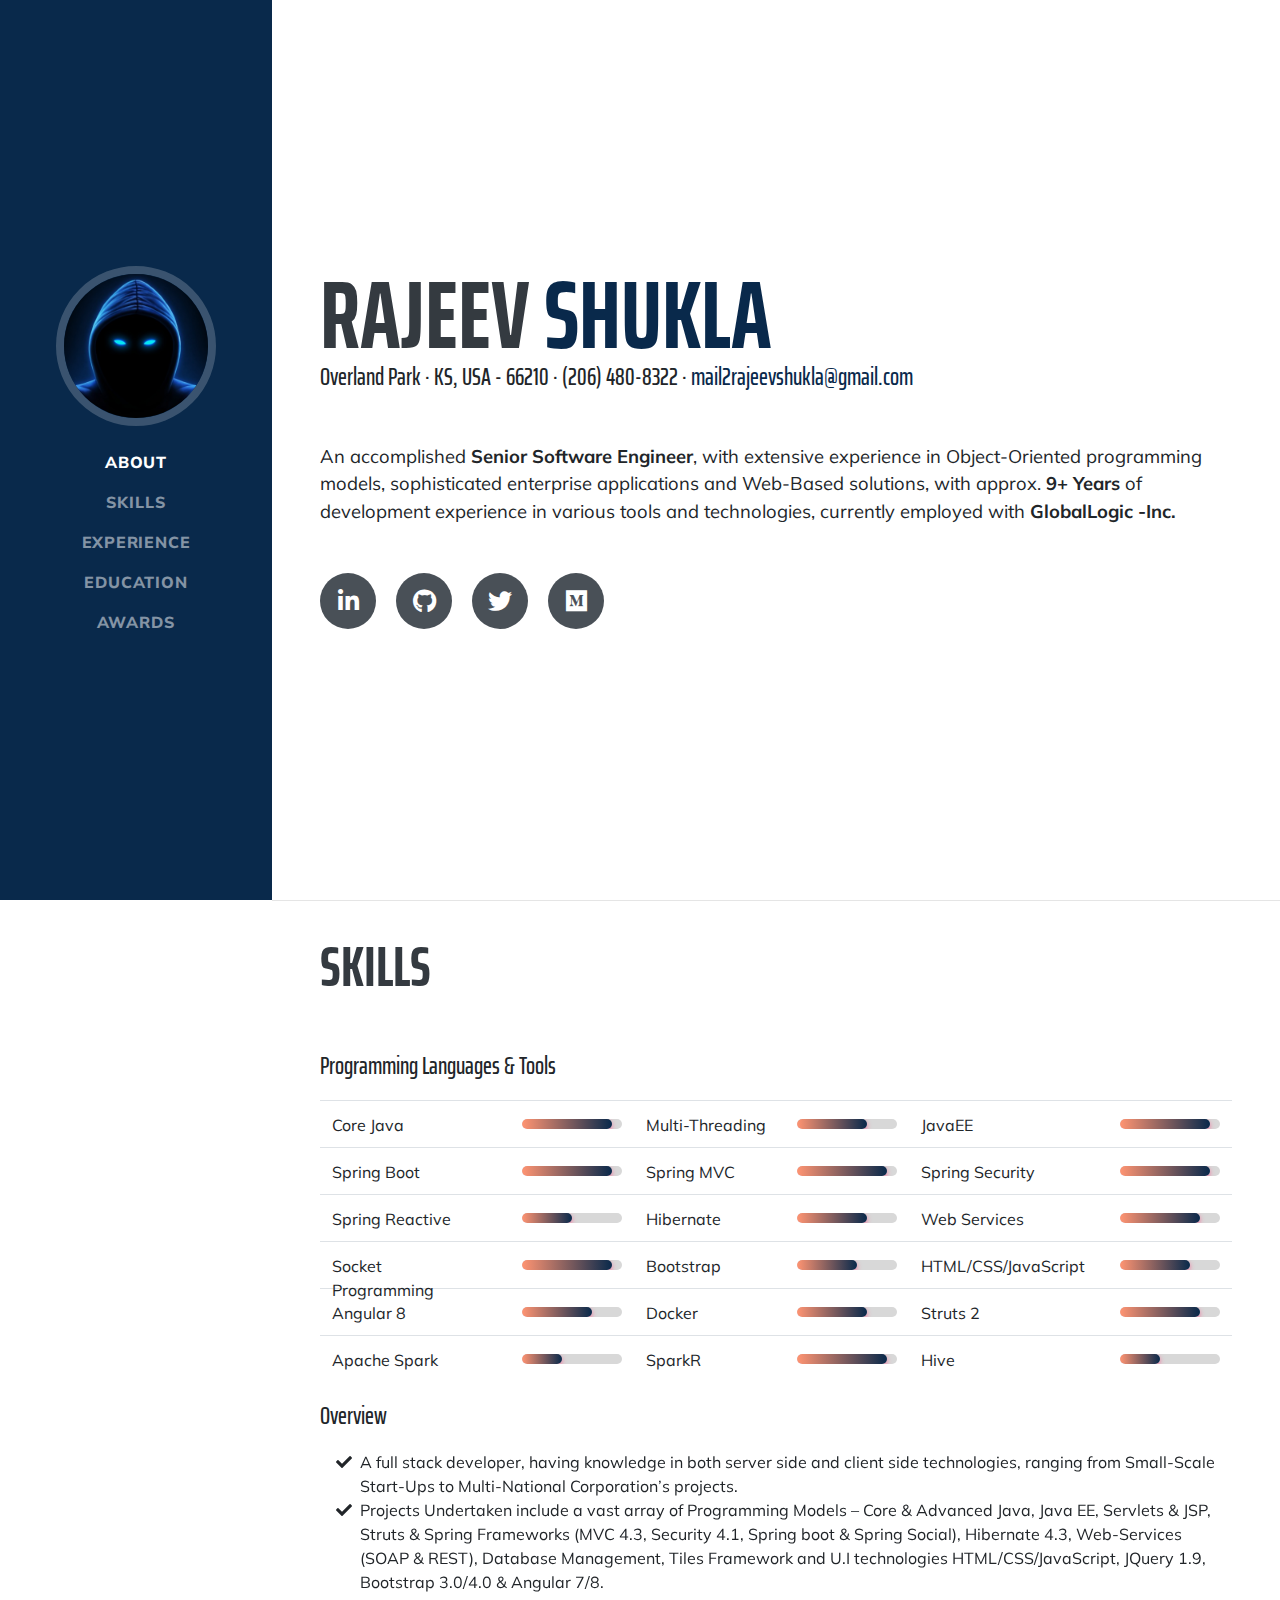
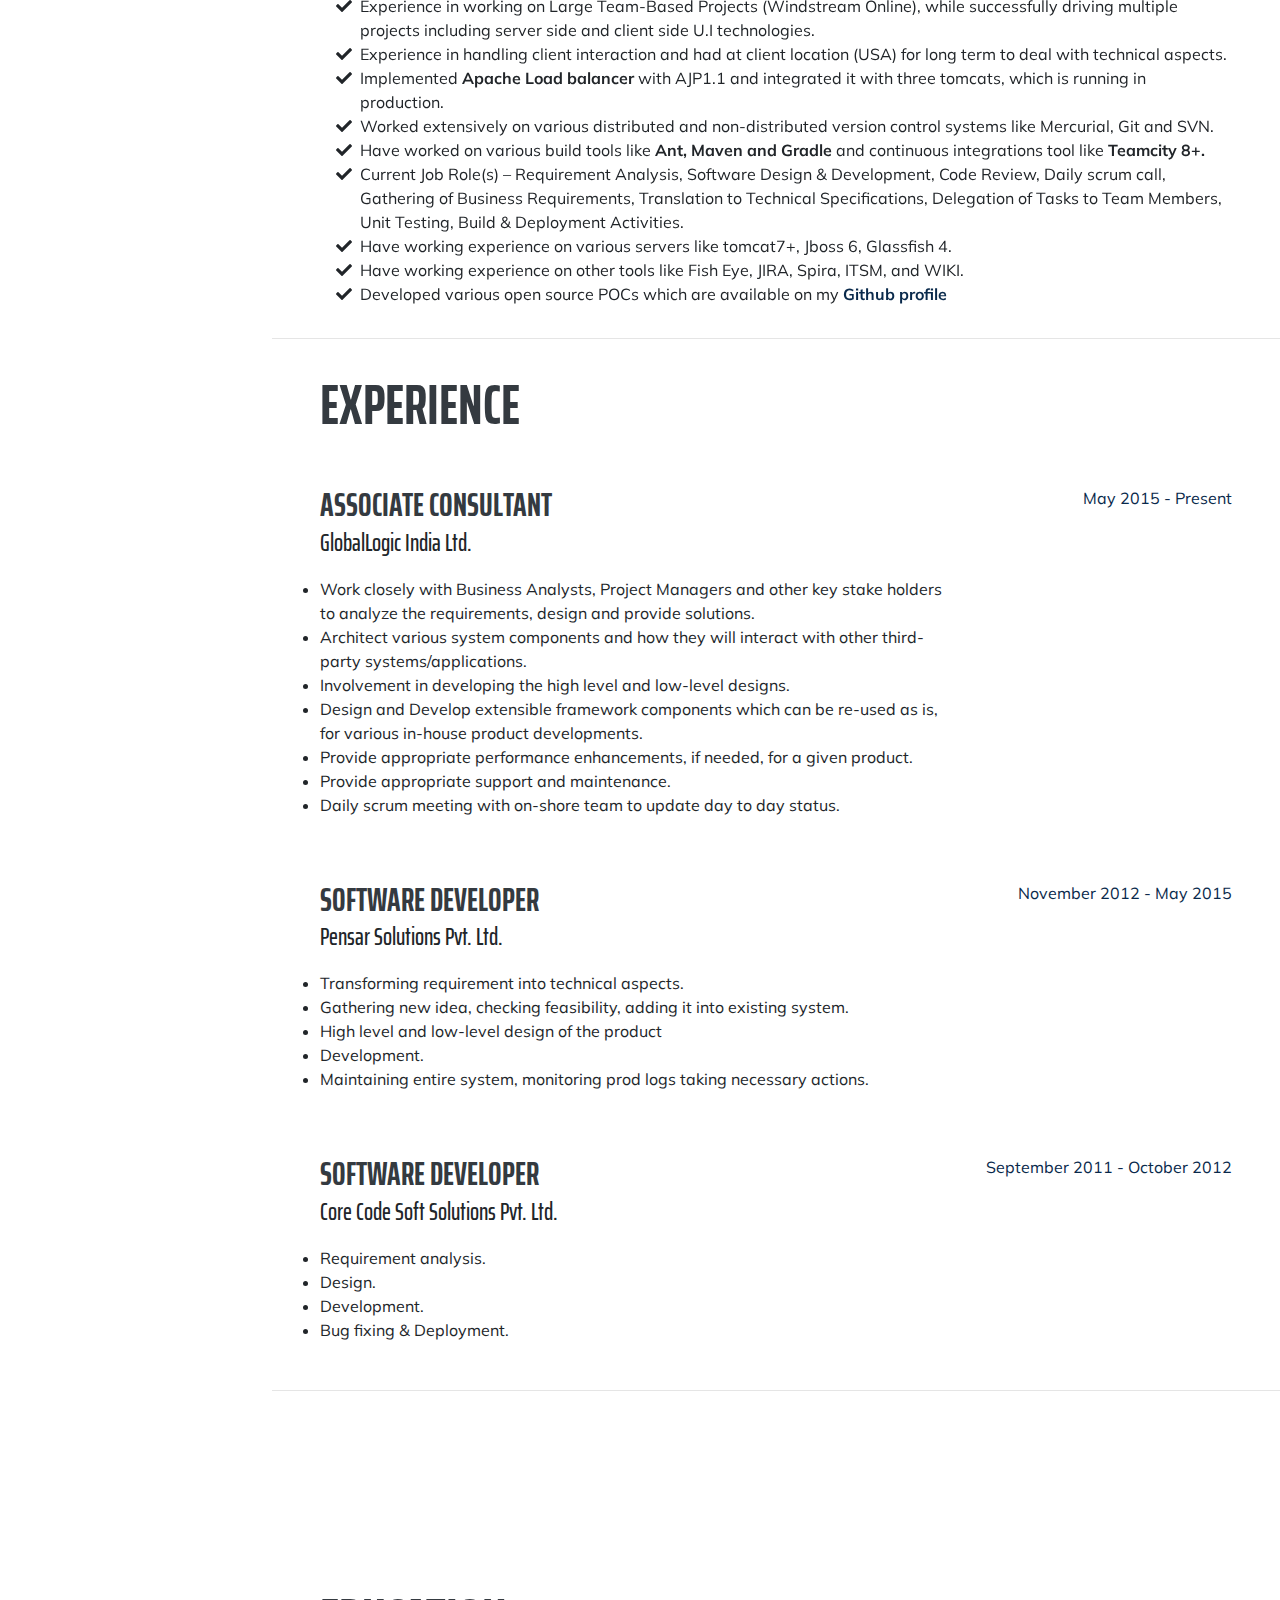
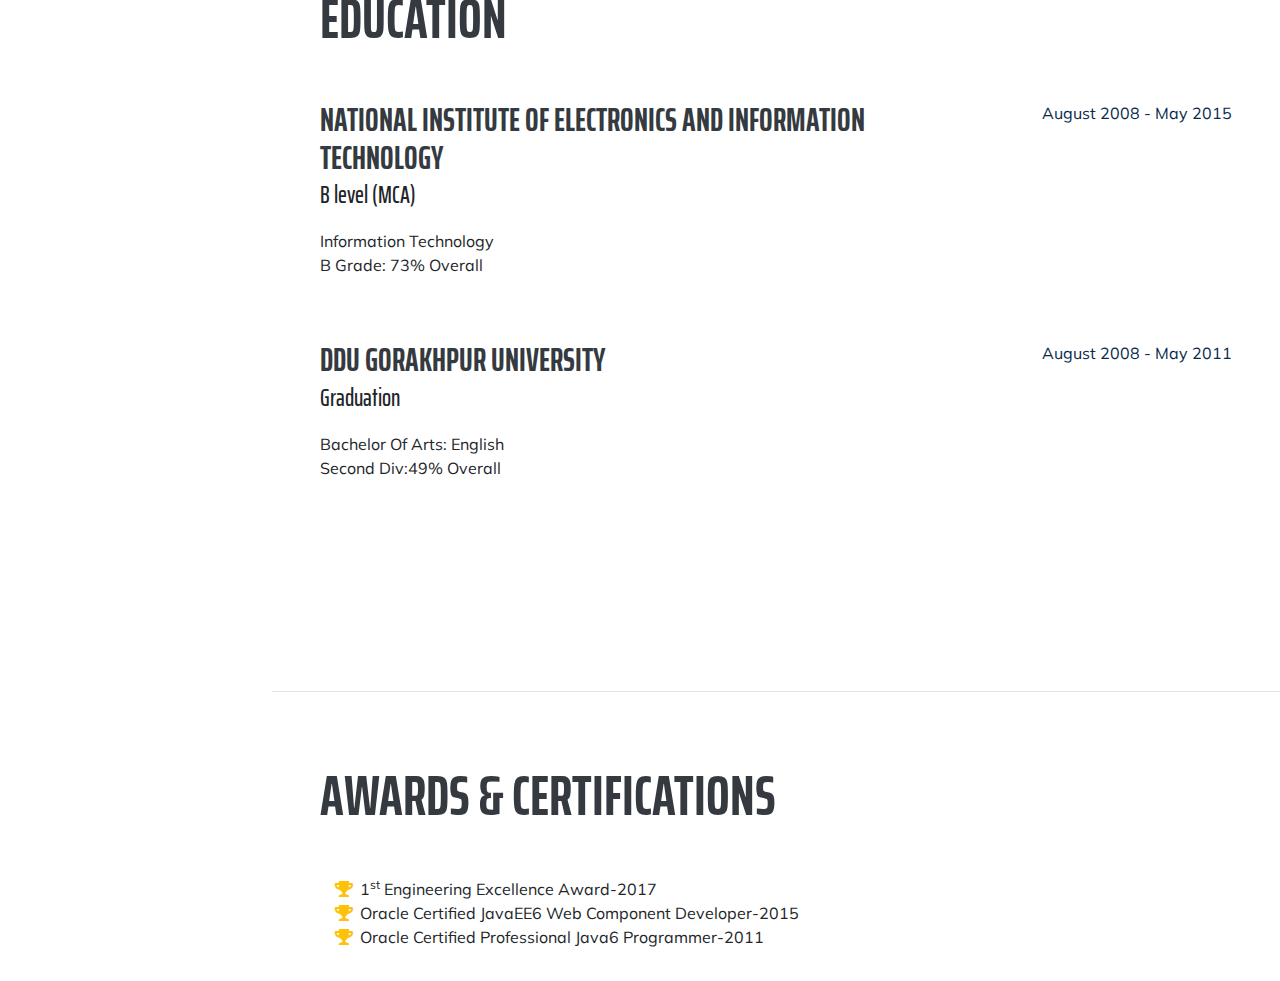
==== index.html @ 76605d13 "Update index.html" ====
<!DOCTYPE html>
<html lang="en">

<head>

  <meta charset="utf-8">
  <meta name="viewport" content="width=device-width, initial-scale=1, shrink-to-fit=no">
  <meta name="description" content="">
  <meta name="author" content="Rajeev Shukla">

  <title>Resume- Rajeev Shukla</title>

  <!-- Bootstrap core CSS -->
  <link href="vendor/bootstrap/css/bootstrap.min.css" rel="stylesheet">

  <!-- Custom fonts for this template -->
  <link href="https://fonts.googleapis.com/css?family=Saira+Extra+Condensed:500,700" rel="stylesheet">
  <link href="https://fonts.googleapis.com/css?family=Muli:400,400i,800,800i" rel="stylesheet">
  <link href="vendor/fontawesome-free/css/all.min.css" rel="stylesheet">


  <!-- Custom styles for this template -->
  <link href="css/resume.css" rel="stylesheet">
  <!-- <link href="css/animations.css" rel="stylesheet"> -->

</head>

<body id="page-top">
  <div class="animatedParent">
    <nav class="navbar navbar-expand-lg navbar-dark bg-primary fixed-top " id="sideNav">
      <a class="navbar-brand js-scroll-trigger" href="#page-top">
        <span class="d-block d-lg-none">Rajeev Shukla</span>
        <span class="d-none d-lg-block">
          <img class="img-fluid img-profile rounded-circle mx-auto mb-2" src="img/Rajeev.jpg" alt="">
        </span>
      </a>
      <button class="navbar-toggler" type="button" data-toggle="collapse" data-target="#navbarSupportedContent"
        aria-controls="navbarSupportedContent" aria-expanded="false" aria-label="Toggle navigation">
        <span class="navbar-toggler-icon"></span>
      </button>
      <div class="collapse navbar-collapse" id="navbarSupportedContent">
        <ul class="navbar-nav">
          <li class="nav-item">
            <a class="nav-link js-scroll-trigger" href="#about">About</a>
          </li>
          <li class="nav-item">
            <a class="nav-link js-scroll-trigger" href="#skills">Skills</a>
          </li>
          <li class="nav-item">
            <a class="nav-link js-scroll-trigger" href="#experience">Experience</a>
          </li>
          <li class="nav-item">
            <a class="nav-link js-scroll-trigger" href="#education">Education</a>
          </li>
          <!-- 
          <li class="nav-item">
            <a class="nav-link js-scroll-trigger" href="#interests">Interests</a>
          </li> -->
          <li class="nav-item">
            <a class="nav-link js-scroll-trigger" href="#awards">Awards</a>
          </li>
        </ul>
      </div>
    </nav>
  </div>


  <!-- To display scroll Progress -->
  <div class="scroll-progress-container">
    <div class="scroll-progress"></div>
  </div>

  <div class="container-fluid p-0">

    <section class="resume-section p-3 p-lg-5 d-flex align-items-center" id="about">
      <div class="animatedParent">
        <div class=" w-100 delay-500 animated fadeIn box">
          <h1 class="mb-0" data-id="1">Rajeev
            <span class="text-primary">Shukla</span>
          </h1>
          <div class="subheading mb-5">Overland Park · KS, USA - 66210 · (206) 480-8322 ·
            <a href="mailto:mail2rajeevshukla@gmail.com">mail2rajeevshukla@gmail.com</a>
          </div>
          <p class="lead mb-5">An accomplished <b class="bold-text"> Senior Software Engineer</b>, with extensive
            experience in Object-Oriented
            programming models, sophisticated enterprise applications and Web-Based solutions, with approx.
            <b class="bold-text">9+ Years</b> of development experience in various tools and technologies, currently
            employed with
            <b class="bold-text">GlobalLogic -Inc.</b></p>
          <div class="social-icons">
            <a href="https://www.linkedin.com/in/mail2rajeevshukla" target="_blank">
              <i class="fab fa-linkedin-in"></i>
            </a>
            <a href="https://github.com/rajeevshukla" target="_blank">
              <i class="fab fa-github"></i>
            </a>
            <a href="https://twitter.com/rajeevshukla_" target="_blank">
              <i class="fab fa-twitter"></i>
            </a>
            <a href="https://medium.com/@mail2rajeevshukla" target="_blank">
              <i class="fab fa-medium"></i>
            </a>
          </div>
        </div>
      </div>

    </section>

    <hr class="m-0">

    <section class="resume-section p-0 p-lg-5 d-flex align-items-center" id="skills">
      <div class="w-100">
        <h2 class="mb-5">Skills</h2>

        <div class="subheading mb-3">Programming Languages &amp; Tools</div>
        <div class="table-responsive animatedParent">
          <table class="table animated bounceInDown">
            <tr>
              <td>
                <div class="float-left" style="width: 49%; height: 20px;">Core Java</div>

                <div class="progress float-right">
                  <div class="progress-done" data-done="90">

                  </div>
                </div>

              </td>
              <td>
                <div class="float-left" style="width: 49%; height: 20px;">Multi-Threading</div>
                <div class="progress float-right">
                  <div class="progress-done" data-done="70">
                  </div>
                </div>
              </td>
              <td>
                <div class="float-left" style="width: 49%; height: 20px;">JavaEE</div>
                <div class="progress float-right">
                  <div class="progress-done" data-done="90">
                  </div>
                </div>
              </td>

            </tr>
            <tr>
              <td>
                <div class="float-left" style="width: 49%; height: 20px;">Spring Boot</div>
                <div class="progress float-right">
                  <div class="progress-done" data-done="90">
                  </div>
                </div>
              </td>
              <td>
                <div class="float-left" style="width: 49%; height: 20px;">Spring MVC</div>
                <div class="progress float-right">
                  <div class="progress-done" data-done="90">
                  </div>
                </div>
              </td>
              <td>
                <div class="float-left" style="width: 49%; height: 20px;">Spring Security</div>
                <div class="progress float-right">
                  <div class="progress-done" data-done="90">
                  </div>
                </div>
              </td>

            </tr>
            <tr>
              <td>
                <div class="float-left" style="width: 49%; height: 20px;">Spring Reactive</div>
                <div class="progress float-right">
                  <div class="progress-done" data-done="50">
                  </div>
                </div>
              </td>
              <td>
                <div class="float-left" style="width: 49%; height: 20px;">Hibernate</div>
                <div class="progress float-right">
                  <div class="progress-done" data-done="70">
                  </div>
                </div>
              </td>
              <td>
                <div class="float-left" style="width: 49%; height: 20px;">Web Services</div>
                <div class="progress float-right">
                  <div class="progress-done" data-done="80">
                  </div>
                </div>
              </td>

            </tr>
            <tr>
              <td>
                <div class="float-left" style="width: 52%; height: 20px;">Socket Programming</div>
                <div class="progress float-right">
                  <div class="progress-done" data-done="90">
                  </div>
                </div>
              </td>
              <td>
                <div class="float-left" style="width: 49%; height: 20px;">Bootstrap</div>
                <div class="progress float-right">
                  <div class="progress-done" data-done="60">
                  </div>
                </div>
              </td>
              <td>
                <div class="float-left" style="width: 49%; height: 20px;">HTML/CSS/JavaScript</div>
                <div class="progress float-right">
                  <div class="progress-done" data-done="70">
                  </div>
                </div>
              </td>

            </tr>
            <tr>
              <td>
                <div class="float-left" style="width: 49%; height: 20px;">Angular 8</div>
                <div class="progress float-right">
                  <div class="progress-done" data-done="70">
                  </div>
                </div>
              </td>
              <td>
                <div class="float-left" style="width: 49%; height: 20px;">Docker</div>
                <div class="progress float-right">
                  <div class="progress-done" data-done="70">
                  </div>
                </div>
              </td>
              <td>
                <div class="float-left" style="width: 49%; height: 20px;">Struts 2</div>
                <div class="progress float-right">
                  <div class="progress-done" data-done="80">
                  </div>
                </div>
              </td>
            </tr>
            <tr>
              <td>
                <div class="float-left" style="width: 49%; height: 20px;">Apache Spark</div>
                <div class="progress float-right">
                  <div class="progress-done" data-done="40">
                  </div>
                </div>
              </td>
              <td>
                <div class="float-left" style="width: 49%; height: 20px;">SparkR</div>
                <div class="progress float-right">
                  <div class="progress-done" data-done="90">
                  </div>
                </div>
              </td>
              <td>
                <div class="float-left" style="width: 49%; height: 20px;">Hive</div>
                <div class="progress float-right">
                  <div class="progress-done" data-done="40">
                  </div>
                </div>
              </td>

            </tr>
          </table>
        </div>
        <!-- <ul class="list-inline dev-icons">
          <li class="list-inline-item">
            <i class="fab fa-html5"></i>

          </li>
          <li class="list-inline-item">
            <i class="fab fa-css3-alt"></i>
          </li>
          <li class="list-inline-item">
            <i class="fab fa-js-square"></i>
          </li>
          <li class="list-inline-item">
            <i class="fab fa-angular"></i>
          </li>
          <li class="list-inline-item">
            <i class="fab fa-react"></i>
          </li>
          <li class="list-inline-item">
            <i class="fab fa-node-js"></i>
          </li>
          <li class="list-inline-item">
            <i class="fab fa-java"></i>
          </li>
          <li class="list-inline-item">
            <i class="fab fa-less"></i>
          </li>
          <li class="list-inline-item">
            <i class="fab fa-wordpress"></i>
          </li>
          <li class="list-inline-item">
            <i class="fab fa-npm"></i>
          </li>
        </ul> -->
        

        <div class="animatedParent">
          <div class="delay-250 animated fadeIn box subheading mb-3">Overview</div>
        </div>

        <div class="animatedParent">
          <ul class="fa-ul mb-0 delay-250 animated fadeIn box">
            <li>
              <i class="fa-li fa fa-check "></i>
              A full stack developer, having knowledge in both server side and client side technologies,
              ranging from Small-Scale Start-Ups to Multi-National Corporation’s projects.</li>
            <li>
              <i class="fa-li fa fa-check"></i>
              Projects Undertaken include a vast array of Programming Models – Core & Advanced Java,
              Java EE, Servlets & JSP, Struts & Spring Frameworks (MVC 4.3, Security 4.1, Spring boot &
              Spring Social), Hibernate 4.3, Web-Services (SOAP & REST), Database Management, Tiles
              Framework and U.I technologies HTML/CSS/JavaScript, JQuery 1.9, Bootstrap 3.0/4.0 & Angular 7/8.</li>
            <li>
              <i class="fa-li fa fa-check"></i>
              Experience in working on Large Team-Based Projects (Windstream Online), while successfully
              driving multiple projects including server side and client side U.I technologies.</li>
            <li>
              <i class="fa-li fa fa-check"></i>
              Experience in handling client interaction and had at client location (USA) for long
              term to deal with technical aspects.</li>

            <li>
              <i class="fa-li fa fa-check"></i>
              Implemented <b class="bold-text">Apache Load balancer</b> with AJP1.1 and integrated it with three
              tomcats,
              which
              is running in production.</li>
            <li>
              <i class="fa-li fa fa-check"></i>
              Worked extensively on various distributed and non-distributed version control systems like
              Mercurial, Git and SVN.</li>
            <li>
              <i class="fa-li fa fa-check"></i>
              Have worked on various build tools like <b class="bold-text">Ant, Maven and Gradle</b> and continuous
              integrations tool like
              <b class="bold-text">Teamcity 8+.</b></li>
            <li>
              <i class="fa-li fa fa-check"></i>
              Current Job Role(s) – Requirement Analysis, Software Design & Development, Code Review,
              Daily scrum call, Gathering of Business Requirements, Translation to Technical Specifications,
              Delegation of Tasks to Team Members, Unit Testing, Build & Deployment Activities.</li>
            <li>
              <i class="fa-li fa fa-check"></i>
              Have working experience on various servers like tomcat7+, Jboss 6, Glassfish 4.</li>
            <li>
              <i class="fa-li fa fa-check"></i>
              Have working experience on other tools like Fish Eye, JIRA, Spira, ITSM, and WIKI. </li>
            <li>
              <i class="fa-li fa fa-check"></i>
              Developed various open source POCs which are available on my <a href="https://github.com/rajeevshukla"
                target="_blank"><b class="bold-text">Github profile</b></a>
            </li>
          </ul>

        </div>
      </div>
    </section>

    <hr class="m-0">

    <section class="resume-section p-3 p-lg-5 d-flex justify-content-center" id="experience">
      <div class="w-100 animatedParent" data-sequence='500'>
        <h2 class="mb-5">Experience</h2>
        <div class="resume-item d-flex flex-column flex-md-row justify-content-between mb-5 animated bounceInRight"
          data-id='2'>
          <div class="resume-content">
            <h3 class="mb-0">Associate Consultant</h3>
            <div class="subheading mb-3">GlobalLogic India Ltd.</div>
            <p>
            <ul>

              <li>Work closely with Business Analysts, Project Managers and other key stake holders to
                analyze the requirements, design and provide solutions.
              </li>
              <li>
                Architect various system components and how they will interact with other third-party
                systems/applications.
              </li>
              <li>
                Involvement in developing the high level and low-level designs.
              </li>
              <li>
                Design and Develop extensible framework components which can be re-used as is, for
                various in-house product developments.
              </li>
              <li>
                Provide appropriate performance enhancements, if needed, for a given product.
              </li>
              <li>
                Provide appropriate support and maintenance.
              </li>
              <li>
                Daily scrum meeting with on-shore team to update day to day status.
              </li>
            </ul>

            </p>
          </div>
          <div class="resume-date text-md-right">
            <span class="text-primary">May 2015 - Present</span>
          </div>
        </div>

        <div class="resume-item d-flex flex-column flex-md-row justify-content-between mb-5 animated bounceInRight"
          data-id='3'>
          <div class="resume-content">
            <h3 class="mb-0">Software Developer</h3>
            <div class="subheading mb-3">Pensar Solutions Pvt. Ltd.</div>
            <p>
            <ul>
              <li>
                Transforming requirement into technical aspects.
              </li>
              <li>
                Gathering new idea, checking feasibility, adding it into existing system.
              </li>
              <li>
                High level and low-level design of the product
              </li>
              <li>
                Development.
              </li>
              <li>
                Maintaining entire system, monitoring prod logs taking necessary actions.
              </li>

            </ul>

            </p>
          </div>
          <div class="resume-date text-md-right">
            <span class="text-primary">November 2012 - May 2015</span>
          </div>
        </div>

        <div class="resume-item d-flex flex-column flex-md-row justify-content-between animated bounceInRight"
          data-id='4'>
          <div class="resume-content">
            <h3 class="mb-0">Software Developer</h3>
            <div class="subheading mb-3">Core Code Soft Solutions Pvt. Ltd.</div>
            <p>
            <ul>
              <li>
                Requirement analysis.
              </li>
              <li>
                Design.
              </li>
              <li>
                Development.
              </li>
              <li>
                Bug fixing & Deployment.
              </li>
            </ul>
            </p>
          </div>
          <div class="resume-date text-md-right">
            <span class="text-primary">September 2011 - October 2012</span>
          </div>
        </div>

      </div>

    </section>

    <hr class="m-0">

    <section class="resume-section p-3 p-lg-5 d-flex align-items-center" id="education">
      <div class="w-100">
        <h2 class="mb-5">Education</h2>
        <div class="animatedParent" data-sequence='500'>
          <div class="resume-item d-flex flex-column flex-md-row justify-content-between mb-5 animated bounceInRight"
            data-id="1">
            <div class="resume-content">
              <h3 class="mb-0">National Institute of Electronics and Information Technology</h3>
              <div class="subheading mb-3">B level (MCA)</div>
              <div>Information Technology</div>
              <p>B Grade: 73% Overall</p>
            </div>
            <div class="resume-date text-md-right">
              <span class="text-primary">August 2008 - May 2015</span>
            </div>
          </div>

          <div class="resume-item d-flex flex-column flex-md-row justify-content-between animated bounceInRight"
            data-id="2">
            <div class="resume-content">
              <h3 class="mb-0">DDU Gorakhpur University</h3>
              <div class="subheading mb-3">Graduation</div>
              <div>Bachelor Of Arts: English</div>
              <p>Second Div:49% Overall</p>
            </div>
            <div class="resume-date text-md-right">
              <span class="text-primary">August 2008 - May 2011</span>
            </div>
          </div>

        </div>
      </div>
    </section>

    <!-- 

    <hr class="m-0">

    <section class="resume-section p-3 p-lg-5 d-flex align-items-center" id="interests">
      <div class="w-100">
        <h2 class="mb-5">Interests</h2>
        <p>Coming soon...</p>
        <p class="mb-0">MOre info</p>
      </div>
    </section> -->

    <hr class="m-0">

    
    <section class="resume-section p-3 p-lg-5 d-flex align-items-center" style="min-height: auto; padding-top: 70px !important;" id="awards">
   
      <div class="w-100">
        <h2 class="mb-5">Awards &amp; Certifications</h2>
        <div class="animatedParent">
        <ul class="fa-ul mb-0 animated bounceInRight">
          <li>
            <i class="fa-li fa fa-trophy text-warning"></i>
            1<sup>st</sup>
            Engineering Excellence Award-2017</li>
          <li>
            <i class="fa-li fa fa-trophy text-warning"></i>
            Oracle Certified JavaEE6 Web Component Developer-2015 </li>
          <li>
            <i class="fa-li fa fa-trophy text-warning"></i>
            Oracle Certified Professional Java6 Programmer-2011</li>
        </ul>
      </div>
      </div>
    
    </section>

  </div>



  <!-- Bootstrap core JavaScript -->
  <script src="vendor/jquery/jquery.min.js"></script>
  <script src="vendor/bootstrap/js/bootstrap.bundle.min.js"></script>

  <!-- Plugin JavaScript -->
  <script src="vendor/jquery-easing/jquery.easing.min.js"></script>

 <!-- <script src="js/css3-animate-it.js"></script>  -->

  <!-- Custom scripts for this template -->
  <script src="js/resume.js"></script>

</body>

</html>
---- css/resume.css ----
/*!
 * Start Bootstrap - Resume v5.0.8 (https://startbootstrap.com/template-overviews/resume)
 * Copyright 2013-2019 Start Bootstrap
 * Licensed under MIT (https://github.com/BlackrockDigital/startbootstrap-resume/blob/master/LICENSE)
 */

body {
  font-family: 'Muli', -apple-system, BlinkMacSystemFont, 'Segoe UI', Roboto, 'Helvetica Neue', Arial, sans-serif, 'Apple Color Emoji', 'Segoe UI Emoji', 'Segoe UI Symbol', 'Noto Color Emoji';
  padding-top: 54px;

  animation: fadeInAnimation ease 5s ;
  animation-iteration-count: 1;
  animation-fill-mode: forwards; 
  overflow-x: hidden;
}

@media (min-width: 992px) {
  body {
    padding-top: 0;
    padding-left: 17rem;
  }
}

h1,
h2,
h3,
h4,
h5,
h6 {
  font-family: 'Saira Extra Condensed', -apple-system, BlinkMacSystemFont, 'Segoe UI', Roboto, 'Helvetica Neue', Arial, sans-serif, 'Apple Color Emoji', 'Segoe UI Emoji', 'Segoe UI Symbol', 'Noto Color Emoji';
  font-weight: 700;
  text-transform: uppercase;
  color: #343a40;
}

h1 {
  font-size: 6rem;
  line-height: 5.5rem;
}

h2 {
  font-size: 3.5rem;
}

h3 {
  font-size: 2rem;
}

p.lead {
  font-size: 1.15rem;
  font-weight: 400;
}

.subheading {
  font-weight: 500;
  font-family: 'Saira Extra Condensed', -apple-system, BlinkMacSystemFont, 'Segoe UI', Roboto, 'Helvetica Neue', Arial, sans-serif, 'Apple Color Emoji', 'Segoe UI Emoji', 'Segoe UI Symbol', 'Noto Color Emoji';
  font-size: 1.5rem;
}

.social-icons a {
  display: inline-block;
  height: 3.5rem;
  width: 3.5rem;
  background-color: #495057;
  color: #fff !important;
  border-radius: 100%;
  text-align: center;
  font-size: 1.5rem;
  line-height: 3.5rem;
  margin-right: 1rem;
}

.social-icons a:last-child {
  margin-right: 0;
}

.social-icons a:hover {
  background-color: #09294b;
}

.dev-icons {
  font-size: 3rem;
}

.dev-icons .list-inline-item i:hover {
  color: #09294b;
}

#sideNav .navbar-nav .nav-item .nav-link {
  font-weight: 800;
  letter-spacing: 0.05rem;
  text-transform: uppercase;
}

#sideNav .navbar-toggler:focus {
  outline-color: #09294b;
}

@media (min-width: 992px) {
  #sideNav {
    text-align: center;
    position: fixed;
    top: 0;
    left: 0;
    display: flex;
    flex-direction: column;
    width: 17rem;
    height: 100vh;
  }
  #sideNav .navbar-brand {
    display: flex;
    margin: auto auto 0;
    padding: 0.5rem;
  }
  #sideNav .navbar-brand .img-profile {
    max-width: 10rem;
    max-height: 10rem;
    border: 0.5rem solid rgba(255, 255, 255, 0.2);
  }
  #sideNav .navbar-collapse {
    display: flex;
    align-items: flex-start;
    flex-grow: 0;
    width: 100%;
    margin-bottom: auto;
  }
  #sideNav .navbar-collapse .navbar-nav {
    flex-direction: column;
    width: 100%;
  }
  #sideNav .navbar-collapse .navbar-nav .nav-item {
    display: block;
  }
  #sideNav .navbar-collapse .navbar-nav .nav-item .nav-link {
    display: block;
  }
}

section.resume-section {
  padding-top: 2rem !important;
  padding-bottom: 2rem !important;
  max-width: 75rem;
}

section.resume-section .resume-item .resume-date {
  min-width: none;
}

@media (min-width: 768px) {
  section.resume-section {
    min-height: 100vh;
  }
  section.resume-section .resume-item .resume-date {
    min-width: 18rem;
  }
}

@media (min-width: 992px) {
  section.resume-section {
    padding-top: 2rem !important;
    padding-bottom: 2rem !important;
  }
}

.bg-primary {
  background-color: #09294b !important;
}

.text-primary {
  color: #09294b !important;
}

a {
  color: #09294b;
}

a:hover, a:focus, a:active {
  color: #09294b;
}


* {
	box-sizing: border-box;
}

.progress {
	background-color: #d8d8d8;
	border-radius: 20px;
	position: relative;
	margin: 6px 0;
	height: 10px;
	width: 100px;
}

.progress-done {
	background: linear-gradient(to left, #09294b, #FF9472);
	box-shadow: 0 3px 3px -5px #09294b, 0 2px 5px #F2709C;
	border-radius: 30px;
	color: #d5d5d5;
	display: flex;
	align-items: center;
	justify-content: center;
	height: 100%;
	width: 0;
	opacity: 0;
  transition: 1s ease 0.3s;
  animation-duration: 2s;
  animation-timing-function: ease-in-out;
  animation-fill-mode: forwards;
  animation-delay: 3s;
}





.scroll-progress-container {
  width: 100%;
  height: 5px;
  background-color: white;
  position: fixed;
}



.scroll-progress {
  width: 0px;
  height: 5px;
  background-color:#09294b;
}


* {
  margin: 0;
  padding: 0;
  border: 0;
  outline: 0;
  font-size: 100%;
  vertical-align: baseline;
  background: transparent;
}



@keyframes fadeInAnimation { 
  0% { 
      opacity: 0; 
  } 
  100% { 
      opacity: 1; 
   } 
}
---- css/animations.css ----
/*animations*/

/******************
* Bounce in right *
*******************/


.animated { 
    -webkit-animation-duration: 1s; 
    animation-duration: 1s; 
    -webkit-animation-fill-mode: both; 
    animation-fill-mode: both; 
} 
.slow{
     -webkit-animation-duration: 1.5s; 
    animation-duration: 1.5s; 
    -webkit-animation-fill-mode: both; 
    animation-fill-mode: both; 
}
.slower{
     -webkit-animation-duration: 2s; 
    animation-duration: 2s; 
    -webkit-animation-fill-mode: both; 
    animation-fill-mode: both; 
}
.slowest{
     -webkit-animation-duration: 3s; 
    animation-duration: 3s; 
    -webkit-animation-fill-mode: both; 
    animation-fill-mode: both; 
}

/* Added by Andy Meetan */
.delay-250 {
    -webkit-animation-delay:0.25s;
    -moz-animation-delay:0.25s;
    -o-animation-delay:0.25s;
    animation-delay:0.25s;
}
.delay-500 {
    -webkit-animation-delay:0.5s;
    -moz-animation-delay:0.5s;
    -o-animation-delay:0.5s;
    animation-delay:0.5s;
}
.delay-750 {
    -webkit-animation-delay:0.75s;
    -moz-animation-delay:0.75s;
    -o-animation-delay:0.75s;
    animation-delay:0.75s;
}
.delay-1000 {
    -webkit-animation-delay:1.0s;
    -moz-animation-delay:1.0s;
    -o-animation-delay:1.0s;
    animation-delay:1.0s;
}
.delay-1250 {
    -webkit-animation-delay:1.25s;
    -moz-animation-delay:1.25s;
    -o-animation-delay:1.25s;
    animation-delay:1.25s;
}
.delay-1500 {
    -webkit-animation-delay:1.5s;
    -moz-animation-delay:1.5s;
    -o-animation-delay:1.5s;
    animation-delay:1.5s;
}
.delay-1750 {
    -webkit-animation-delay:1.75s;
    -moz-animation-delay:1.75s;
    -o-animation-delay:1.75s;
    animation-delay:1.75s;
}
.delay-2000 {
    -webkit-animation-delay:2.0s;
    -moz-animation-delay:2.0s;
    -o-animation-delay:2.0s;
    animation-delay:2.0s;
}
.delay-2500 {
    -webkit-animation-delay:2.5s;
    -moz-animation-delay:2.5s;
    -o-animation-delay:2.5s;
    animation-delay:2.5s;
}
.delay-2000 {
    -webkit-animation-delay:2.0s;
    -moz-animation-delay:2.0s;
    -o-animation-delay:2.0s;
    animation-delay:2.0s;
}
.delay-2500 {
    -webkit-animation-delay:2.5s;
    -moz-animation-delay:2.5s;
    -o-animation-delay:2.5s;
    animation-delay:2.5s;
}
.delay-3000 {
    -webkit-animation-delay:3.0s;
    -moz-animation-delay:3.0s;
    -o-animation-delay:3.0s;
    animation-delay:3.0s;
}
.delay-3500 {
    -webkit-animation-delay:3.5s;
    -moz-animation-delay:3.5s;
    -o-animation-delay:3.5s;
    animation-delay:3.5s;
}

.bounceInRight, .bounceInLeft, .bounceInUp, .bounceInDown{
    opacity:0;
    -webkit-transform: translateX(400px); 
    transform: translateX(400px); 
}
.fadeInRight, .fadeInLeft, .fadeInUp, .fadeInDown{
    opacity:0;
    -webkit-transform: translateX(400px); 
    transform: translateX(400px); 
}

.flipInX, .flipInY, .rotateIn, .rotateInUpLeft, .rotateInUpRight, .rotateInDownLeft, .rotateDownUpRight, .rollIn{
    opacity:0;
}

.lightSpeedInRight, .lightSpeedInLeft{
    opacity:0;
    -webkit-transform: translateX(400px); 
    transform: translateX(400px); 
}

/***********
* bounceIn *
************/
@-webkit-keyframes bounceIn { 
    0% { 
        opacity: 0; 
        -webkit-transform: scale(.3); 
    } 

    50% { 
        opacity: 1; 
        -webkit-transform: scale(1.05); 
    } 

    70% { 
        -webkit-transform: scale(.9); 
    } 

    100% { 
         -webkit-transform: scale(1); 
    } 
} 

@keyframes bounceIn { 
    0% { 
        opacity: 0; 
        transform: scale(.3); 
    } 

    50% { 
        opacity: 1; 
        transform: scale(1.05); 
    } 

    70% { 
        transform: scale(.9); 
    } 

    100% { 
        transform: scale(1); 
    } 
} 

.bounceIn.go { 
    -webkit-animation-name: bounceIn; 
    animation-name: bounceIn; 
}

/****************
* bounceInRight *
****************/

@-webkit-keyframes bounceInRight { 
    0% { 
        opacity: 0; 
        
        -webkit-transform: translateX(400px); 
    } 
    60% { 
        
        -webkit-transform: translateX(-30px); 
    } 
    80% { 
        -webkit-transform: translateX(10px); 
    } 
    100% {
    opacity: 1;
     
        -webkit-transform: translateX(0); 
    } 
} 

@keyframes bounceInRight { 
    0% { 
        opacity: 0; 
        
        transform: translateX(400px); 
    } 
    60% { 
        
        transform: translateX(-30px); 
    } 
    80% { 
        transform: translateX(10px); 
    } 
    100% {
    opacity: 1;
     
        transform: translateX(0); 
    } 
} 


.bounceInRight.go { 
    -webkit-animation-name: bounceInRight; 
    animation-name: bounceInRight; 
}

/******************
* Bounce in left *
*******************/

@-webkit-keyframes bounceInLeft { 
    0% { 
        opacity: 0; 
        
        -webkit-transform: translateX(-400px); 
    } 
    60% { 
       
        -webkit-transform: translateX(30px); 
    } 
    80% { 
        -webkit-transform: translateX(-10px); 
    } 
    100% {
        opacity: 1;
         
        -webkit-transform: translateX(0); 
    } 
} 

@keyframes bounceInLeft { 
    0% { 
        opacity: 0; 
        
        transform: translateX(-400px); 
    } 
    60% { 
       
        transform: translateX(30px); 
    } 
    80% { 
        transform: translateX(-10px); 
    } 
    100% {
        opacity: 1;
         
        transform: translateX(0); 
    } 
} 

.bounceInLeft.go { 
    -webkit-animation-name: bounceInLeft; 
    animation-name: bounceInLeft; 
}

/******************
* Bounce in up *
*******************/

@-webkit-keyframes bounceInUp { 
    0% { 
        opacity: 0; 
        
        -webkit-transform: translateY(400px); 
    } 
    60% { 
       
        -webkit-transform: translateY(-30px); 
    } 
    80% { 
        -webkit-transform: translateY(10px); 
    } 
    100% {
        opacity: 1;
         
        -webkit-transform: translateY(0); 
    } 
} 

@keyframes bounceInUp { 
    0% { 
        opacity: 0; 
        
        transform: translateY(400px); 
    } 
    60% { 
       
        transform: translateY(-30px); 
    } 
    80% { 
        transform: translateY(10px); 
    } 
    100% {
        opacity: 1;
         
        transform: translateY(0); 
    } 
} 

.bounceInUp.go { 
    -webkit-animation-name: bounceInUp; 
    animation-name: bounceInUp; 
}


/******************
* Bounce in down *
*******************/

@-webkit-keyframes bounceInDown { 
    0% { 
        opacity: 0; 
        
        -webkit-transform: translateY(-400px); 
    } 
    60% { 
       
        -webkit-transform: translateY(30px); 
    } 
    80% { 
        -webkit-transform: translateY(-10px); 
    } 
    100% {
        opacity: 1;
         
        -webkit-transform: translateY(0); 
    } 
} 

@keyframes bounceInDown { 
    0% { 
        opacity: 0; 
        
        transform: translateY(-400px); 
    } 
    60% { 
       
        transform: translateY(30px); 
    } 
    80% { 
        transform: translateY(-10px); 
    } 
    100% {
        opacity: 1;
         
        transform: translateY(0); 
    } 
} 

.bounceInDown.go { 
    -webkit-animation-name: bounceInDown; 
    animation-name: bounceInDown; 
}


/**********
* Fade In *
**********/ 
@-webkit-keyframes fadeIn { 
    0% {opacity: 0;} 
    100% {opacity: 1;
        display:block;} 
} 
@keyframes fadeIn { 
    0% {opacity: 0;} 
    100% {opacity: 1;
        display:block;} 
}
.fadeIn{
    opacity:0;
}
.fadeIn.go { 
    -webkit-animation-name: fadeIn; 
    animation-name: fadeIn; 
}

/**********
* Grow in *
***********/

@-webkit-keyframes growIn { 
    0% { 
        -webkit-transform: scale(0.2); 
        opacity:0;
    } 
    50% { 
        -webkit-transform: scale(1.2); 
        
    } 
    100% { 
        -webkit-transform: scale(1); 
        opacity:1;
    } 
} 
@keyframes growIn { 
    0% { 
        transform: scale(0.2); 
        opacity:0;
    } 
    50% { 
        transform: scale(1.2); 
        
    } 
    100% { 
        transform: scale(1); 
        opacity:1;
    } 
} 
.growIn { 

    -webkit-transform: scale(0.2);
    transform: scale(0.2);
    opacity:0;
}
.growIn.go{
    -webkit-animation-name: growIn; 
    animation-name: growIn; 
}

/********
* Shake *
********/
@-webkit-keyframes shake { 
    0%, 100% {-webkit-transform: translateX(0);} 
    10%, 30%, 50%, 70%, 90% {-webkit-transform: translateX(-10px);} 
    20%, 40%, 60%, 80% {-webkit-transform: translateX(10px);} 
} 
@keyframes shake { 
    0%, 100% {transform: translateX(0);} 
    10%, 30%, 50%, 70%, 90% {transform: translateX(-10px);} 
    20%, 40%, 60%, 80% {transform: translateX(10px);} 
} 
.shake.go { 
    -webkit-animation-name: shake; 
    animation-name: shake; 
}

/********
* ShakeUp *
********/
@-webkit-keyframes shakeUp { 
    0%, 100% {-webkit-transform: translateY(0);} 
    10%, 30%, 50%, 70%, 90% {-webkit-transform: translateY(-10px);} 
    20%, 40%, 60%, 80% {-webkit-transform: translateY(10px);} 
} 
@keyframes shakeUp { 
    0%, 100% {transform: translateY(0);} 
    10%, 30%, 50%, 70%, 90% {transform: translateY(-10px);} 
    20%, 40%, 60%, 80% {transform: translateY(10px);} 
} 
.shakeUp.go { 
    -webkit-animation-name: shakeUp; 
    animation-name: shakeUp; 
}

/*************
* FadeInLeft *
*************/

@-webkit-keyframes fadeInLeft { 
    0% { 
        opacity: 0; 
        -webkit-transform: translateX(-400px); 
    } 
    50%{
       opacity: 0.3; 
    }
    100% { 
        opacity: 1; 
        -webkit-transform: translateX(0); 
    } 
} 
@keyframes fadeInLeft { 
    0% { 
        opacity: 0; 
        transform: translateX(-400px); 
    } 
    50%{
       opacity: 0.3; 
    }
    100% { 
        opacity: 1; 
        transform: translateX(0); 
    } 
} 
.fadeInLeft{ 
    opacity: 0; 
    -webkit-transform: translateX(-400px); 
    transform: translateX(-400px);
}
.fadeInLeft.go { 
    -webkit-animation-name: fadeInLeft; 
    animation-name: fadeInLeft; 
}


/*************
* FadeInRight *
*************/

@-webkit-keyframes fadeInRight { 
    0% { 
        opacity: 0; 
        -webkit-transform: translateX(400px); 
    } 
    50%{
       opacity: 0.3; 
    }
    100% { 
        opacity: 1; 
        -webkit-transform: translateX(0); 
    } 
} 
@keyframes fadeInRight { 
    0% { 
        opacity: 0; 
        transform: translateX(400px); 
    } 
    50%{
       opacity: 0.3; 
    }
    100% { 
        opacity: 1; 
        transform: translateX(0); 
    } 
} 
.fadeInRight{ 
    opacity: 0; 
    -webkit-transform: translateX(400px); 
    transform: translateX(400px);
}
.fadeInRight.go { 
    -webkit-animation-name: fadeInRight; 
    animation-name: fadeInRight; 
}

/*************
* FadeInUp *
*************/

@-webkit-keyframes fadeInUp { 
    0% { 
        opacity: 0; 
        -webkit-transform: translateY(400px); 
    } 
    50%{
       opacity: 0.3; 
    }
    100% { 
        opacity: 1; 
        -webkit-transform: translateY(0); 
    } 
} 
@keyframes fadeInUp { 
    0% { 
        opacity: 0; 
        transform: translateY(400px); 
    } 
    50%{
       opacity: 0.3; 
    }
    100% { 
        opacity: 1; 
        transform: translateY(0); 
    } 
} 
.fadeInUp{ 
    opacity: 0; 
    -webkit-transform: translateY(400px); 
    transform: translateY(400px);
}
.fadeInUp.go { 
    -webkit-animation-name: fadeInUp; 
    animation-name: fadeInUp; 
}

/*************
* FadeInDown *
*************/

@-webkit-keyframes fadeInDown { 
    0% { 
        opacity: 0; 
        -webkit-transform: translateY(-400px); 
    } 
    50%{
       opacity: 0.3; 
    }
    100% { 
        opacity: 1; 
        -webkit-transform: translateY(0); 
    } 
} 
@keyframes fadeInDown { 
    0% { 
        opacity: 0; 
        transform: translateY(-400px); 
    } 
    50%{
       opacity: 0.3; 
    }
    100% { 
        opacity: 1; 
        transform: translateY(0); 
    } 
} 
.fadeInDown{ 
    opacity: 0; 
    -webkit-transform: translateY(-400px); 
    transform: translateY(-400px);
}
.fadeInDown.go { 
    -webkit-animation-name: fadeInDown; 
    animation-name: fadeInDown; 
}

/*****************
* rotateIn *
*****************/
@-webkit-keyframes rotateIn { 
    0% { 
        -webkit-transform-origin: center center; 
        -webkit-transform: rotate(-200deg); 
        opacity: 0; 
    } 
    100% { 
        -webkit-transform-origin: center center; 
        -webkit-transform: rotate(0); 
        opacity: 1; 
    } 
} 
@keyframes rotateIn { 
    0% { 
        transform-origin: center center; 
        transform: rotate(-200deg); 
        opacity: 0; 
    } 
    100% { 
        transform-origin: center center; 
        transform: rotate(0); 
        opacity: 1; 
    } 
} 
.rotateIn.go { 
    -webkit-animation-name: rotateIn; 
    animation-name: rotateIn; 
}

/*****************
* rotateInUpLeft *
*****************/

@-webkit-keyframes rotateInUpLeft { 
    0% { 
        -webkit-transform-origin: left bottom; 
        -webkit-transform: rotate(90deg); 
        opacity: 0; 
    } 
    100% { 
        -webkit-transform-origin: left bottom; 
        -webkit-transform: rotate(0); 
        opacity: 1; 
    } 
} 
@keyframes rotateInUpLeft { 
    0% { 
        transform-origin: left bottom; 
        transform: rotate(90deg); 
        opacity: 0; 
    } 
    100% { 
        transform-origin: left bottom; 
        transform: rotate(0); 
        opacity: 1; 
    } 
} 
.rotateInUpLeft.go { 
    -webkit-animation-name: rotateInUpLeft; 
    animation-name: rotateInUpLeft; 
}

/*******************
* rotateInDownLeft *
*******************/
@-webkit-keyframes rotateInDownLeft { 
    0% { 
        -webkit-transform-origin: left bottom; 
        -webkit-transform: rotate(-90deg); 
        opacity: 0; 
    } 
    100% { 
        -webkit-transform-origin: left bottom; 
        -webkit-transform: rotate(0); 
        opacity: 1; 
    } 
} 
@keyframes rotateInDownLeft { 
    0% { 
        transform-origin: left bottom; 
        transform: rotate(-90deg); 
        opacity: 0; 
    } 
    100% { 
        transform-origin: left bottom; 
        transform: rotate(0); 
        opacity: 1; 
    } 
} 
.rotateInDownLeft.go { 
    -webkit-animation-name: rotateInDownLeft; 
    animation-name: rotateInDownLeft; 
}

/******************
* rotateInUpRight *
*******************/

@-webkit-keyframes rotateInUpRight { 
    0% { 
        -webkit-transform-origin: right bottom; 
        -webkit-transform: rotate(-90deg); 
        opacity: 0; 
    } 
    100% { 
        -webkit-transform-origin: right bottom; 
        -webkit-transform: rotate(0); 
        opacity: 1; 
    } 
} 
@keyframes rotateInUpRight { 
    0% { 
        transform-origin: right bottom; 
        transform: rotate(-90deg); 
        opacity: 0; 
    } 
    100% { 
        transform-origin: right bottom; 
        transform: rotate(0); 
        opacity: 1; 
    } 
} 
.rotateInUpRight.go { 
    -webkit-animation-name: rotateInUpRight; 
    animation-name: rotateInUpRight; 
}

/********************
* rotateInDownRight *
********************/

@-webkit-keyframes rotateInDownRight { 
    0% { 
        -webkit-transform-origin: right bottom; 
        -webkit-transform: rotate(90deg); 
        opacity: 0; 
    } 
    100% { 
        -webkit-transform-origin: right bottom; 
        -webkit-transform: rotate(0); 
        opacity: 1; 
    } 
} 
@keyframes rotateInDownRight { 
    0% { 
        transform-origin: right bottom; 
        transform: rotate(90deg); 
        opacity: 0; 
    } 
    100% { 
        transform-origin: right bottom; 
        transform: rotate(0); 
        opacity: 1; 
    } 
} 
.rotateInDownRight.go { 
    -webkit-animation-name: rotateInDownRight; 
    animation-name: rotateInDownRight; 
}

/*********
* rollIn *
**********/

@-webkit-keyframes rollIn { 
    0% { opacity: 0; -webkit-transform: translateX(-100%) rotate(-120deg); } 
    100% { opacity: 1; -webkit-transform: translateX(0px) rotate(0deg); } 
} 
@keyframes rollIn { 
    0% { opacity: 0; transform: translateX(-100%) rotate(-120deg); } 
    100% { opacity: 1; transform: translateX(0px) rotate(0deg); } 
} 
.rollIn.go { 
    -webkit-animation-name: rollIn; 
    animation-name: rollIn; 
}

/*********
* wiggle *
**********/

@-webkit-keyframes wiggle { 
    0% { -webkit-transform: skewX(9deg); } 
    10% { -webkit-transform: skewX(-8deg); } 
    20% { -webkit-transform: skewX(7deg); } 
    30% { -webkit-transform: skewX(-6deg); } 
    40% { -webkit-transform: skewX(5deg); } 
    50% { -webkit-transform: skewX(-4deg); } 
    60% { -webkit-transform: skewX(3deg); } 
    70% { -webkit-transform: skewX(-2deg); } 
    80% { -webkit-transform: skewX(1deg); } 
    90% { -webkit-transform: skewX(0deg); } 
    100% { -webkit-transform: skewX(0deg); } 
} 
@keyframes wiggle { 
    0% { transform: skewX(9deg); } 
    10% { transform: skewX(-8deg); } 
    20% { transform: skewX(7deg); } 
    30% { transform: skewX(-6deg); } 
    40% { transform: skewX(5deg); } 
    50% { transform: skewX(-4deg); } 
    60% { transform: skewX(3deg); } 
    70% { transform: skewX(-2deg); } 
    80% { transform: skewX(1deg); } 
    90% { transform: skewX(0deg); } 
    100% { transform: skewX(0deg); } 
} 
.wiggle.go { 
    -webkit-animation-name: wiggle; 
    animation-name: wiggle; 
    -webkit-animation-timing-function: ease-in; 
    animation-timing-function: ease-in; 
} 

/********
* swing *
*********/

@-webkit-keyframes swing { 
    20%, 40%, 60%, 80%, 100% { -webkit-transform-origin: top center; } 
    20% { -webkit-transform: rotate(15deg); } 
    40% { -webkit-transform: rotate(-10deg); } 
    60% { -webkit-transform: rotate(5deg); } 
    80% { -webkit-transform: rotate(-5deg); } 
    100% { -webkit-transform: rotate(0deg); } 
} 
@keyframes swing { 
    20% { transform: rotate(15deg); } 
    40% { transform: rotate(-10deg); } 
    60% { transform: rotate(5deg); } 
    80% { transform: rotate(-5deg); } 
    100% { transform: rotate(0deg); } 
} 
.swing.go { 
    -webkit-transform-origin: top center; 
    transform-origin: top center; 
    -webkit-animation-name: swing; 
    animation-name: swing; 
}

/*******
* tada *
********/

@-webkit-keyframes tada { 
    0% {-webkit-transform: scale(1);} 
    10%, 20% {-webkit-transform: scale(0.9) rotate(-3deg);} 
    30%, 50%, 70%, 90% {-webkit-transform: scale(1.1) rotate(3deg);} 
    40%, 60%, 80% {-webkit-transform: scale(1.1) rotate(-3deg);} 
    100% {-webkit-transform: scale(1) rotate(0);} 
} 
@keyframes tada { 
    0% {transform: scale(1);} 
    10%, 20% {transform: scale(0.9) rotate(-3deg);} 
    30%, 50%, 70%, 90% {transform: scale(1.1) rotate(3deg);} 
    40%, 60%, 80% {transform: scale(1.1) rotate(-3deg);} 
    100% {transform: scale(1) rotate(0);} 
} 
.tada.go { 
    -webkit-animation-name: tada; 
    animation-name: tada; 
}

/*********
* wobble *
**********/

@-webkit-keyframes wobble { 
  0% { -webkit-transform: translateX(0%); } 
  15% { -webkit-transform: translateX(-25%) rotate(-5deg); } 
  30% { -webkit-transform: translateX(20%) rotate(3deg); } 
  45% { -webkit-transform: translateX(-15%) rotate(-3deg); } 
  60% { -webkit-transform: translateX(10%) rotate(2deg); } 
  75% { -webkit-transform: translateX(-5%) rotate(-1deg); } 
  100% { -webkit-transform: translateX(0%); } 
} 
@keyframes wobble { 
  0% { transform: translateX(0%); } 
  15% { transform: translateX(-25%) rotate(-5deg); } 
  30% { transform: translateX(20%) rotate(3deg); } 
  45% { transform: translateX(-15%) rotate(-3deg); } 
  60% { transform: translateX(10%) rotate(2deg); } 
  75% { transform: translateX(-5%) rotate(-1deg); } 
  100% { transform: translateX(0%); } 
} 
.wobble.go { 
    -webkit-animation-name: wobble; 
    animation-name: wobble; 
}

/********
* pulse *
*********/

@-webkit-keyframes pulse { 
    0% { -webkit-transform: scale(1); } 
    50% { -webkit-transform: scale(1.1); } 
    100% { -webkit-transform: scale(1); } 
} 
@keyframes pulse { 
    0% { transform: scale(1); } 
    50% { transform: scale(1.1); } 
    100% { transform: scale(1); } 
} 
.pulse.go { 
    -webkit-animation-name: pulse; 
    animation-name: pulse; 
}

/***************
* lightSpeedInRight *
****************/
@-webkit-keyframes lightSpeedInRight { 
   0% { -webkit-transform: translateX(100%) skewX(-30deg); opacity: 0; } 
    60% { -webkit-transform: translateX(-20%) skewX(30deg); opacity: 1; } 
    80% { -webkit-transform: translateX(0%) skewX(-15deg); opacity: 1; } 
    100% { -webkit-transform: translateX(0%) skewX(0deg); opacity: 1; } 
} 
@keyframes lightSpeedInRight { 
    0% { transform: translateX(100%) skewX(-30deg); opacity: 0; } 
    60% { transform: translateX(-20%) skewX(30deg); opacity: 1; } 
    80% { transform: translateX(0%) skewX(-15deg); opacity: 1; } 
    100% { transform: translateX(0%) skewX(0deg); opacity: 1; } 
} 
.lightSpeedInRight.go { 
    -webkit-animation-name: lightSpeedInRight; 
    animation-name: lightSpeedInRight; 
    -webkit-animation-timing-function: ease-out; 
    animation-timing-function: ease-out; 
} 

/***************
* lightSpeedInLeft *
****************/
@-webkit-keyframes lightSpeedInLeft { 
   0% { -webkit-transform: translateX(-100%) skewX(30deg); opacity: 0; } 
    60% { -webkit-transform: translateX(20%) skewX(-30deg); opacity: 1; } 
    80% { -webkit-transform: translateX(0%) skewX(15deg); opacity: 1; } 
    100% { -webkit-transform: translateX(0%) skewX(0deg); opacity: 1; } 
} 
@keyframes lightSpeedInLeft { 
    0% { transform: translateX(-100%) skewX(30deg); opacity: 0; } 
    60% { transform: translateX(20%) skewX(-30deg); opacity: 1; } 
    80% { transform: translateX(0%) skewX(15deg); opacity: 1; } 
    100% { transform: translateX(0%) skewX(0deg); opacity: 1; } 
} 
.lightSpeedInLeft.go { 
    -webkit-animation-name: lightSpeedInLeft; 
    animation-name: lightSpeedInLeft; 
    -webkit-animation-timing-function: ease-out; 
    animation-timing-function: ease-out; 
} 


/*******
* Flip *
*******/
@-webkit-keyframes flip { 
    0% { 
        -webkit-transform: perspective(400px) rotateY(0); 
        -webkit-animation-timing-function: ease-out; 
    } 
    40% { 
        -webkit-transform: perspective(400px) translateZ(150px) rotateY(170deg); 
        -webkit-animation-timing-function: ease-out; 
    } 
    50% { 
        -webkit-transform: perspective(400px) translateZ(150px) rotateY(190deg) scale(1); 
        -webkit-animation-timing-function: ease-in; 
    } 
    80% { 
        -webkit-transform: perspective(400px) rotateY(360deg) scale(.95); 
        -webkit-animation-timing-function: ease-in; 
    } 
    100% { 
        -webkit-transform: perspective(400px) scale(1); 
        -webkit-animation-timing-function: ease-in; 
    } 
}
@keyframes flip { 
    0% { 
        transform: perspective(400px) rotateY(0); 
        animation-timing-function: ease-out; 
    } 
    40% { 
        transform: perspective(400px) translateZ(150px) rotateY(170deg); 
        animation-timing-function: ease-out; 
    } 
    50% { 
        transform: perspective(400px) translateZ(150px) rotateY(190deg) scale(1); 
        animation-timing-function: ease-in; 
    } 
    80% { 
        transform: perspective(400px) rotateY(360deg) scale(.95); 
        animation-timing-function: ease-in; 
    } 
    100% { 
        transform: perspective(400px) scale(1); 
        animation-timing-function: ease-in; 
    } 
} 
.flip.go { 
    -webkit-backface-visibility: visible !important; 
    -webkit-animation-name: flip; 
    backface-visibility: visible !important; 
    animation-name: flip; 
}

/**********
* flipInX *
**********/
@-webkit-keyframes flipInX { 
    0% { 
        -webkit-transform: perspective(400px) rotateX(90deg); 
        opacity: 0; 
    } 
    40% { 
        -webkit-transform: perspective(400px) rotateX(-10deg); 
    } 
    70% { 
        -webkit-transform: perspective(400px) rotateX(10deg); 
    } 
    100% { 
        -webkit-transform: perspective(400px) rotateX(0deg); 
        opacity: 1; 
    } 
} 
@keyframes flipInX { 
    0% { 
        transform: perspective(400px) rotateX(90deg); 
        opacity: 0; 
    } 
    40% { 
        transform: perspective(400px) rotateX(-10deg); 
    } 
    70% { 
        transform: perspective(400px) rotateX(10deg); 
    } 
    100% { 
        transform: perspective(400px) rotateX(0deg); 
        opacity: 1; 
    } 
} 
.flipInX.go { 
    -webkit-backface-visibility: visible !important; 
    -webkit-animation-name: flipInX; 
    backface-visibility: visible !important; 
    animation-name: flipInX; 
}

/**********
* flipInY *
**********/

@-webkit-keyframes flipInY { 
    0% { 
        -webkit-transform: perspective(400px) rotateY(90deg); 
        opacity: 0; 
    } 
    40% { 
        -webkit-transform: perspective(400px) rotateY(-10deg); 
    } 
    70% { 
        -webkit-transform: perspective(400px) rotateY(10deg); 
    } 
    100% { 
        -webkit-transform: perspective(400px) rotateY(0deg); 
        opacity: 1; 
    } 
} 
@keyframes flipInY { 
    0% { 
        transform: perspective(400px) rotateY(90deg); 
        opacity: 0; 
    } 
    40% { 
        transform: perspective(400px) rotateY(-10deg); 
    } 
    70% { 
        transform: perspective(400px) rotateY(10deg); 
    } 
    100% { 
        transform: perspective(400px) rotateY(0deg); 
        opacity: 1; 
    } 
} 
.flipInY.go { 
    -webkit-backface-visibility: visible !important; 
    -webkit-animation-name: flipInY; 
    backface-visibility: visible !important; 
    animation-name: flipInY; 
}

/*****************
* Out animations *
*****************/


/************
* bounceOut *
*************/
@-webkit-keyframes bounceOut { 
    0% { 
        -webkit-transform: scale(1); 
    } 
    25% { 
        -webkit-transform: scale(.95); 
    } 
    50% { 
        opacity: 1; 
        -webkit-transform: scale(1.1); 
    } 
    100% { 
        opacity: 0; 
        -webkit-transform: scale(.3); 
    } 
} 
@keyframes bounceOut { 
    0% { 
        transform: scale(1); 
    } 
    25% { 
        transform: scale(.95); 
    } 
    50% { 
        opacity: 1; 
        transform: scale(1.1); 
    } 
    100% { 
        opacity: 0; 
        transform: scale(.3); 
    } 
} 
.bounceOut.goAway { 
    -webkit-animation-name: bounceOut; 
    animation-name: bounceOut; 
}

/************
* bounceOutUp *
*************/
@-webkit-keyframes bounceOutUp { 
    0% { 
        -webkit-transform: translateY(0); 
    } 
    20% { 
        opacity: 1; 
        -webkit-transform: translateY(20px); 
    } 
    100% { 
        opacity: 0; 
        -webkit-transform: translateY(-2000px); 
    } 
} 
@keyframes bounceOutUp { 
    0% { 
        transform: translateY(0); 
    } 
    20% { 
        opacity: 1; 
        transform: translateY(20px); 
    } 
    100% { 
        opacity: 0; 
        transform: translateY(-2000px); 
    } 
} 
.bounceOutUp.goAway { 
    -webkit-animation-name: bounceOutUp; 
    animation-name: bounceOutUp; 
}

/************
* bounceOutDown *
*************/
@-webkit-keyframes bounceOutDown { 
    0% { 
        -webkit-transform: translateY(0); 
    } 
    20% { 
        opacity: 1; 
        -webkit-transform: translateY(-20px); 
    } 
    100% { 
        opacity: 0; 
        -webkit-transform: translateY(2000px); 
    } 
} 
@keyframes bounceOutDown { 
    0% { 
        transform: translateY(0); 
    } 
    20% { 
        opacity: 1; 
        transform: translateY(-20px); 
    } 
    100% { 
        opacity: 0; 
        transform: translateY(2000px); 
    } 
} 
.bounceOutDown.goAway { 
    -webkit-animation-name: bounceOutDown; 
    animation-name: bounceOutDown; 
}


/************
* bounceOutLeft *
*************/
@-webkit-keyframes bounceOutLeft { 
    0% { 
        -webkit-transform: translateX(0); 
    } 
    20% { 
        opacity: 1; 
        -webkit-transform: translateX(20px); 
    } 
    100% { 
        opacity: 0; 
        -webkit-transform: translateX(-2000px); 
    } 
} 
@keyframes bounceOutLeft { 
    0% { 
        transform: translateX(0); 
    } 
    20% { 
        opacity: 1; 
        transform: translateX(20px); 
    } 
    100% { 
        opacity: 0; 
        transform: translateX(-2000px); 
    } 
} 
.bounceOutLeft.goAway { 
    -webkit-animation-name: bounceOutLeft; 
    animation-name: bounceOutLeft; 
}

/************
* bounceOutRight *
*************/
@-webkit-keyframes bounceOutRight { 
    0% { 
        -webkit-transform: translateX(0); 
    } 
    20% { 
        opacity: 1; 
        -webkit-transform: translateX(-20px); 
    } 
    100% { 
        opacity: 0; 
        -webkit-transform: translateX(2000px); 
    } 
} 
@keyframes bounceOutRight { 
    0% { 
        transform: translateX(0); 
    } 
    20% { 
        opacity: 1; 
        transform: translateX(-20px); 
    } 
    100% { 
        opacity: 0; 
        transform: translateX(2000px); 
    } 
} 
.bounceOutRight.goAway { 
    -webkit-animation-name: bounceOutRight; 
    animation-name: bounceOutRight; 
}

/************
* fadeOut *
*************/
@-webkit-keyframes fadeOut { 
    0% {opacity: 1;} 
    100% {opacity: 0;} 
} 
@keyframes fadeOut { 
    0% {opacity: 1;} 
    100% {opacity: 0;} 
} 
.fadeOut.goAway { 
    -webkit-animation-name: fadeOut; 
    animation-name: fadeOut; 
}

/************
* fadeOutUp *
*************/
@-webkit-keyframes fadeOutUp { 
    0% { 
        opacity: 1; 
        -webkit-transform: translateY(0); 
    } 
    100% { 
        opacity: 0; 
        -webkit-transform: translateY(-2000px); 
    } 
} 
@keyframes fadeOutUp { 
    0% { 
        opacity: 1; 
        transform: translateY(0); 
    } 
    100% { 
        opacity: 0; 
        transform: translateY(-2000px); 
    } 
} 
.fadeOutUp.goAway { 
    -webkit-animation-name: fadeOutUp; 
    animation-name: fadeOutUp; 
}

/************
* fadeOutDown *
*************/
@-webkit-keyframes fadeOutDown { 
    0% { 
        opacity: 1; 
        -webkit-transform: translateY(0); 
    } 
    100% { 
        opacity: 0; 
        -webkit-transform: translateY(2000px); 
    } 
} 
@keyframes fadeOutDown { 
    0% { 
        opacity: 1; 
        transform: translateY(0); 
    } 
    100% { 
        opacity: 0; 
        transform: translateY(2000px); 
    } 
} 
.fadeOutDown.goAway { 
    -webkit-animation-name: fadeOutDown; 
    animation-name: fadeOutDown; 
}

/************
* fadeOutLeft *
*************/
@-webkit-keyframes fadeOutLeft { 
    0% { 
        opacity: 1; 
        -webkit-transform: translateX(0); 
    } 
    100% { 
        opacity: 0; 
        -webkit-transform: translateX(-2000px); 
    } 
} 
@keyframes fadeOutLeft { 
    0% { 
        opacity: 1; 
        transform: translateX(0); 
    } 
    100% { 
        opacity: 0; 
        transform: translateX(-2000px); 
    } 
} 
.fadeOutLeft.goAway { 
    -webkit-animation-name: fadeOutLeft; 
    animation-name: fadeOutLeft; 
}

/************
* fadeOutRight *
*************/
@-webkit-keyframes fadeOutRight { 
    0% { 
        opacity: 1; 
        -webkit-transform: translateX(0); 
    } 
    100% { 
        opacity: 0; 
        -webkit-transform: translateX(2000px); 
    } 
} 
@keyframes fadeOutRight { 
    0% { 
        opacity: 1; 
        transform: translateX(0); 
    } 
    100% { 
        opacity: 0; 
        transform: translateX(2000px); 
    } 
} 
.fadeOutRight.goAway { 
    -webkit-animation-name: fadeOutRight; 
    animation-name: fadeOutRight; 
}
/************
* flipOutX *
*************/
@-webkit-keyframes flipOutX { 
    0% { 
        -webkit-transform: perspective(400px) rotateX(0deg); 
        opacity: 1; 
    } 
    100% { 
        -webkit-transform: perspective(400px) rotateX(90deg); 
        opacity: 0; 
    } 
} 
@keyframes flipOutX { 
    0% { 
        transform: perspective(400px) rotateX(0deg); 
        opacity: 1; 
    } 
    100% { 
        transform: perspective(400px) rotateX(90deg); 
        opacity: 0; 
    } 
} 
.flipOutX.goAway { 
    -webkit-animation-name: flipOutX; 
    -webkit-backface-visibility: visible !important; 
    animation-name: flipOutX; 
    backface-visibility: visible !important; 
}

/************
* flipOutY *
*************/
@-webkit-keyframes flipOutY { 
    0% { 
        -webkit-transform: perspective(400px) rotateY(0deg); 
        opacity: 1; 
    } 
    100% { 
        -webkit-transform: perspective(400px) rotateY(90deg); 
        opacity: 0; 
    } 
} 
@keyframes flipOutY { 
    0% { 
        transform: perspective(400px) rotateY(0deg); 
        opacity: 1; 
    } 
    100% { 
        transform: perspective(400px) rotateY(90deg); 
        opacity: 0; 
    } 
} 
.flipOutY { 
    -webkit-backface-visibility: visible !important; 
    -webkit-animation-name: flipOutY; 
    backface-visibility: visible !important; 
    animation-name: flipOutY; 
}

/************
* lightSpeedOutRight *
*************/
@-webkit-keyframes lightSpeedOutRight { 
    0% { -webkit-transform: translateX(0%) skewX(0deg); opacity: 1; } 
    100% { -webkit-transform: translateX(100%) skewX(-30deg); opacity: 0; } 
} 
@keyframes lightSpeedOutRight { 
    0% { transform: translateX(0%) skewX(0deg); opacity: 1; } 
    100% { transform: translateX(100%) skewX(-30deg); opacity: 0; } 
} 
.lightSpeedOutRight.goAway { 
    -webkit-animation-name: lightSpeedOutRight; 
    animation-name: lightSpeedOutRight; 
    -webkit-animation-timing-function: ease-in; 
    animation-timing-function: ease-in; 
} 


/************
* lightSpeedOutLeft *
*************/
@-webkit-keyframes lightSpeedOutLeft { 
    0% { -webkit-transform: translateX(0%) skewX(0deg); opacity: 1; } 
    100% { -webkit-transform: translateX(-100%) skewX(30deg); opacity: 0; } 
} 
@keyframes lightSpeedOutLeft { 
    0% { transform: translateX(0%) skewX(0deg); opacity: 1; } 
    100% { transform: translateX(-100%) skewX(30deg); opacity: 0; } 
} 
.lightSpeedOutLeft.goAway { 
    -webkit-animation-name: lightSpeedOutLeft; 
    animation-name: lightSpeedOutLeft; 
    -webkit-animation-timing-function: ease-in; 
    animation-timing-function: ease-in; 

} 

/************
* rotateOut *
*************/
@-webkit-keyframes rotateOut { 
    0% { 
        -webkit-transform-origin: center center; 
        -webkit-transform: rotate(0); 
        opacity: 1; 
    } 
    100% { 
        -webkit-transform-origin: center center; 
        -webkit-transform: rotate(200deg); 
        opacity: 0; 
    } 
} 
@keyframes rotateOut { 
    0% { 
        transform-origin: center center; 
        transform: rotate(0); 
        opacity: 1; 
    } 
    100% { 
        transform-origin: center center; 
        transform: rotate(200deg); 
        opacity: 0; 
    } 
} 
.rotateOut.goAway { 
    -webkit-animation-name: rotateOut; 
    animation-name: rotateOut; 
}


/************
* rotateOutUpLeft *
*************/
@-webkit-keyframes rotateOutUpLeft { 
    0% { 
        -webkit-transform-origin: left bottom; 
        -webkit-transform: rotate(0); 
        opacity: 1; 
    } 
    100% { 
        -webkit-transform-origin: left bottom; 
        -webkit-transform: rotate(-90deg); 
        opacity: 0; 
    } 
} 
@keyframes rotateOutUpLeft { 
    0% { 
        transform-origin: left bottom; 
        transform: rotate(0); 
        opacity: 1; 
    } 
    100% { 
        -transform-origin: left bottom; 
        -transform: rotate(-90deg); 
        opacity: 0; 
    } 
} 
.rotateOutUpLeft.goAway { 
    -webkit-animation-name: rotateOutUpLeft; 
    animation-name: rotateOutUpLeft; 
}

/************
* rotateOutDownLeft *
*************/

@-webkit-keyframes rotateOutDownLeft { 
    0% { 
        -webkit-transform-origin: left bottom; 
        -webkit-transform: rotate(0); 
        opacity: 1; 
    } 
    100% { 
        -webkit-transform-origin: left bottom; 
        -webkit-transform: rotate(90deg); 
        opacity: 0; 
    } 
} 
@keyframes rotateOutDownLeft { 
    0% { 
        transform-origin: left bottom; 
        transform: rotate(0); 
        opacity: 1; 
    } 
    100% { 
        transform-origin: left bottom; 
        transform: rotate(90deg); 
        opacity: 0; 
    } 
} 
.rotateOutDownLeft.goAway { 
    -webkit-animation-name: rotateOutDownLeft; 
    animation-name: rotateOutDownLeft; 
}
/************
* rotateOutUpRight *
*************/

@-webkit-keyframes rotateOutUpRight { 
    0% { 
        -webkit-transform-origin: right bottom; 
        -webkit-transform: rotate(0); 
        opacity: 1; 
    } 
    100% { 
        -webkit-transform-origin: right bottom; 
        -webkit-transform: rotate(90deg); 
        opacity: 0; 
    } 
} 
@keyframes rotateOutUpRight { 
    0% { 
        transform-origin: right bottom; 
        transform: rotate(0); 
        opacity: 1; 
    } 
    100% { 
        transform-origin: right bottom; 
        transform: rotate(90deg); 
        opacity: 0; 
    } 
} 
.rotateOutUpRight.goAway { 
    -webkit-animation-name: rotateOutUpRight; 
    animation-name: rotateOutUpRight; 
}

/************
* rollOut *
*************/
@-webkit-keyframes rollOut { 
    0% { 
        opacity: 1; 
        -webkit-transform: translateX(0px) rotate(0deg); 
    } 
    100% { 
        opacity: 0; 
        -webkit-transform: translateX(100%) rotate(120deg); 
    } 
} 
@keyframes rollOut { 
    0% { 
        opacity: 1; 
        transform: translateX(0px) rotate(0deg); 
    } 
    100% { 
        opacity: 0; 
        transform: translateX(100%) rotate(120deg); 
    } 
} 
.rollOut.goAway { 
    -webkit-animation-name: rollOut; 
    animation-name: rollOut; 
}
/*****************
* Short Animations
*******************/

/*********************
* fadeInUpShort
*********************/
@-webkit-keyframes fadeInUpShort { 
    0% { 
        opacity: 0; 
        -webkit-transform: translateY(20px); 
    } 
    100% { 
        opacity: 1; 
        -webkit-transform: translateY(0); 
    } 
} 

@keyframes fadeInUpShort { 
    0% { 
        opacity: 0; 
        transform: translateY(20px); 
    } 
    100% { 
        opacity: 1; 
        transform: translateY(0); 
    } 
} 
.fadeInUpShort{
    opacity: 0; 
    -webkit-transform: translateY(20px); 
    transform: translateY(20px); 
}
.fadeInUpShort.go { 
    -webkit-animation-name: fadeInUpShort; 
    animation-name: fadeInUpShort; 
}

/*********************
* fadeInDownShort
*********************/
@-webkit-keyframes fadeInDownShort { 
    0% { 
        opacity: 0; 
        -webkit-transform: translateY(-20px); 
    } 
    100% { 
        opacity: 1; 
        -webkit-transform: translateY(0); 
    } 
} 

@keyframes fadeInDownShort { 
    0% { 
        opacity: 0; 
        transform: translateY(-20px); 
    } 
    100% { 
        opacity: 1; 
        transform: translateY(0); 
    } 
} 
.fadeInDownShort{
    opacity: 0; 
    -webkit-transform: translateY(-20px); 
    transform: translateY(-20px); 
}
.fadeInDownShort.go { 
    -webkit-animation-name: fadeInDownShort; 
    animation-name: fadeInDownShort; 
}

/*********************
* fadeInRightShort 
*********************/
@-webkit-keyframes fadeInRightShort { 
    0% { 
        opacity: 0; 
        -webkit-transform: translateX(20px); 
    } 
    100% { 
        opacity: 1; 
        -webkit-transform: translateX(0); 
    } 
} 
@keyframes fadeInRightShort { 
    0% { 
        opacity: 0; 
        transform: translateX(20px); 
    } 
    100% { 
        opacity: 1; 
        transform: translateX(0); 
    } 
} 
.fadeInRightShort { 
    opacity: 0; 
    -webkit-transform: translateX(20px);  
    transform: translateX(20px); 
}
.fadeInRightShort.go { 
    -webkit-animation-name: fadeInRightShort; 
    animation-name: fadeInRightShort; 
}

/*********************
* fadeInLeftShort 
*********************/
@-webkit-keyframes fadeInLeftShort { 
    0% { 
        opacity: 0; 
        -webkit-transform: translateX(-20px); 
    } 
    100% { 
        opacity: 1; 
        -webkit-transform: translateX(0); 
    } 
} 
@keyframes fadeInLeftShort { 
    0% { 
        opacity: 0; 
        transform: translateX(-20px); 
    } 
    100% { 
        opacity: 1; 
        transform: translateX(0); 
    } 
} 
.fadeInLeftShort { 
    opacity: 0; 
    -webkit-transform: translateX(-20px);  
    transform: translateX(-20px); 
}
.fadeInLeftShort.go { 
    -webkit-animation-name: fadeInLeftShort; 
    animation-name: fadeInLeftShort; 
}
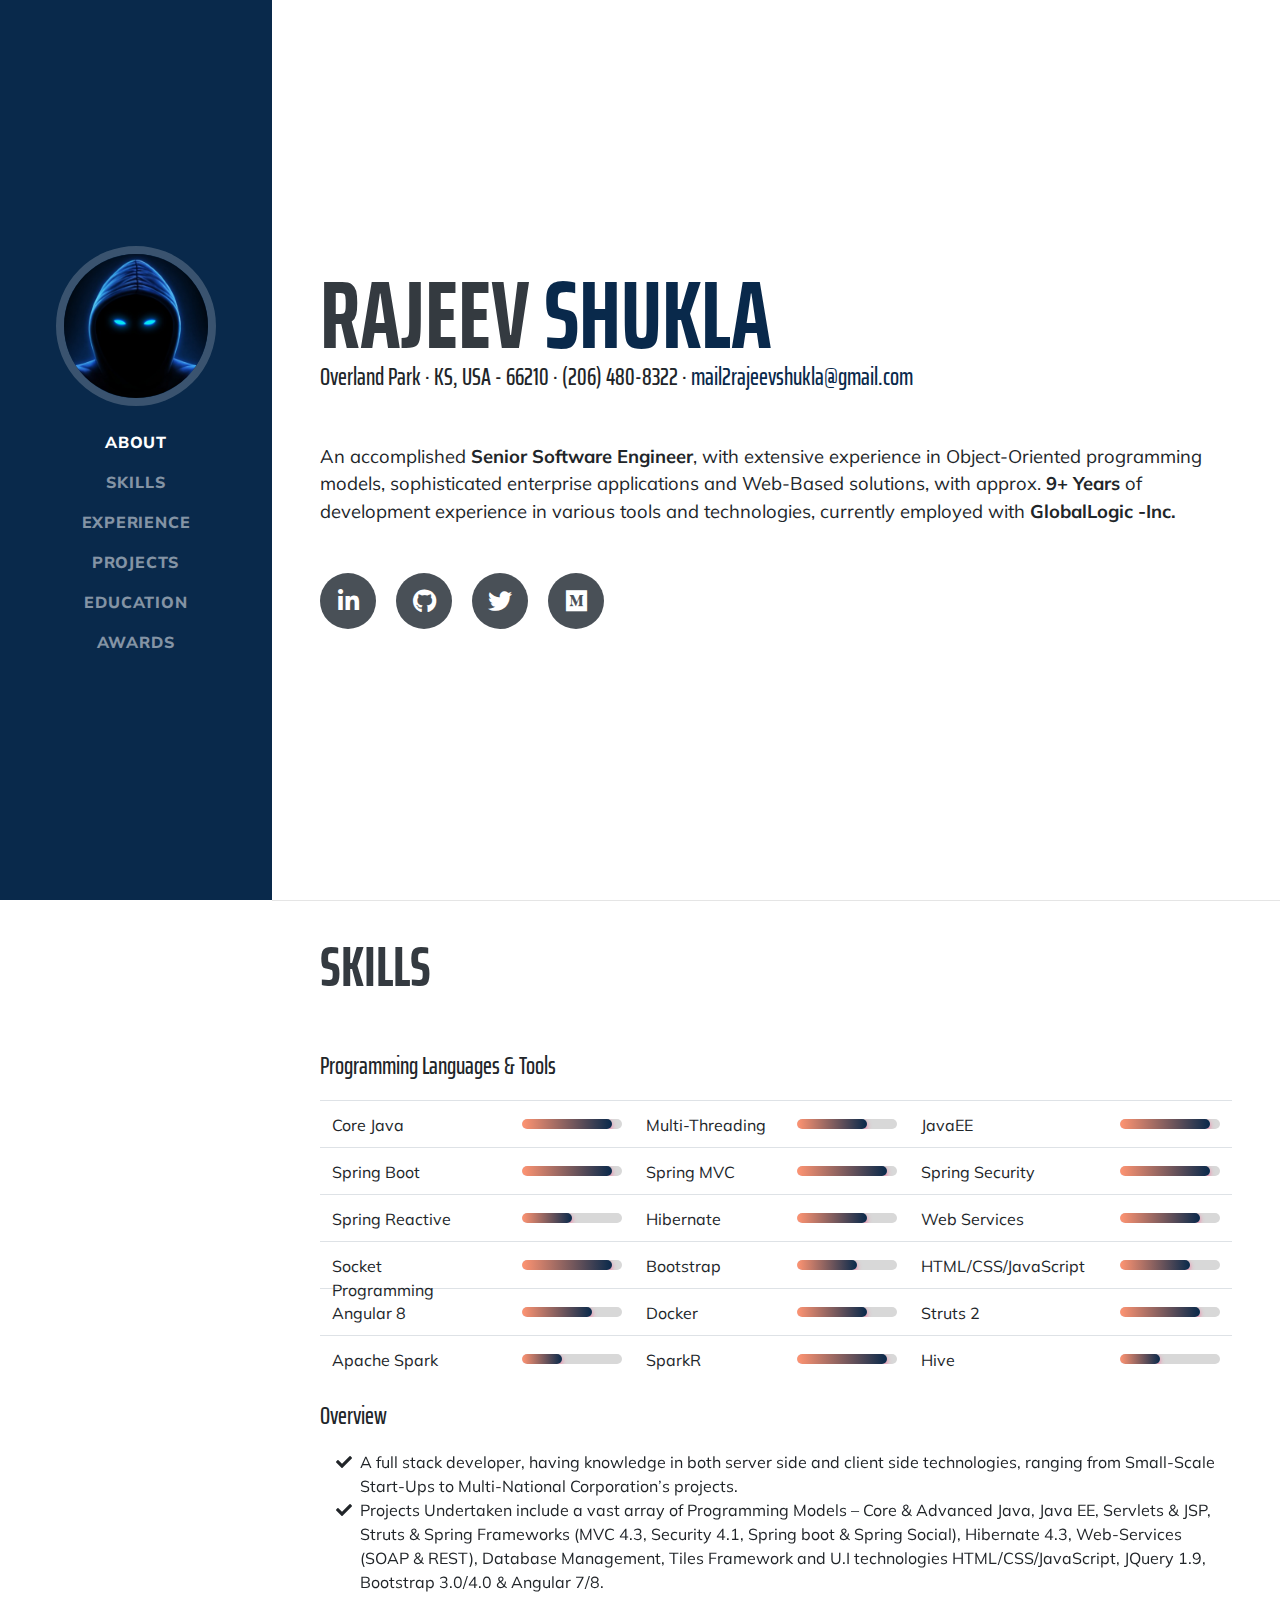
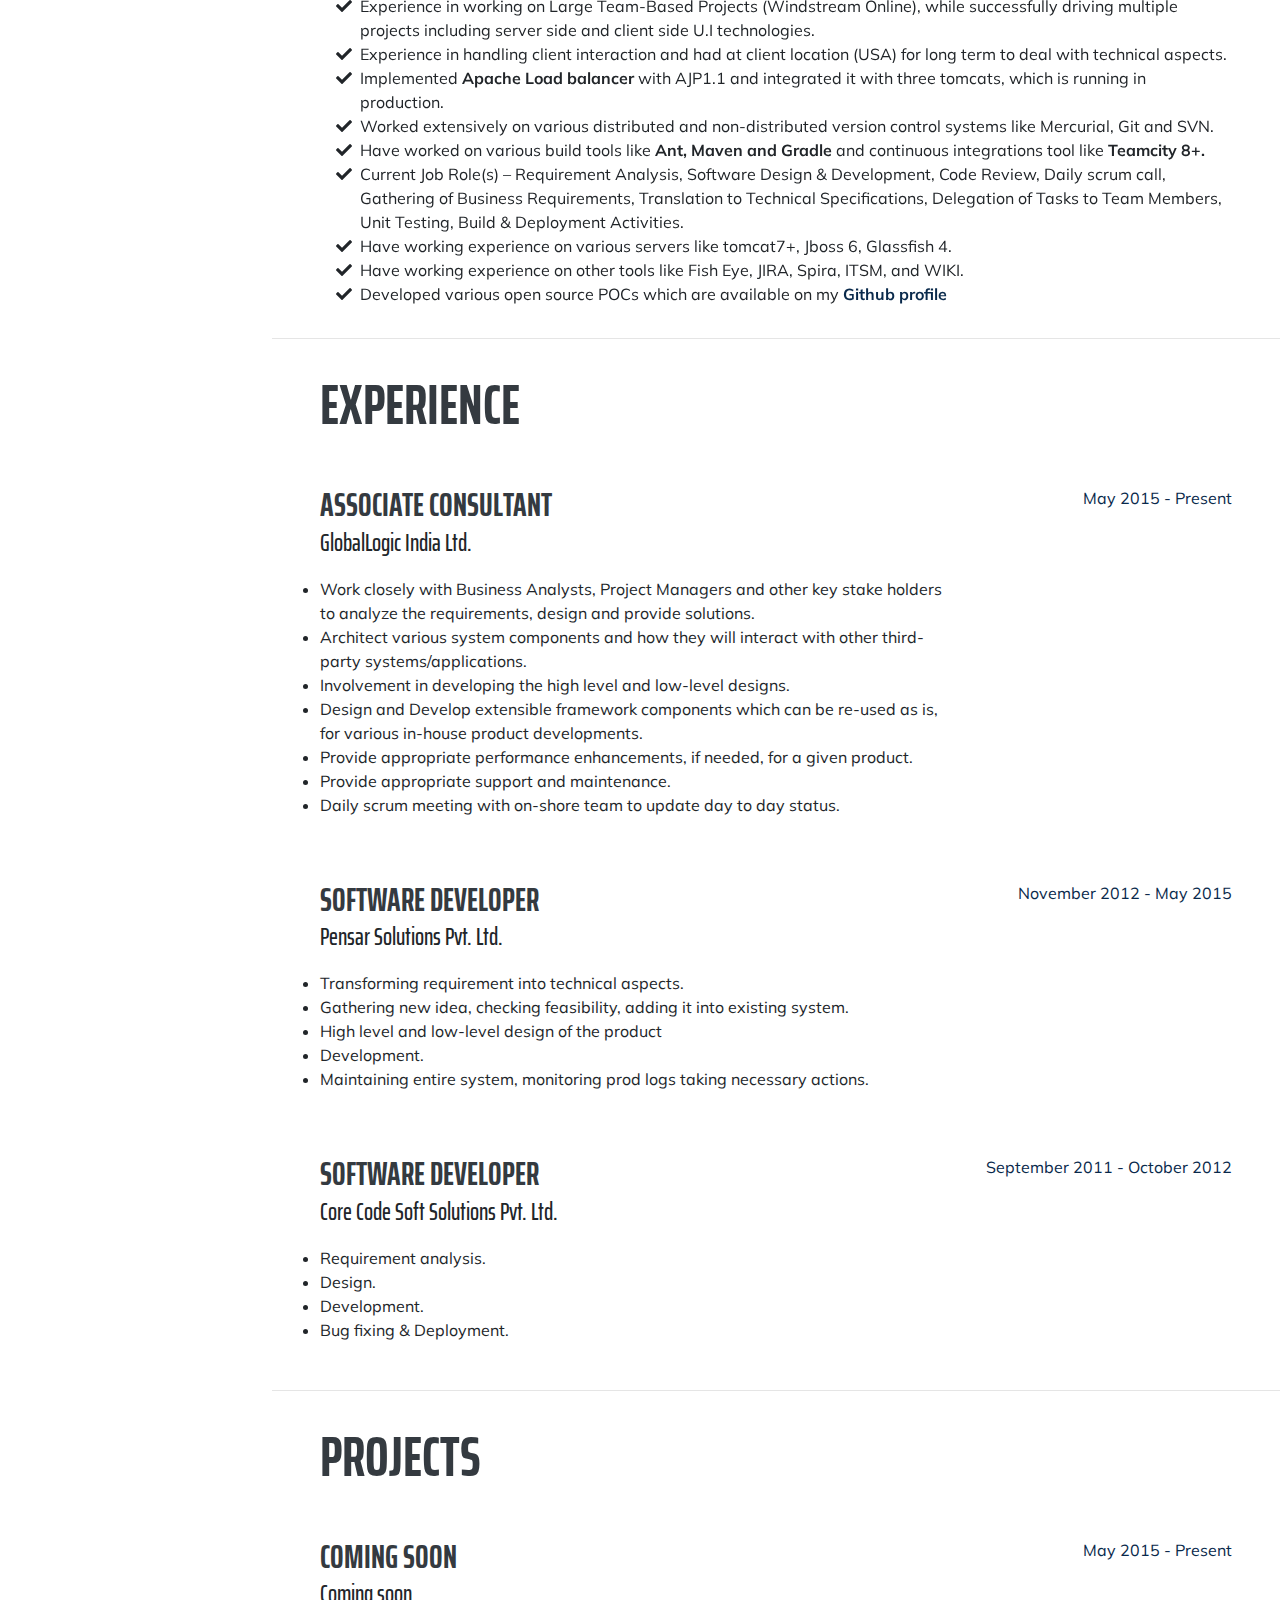
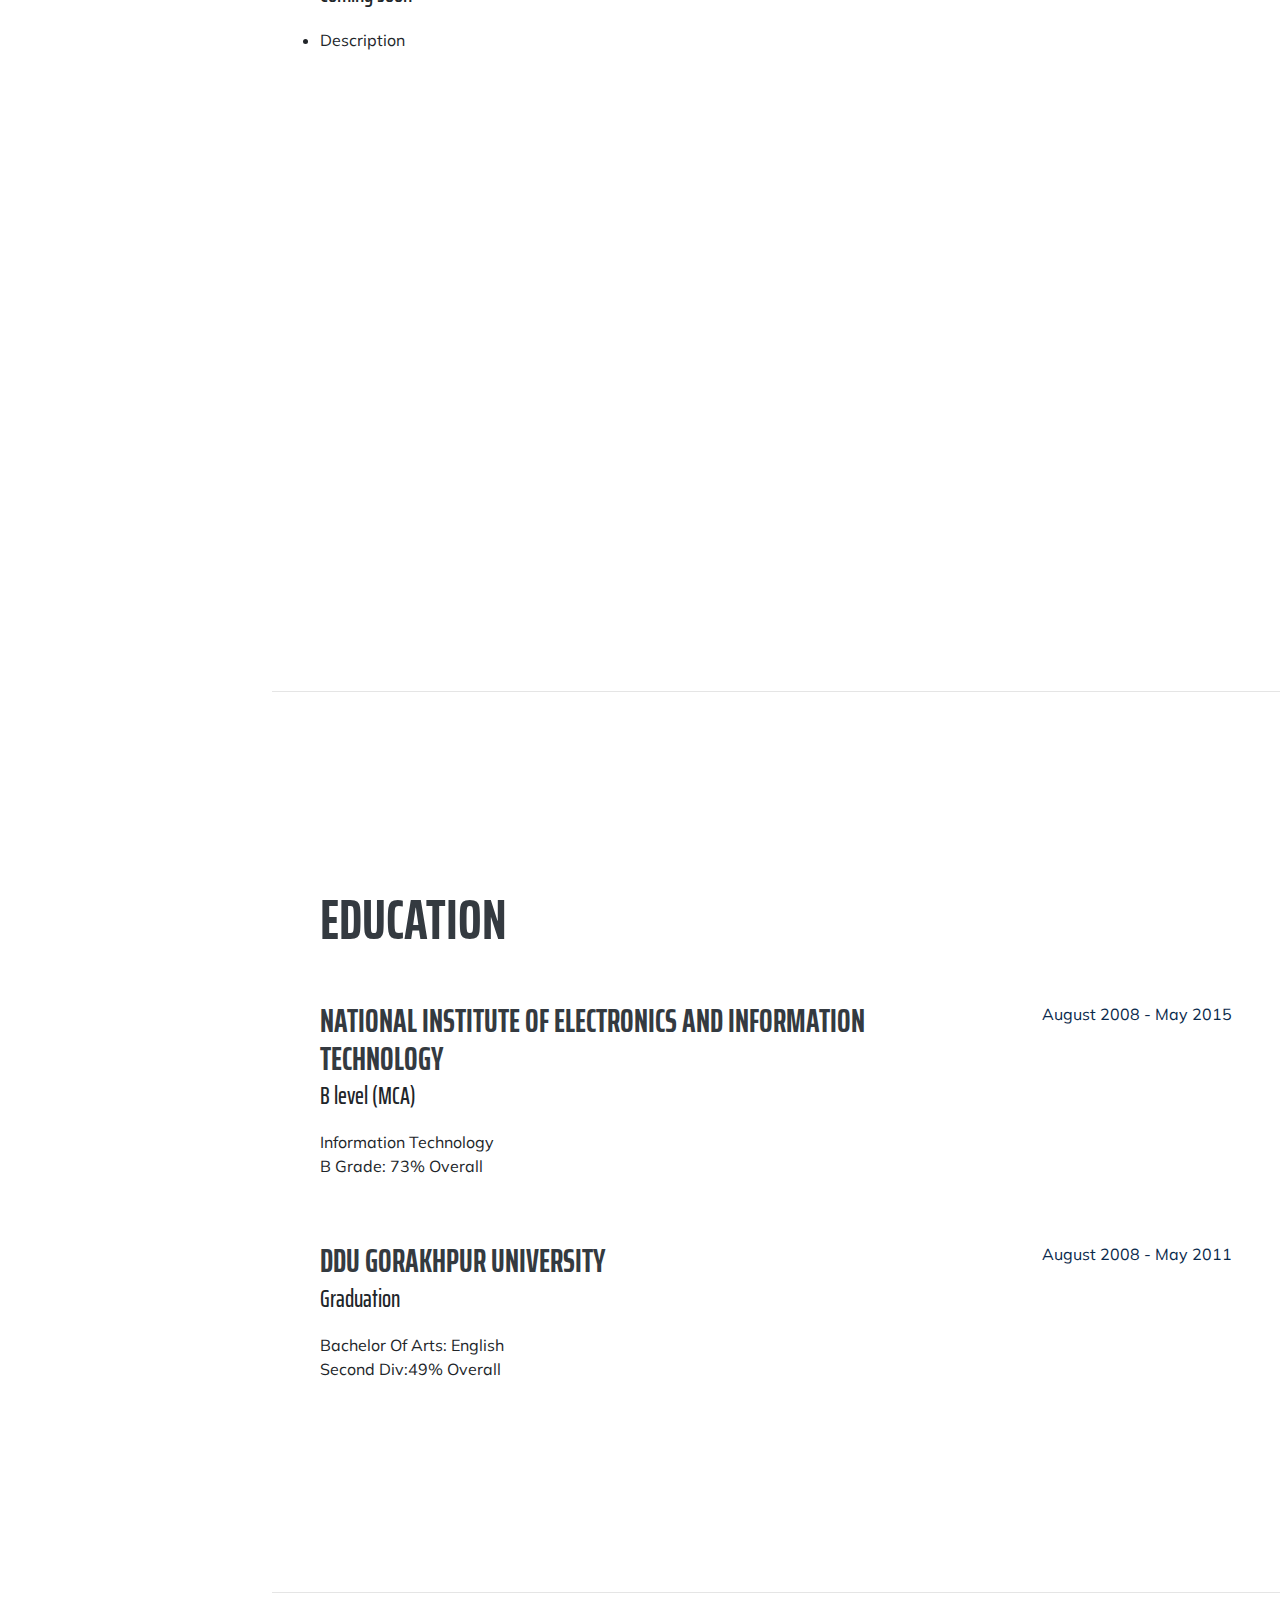
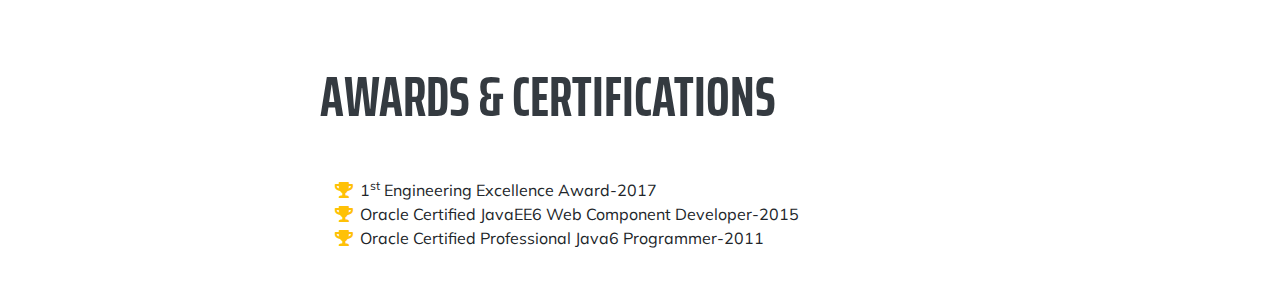
==== commit 88d29d77: "Update index.html" ====
--- a/index.html
+++ b/index.html
@@ -46,8 +46,11 @@
           <li class="nav-item">
             <a class="nav-link js-scroll-trigger" href="#skills">Skills</a>
           </li>
+            <li class="nav-item">
+            <a class="nav-link js-scroll-trigger" href="#experience">Experience</a>
+          </li>
           <li class="nav-item">
-            <a class="nav-link js-scroll-trigger" href="#experience">Experience</a>
+            <a class="nav-link js-scroll-trigger" href="#projects">Projects</a>
           </li>
           <li class="nav-item">
             <a class="nav-link js-scroll-trigger" href="#education">Education</a>
@@ -469,6 +472,34 @@
     </section>
 
     <hr class="m-0">
+    <section class="resume-section p-3 p-lg-5 d-flex justify-content-center" id="projects">
+      <div class="w-100 animatedParent" data-sequence='500'>
+        <h2 class="mb-5">Projects</h2>
+        <div class="resume-item d-flex flex-column flex-md-row justify-content-between mb-5 animated bounceInRight"
+          data-id='2'>
+          <div class="resume-content">
+            <h3 class="mb-0">Coming soon</h3>
+            <div class="subheading mb-3">Coming soon</div>
+            <p>
+            <ul>
+
+              <li>Description
+              </li>
+              
+            </ul>
+
+            </p>
+          </div>
+          <div class="resume-date text-md-right">
+            <span class="text-primary">May 2015 - Present</span>
+          </div>
+        </div>
+
+
+      </div>
+
+    </section>
+    <hr class="m-0">
 
     <section class="resume-section p-3 p-lg-5 d-flex align-items-center" id="education">
       <div class="w-100">
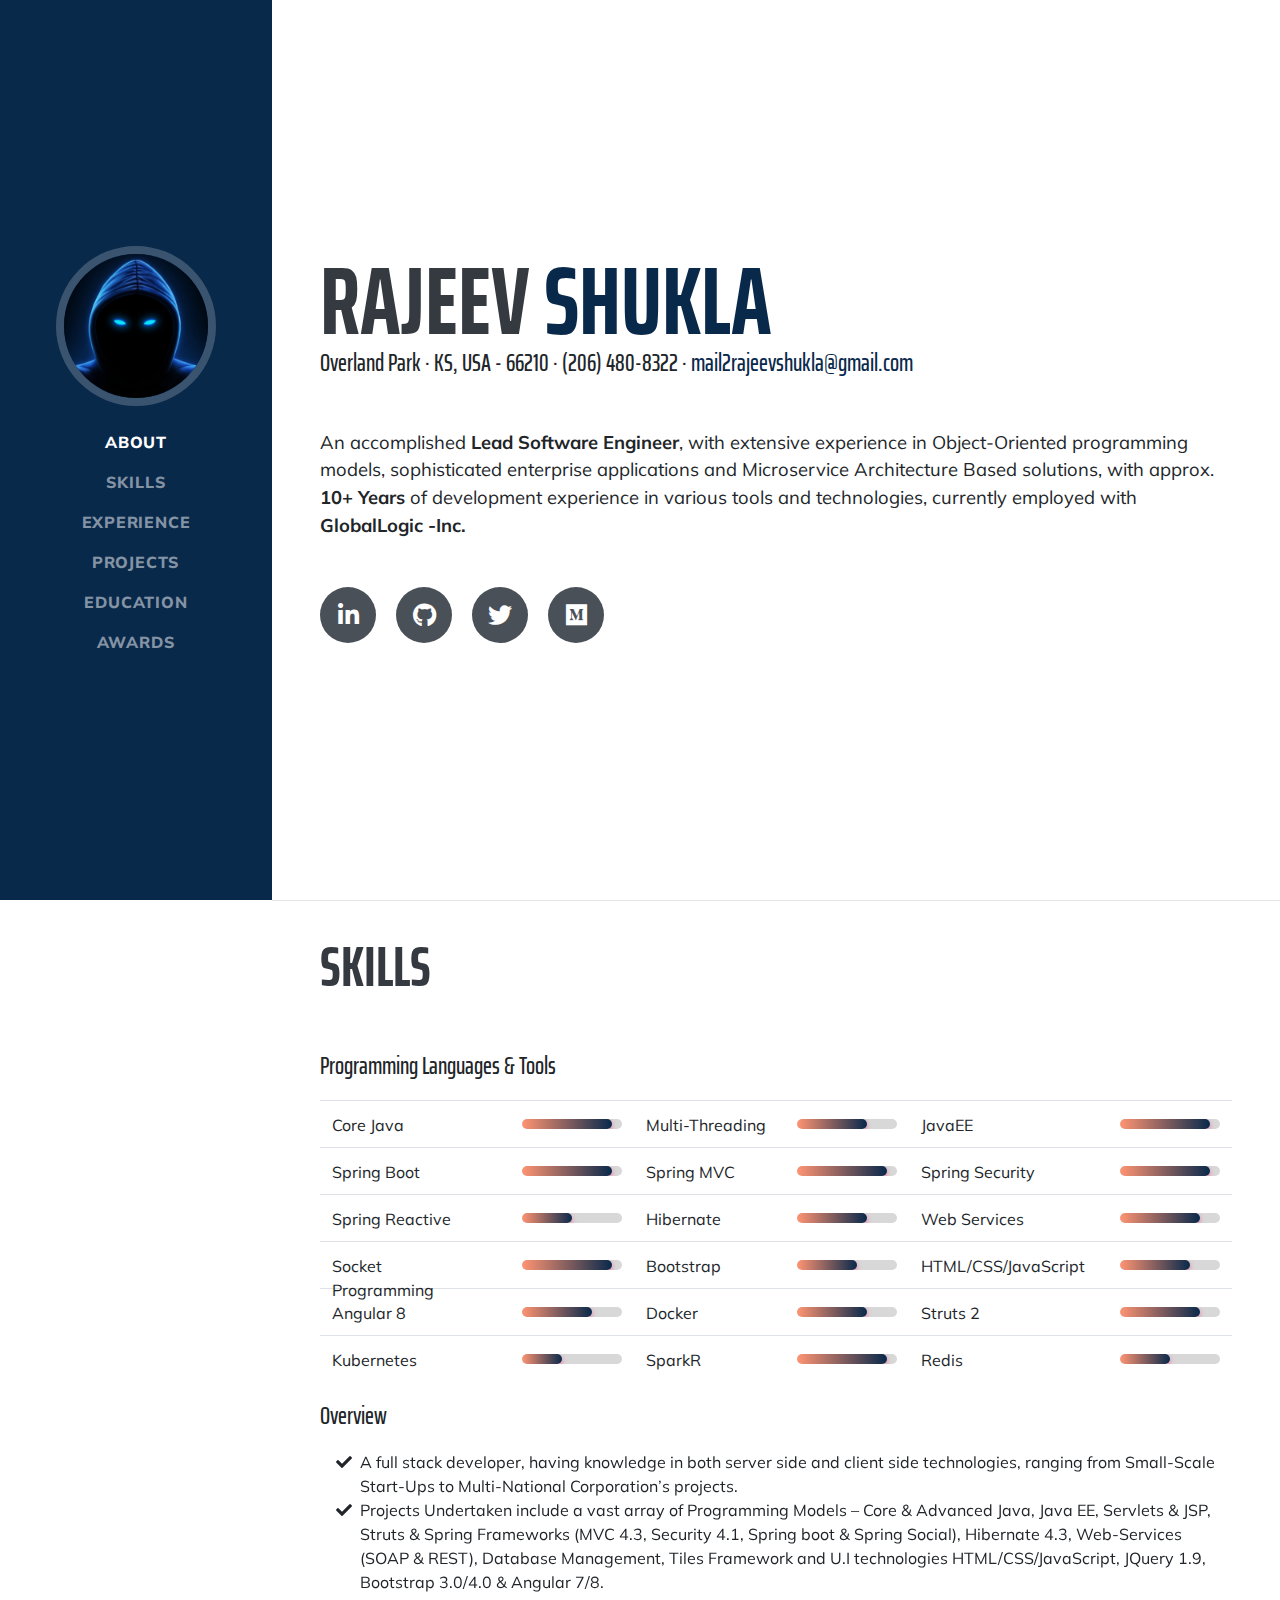
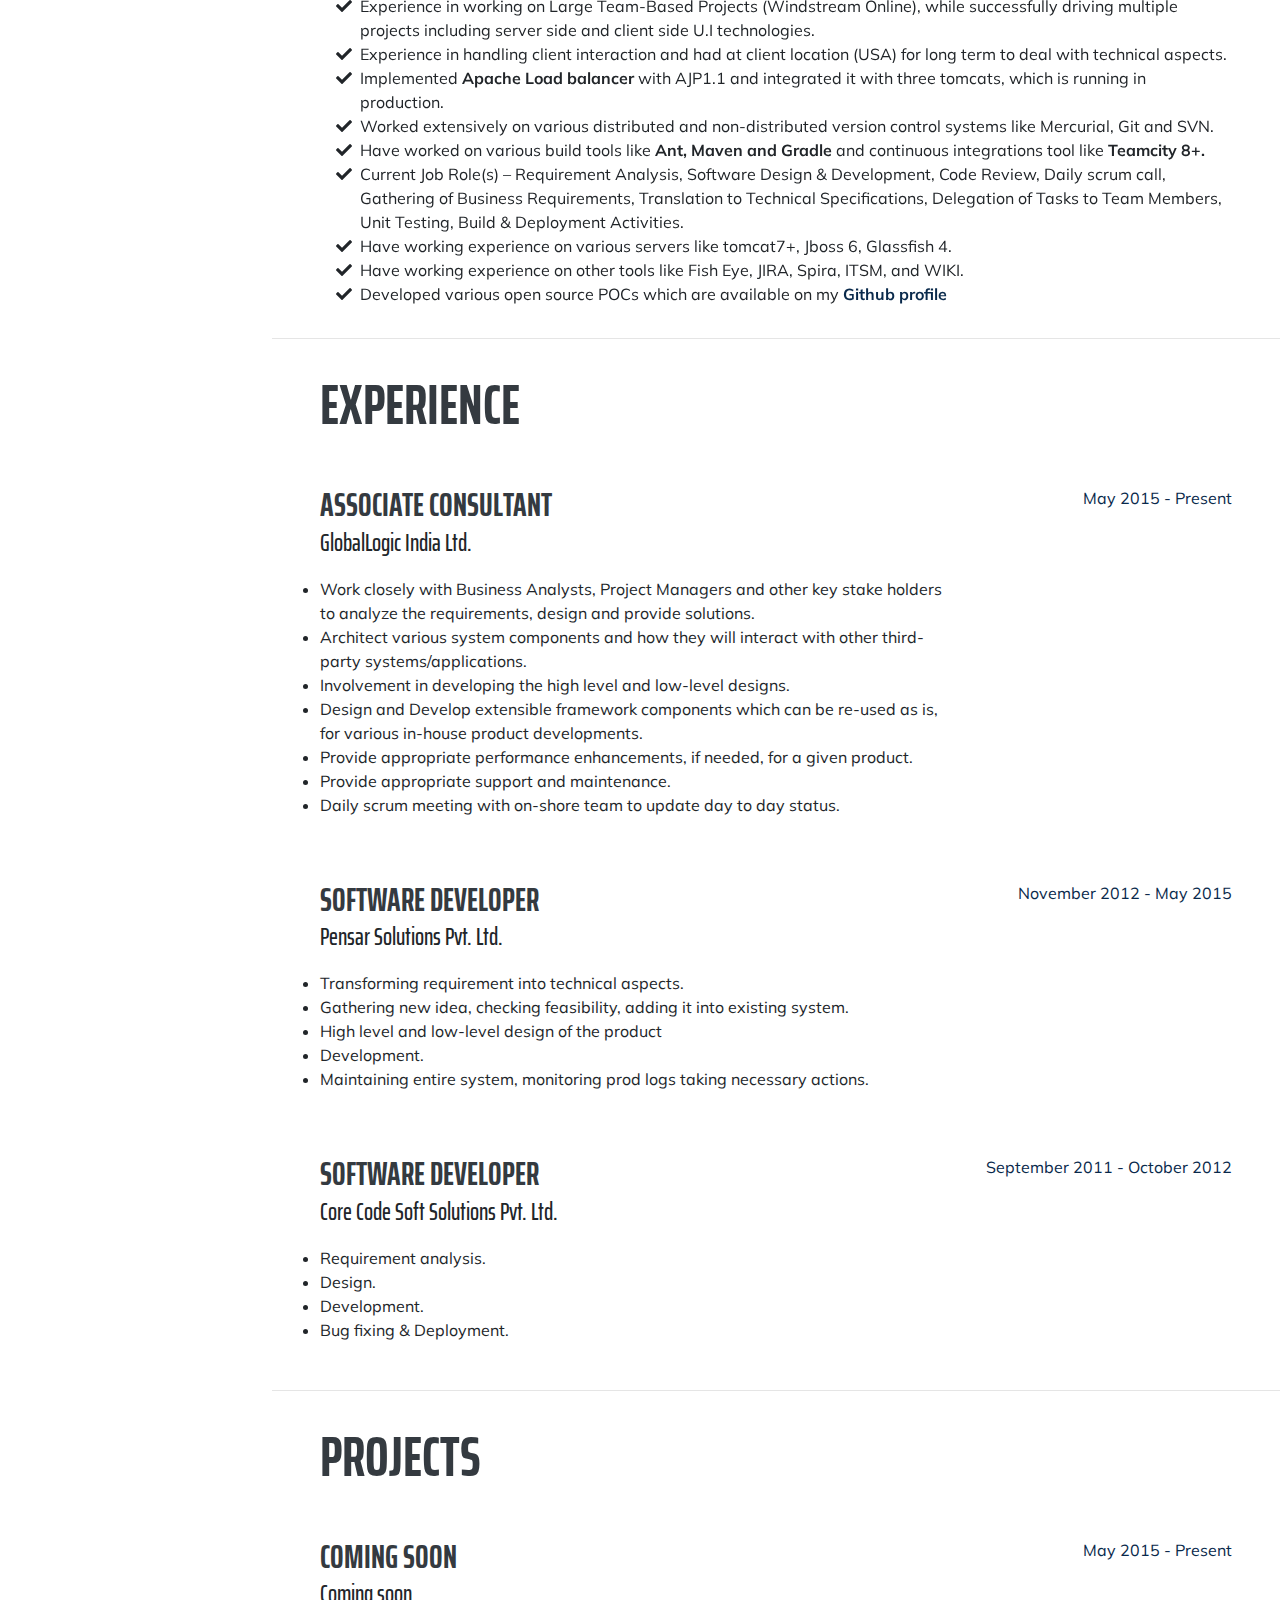
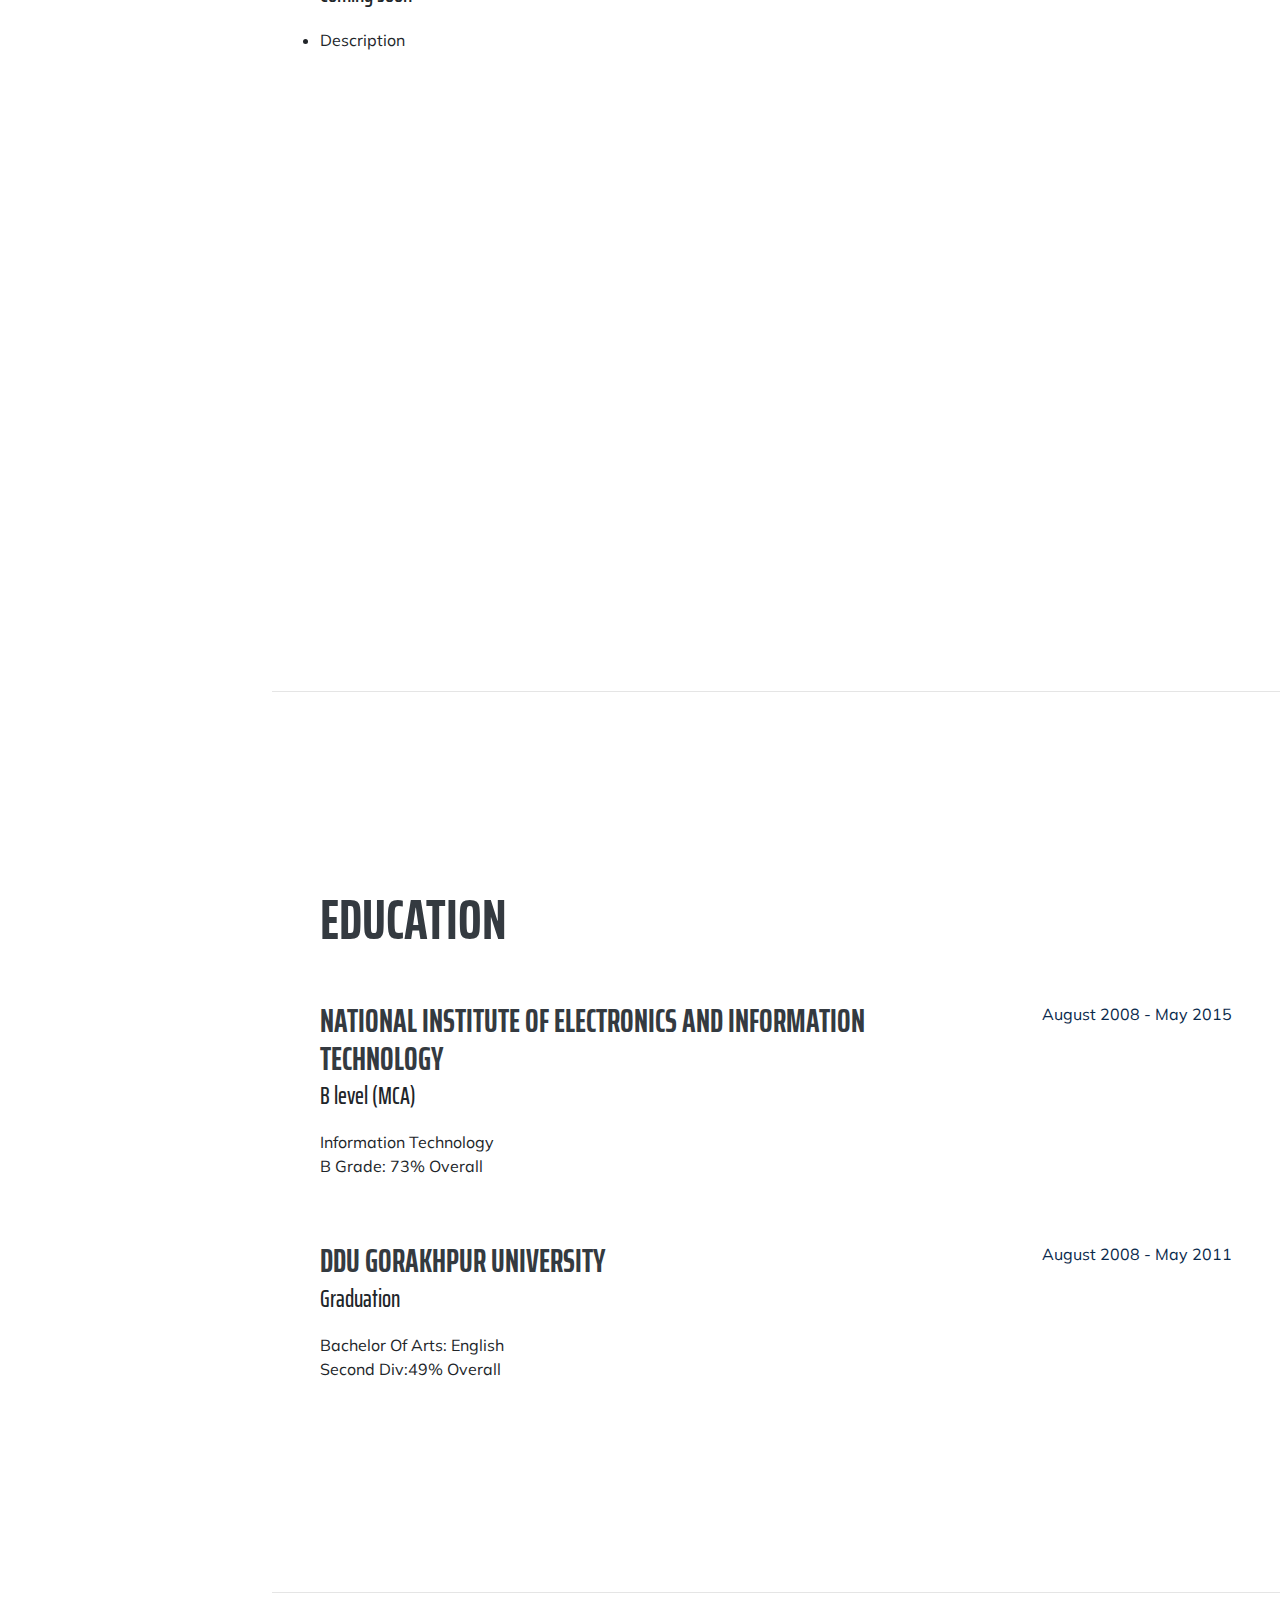
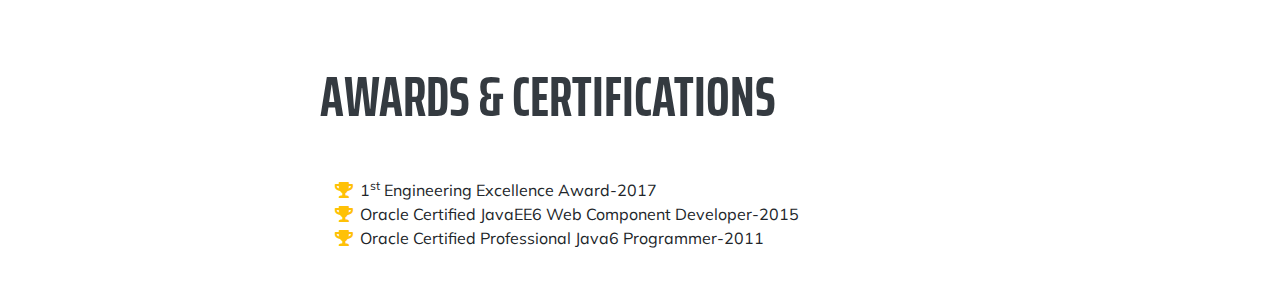
==== commit 539c9959: "Update index.html" ====
--- a/index.html
+++ b/index.html
@@ -84,10 +84,10 @@
           <div class="subheading mb-5">Overland Park · KS, USA - 66210 · (206) 480-8322 ·
             <a href="mailto:mail2rajeevshukla@gmail.com">mail2rajeevshukla@gmail.com</a>
           </div>
-          <p class="lead mb-5">An accomplished <b class="bold-text"> Senior Software Engineer</b>, with extensive
+          <p class="lead mb-5">An accomplished <b class="bold-text"> Lead Software Engineer</b>, with extensive
             experience in Object-Oriented
-            programming models, sophisticated enterprise applications and Web-Based solutions, with approx.
-            <b class="bold-text">9+ Years</b> of development experience in various tools and technologies, currently
+            programming models, sophisticated enterprise applications and Microservice Architecture Based solutions, with approx.
+            <b class="bold-text">10+ Years</b> of development experience in various tools and technologies, currently
             employed with
             <b class="bold-text">GlobalLogic -Inc.</b></p>
           <div class="social-icons">
@@ -242,7 +242,7 @@
             </tr>
             <tr>
               <td>
-                <div class="float-left" style="width: 49%; height: 20px;">Apache Spark</div>
+                <div class="float-left" style="width: 49%; height: 20px;">Kubernetes</div>
                 <div class="progress float-right">
                   <div class="progress-done" data-done="40">
                   </div>
@@ -256,9 +256,9 @@
                 </div>
               </td>
               <td>
-                <div class="float-left" style="width: 49%; height: 20px;">Hive</div>
-                <div class="progress float-right">
-                  <div class="progress-done" data-done="40">
+                <div class="float-left" style="width: 49%; height: 20px;">Redis</div>
+                <div class="progress float-right">
+                  <div class="progress-done" data-done="50">
                   </div>
                 </div>
               </td>
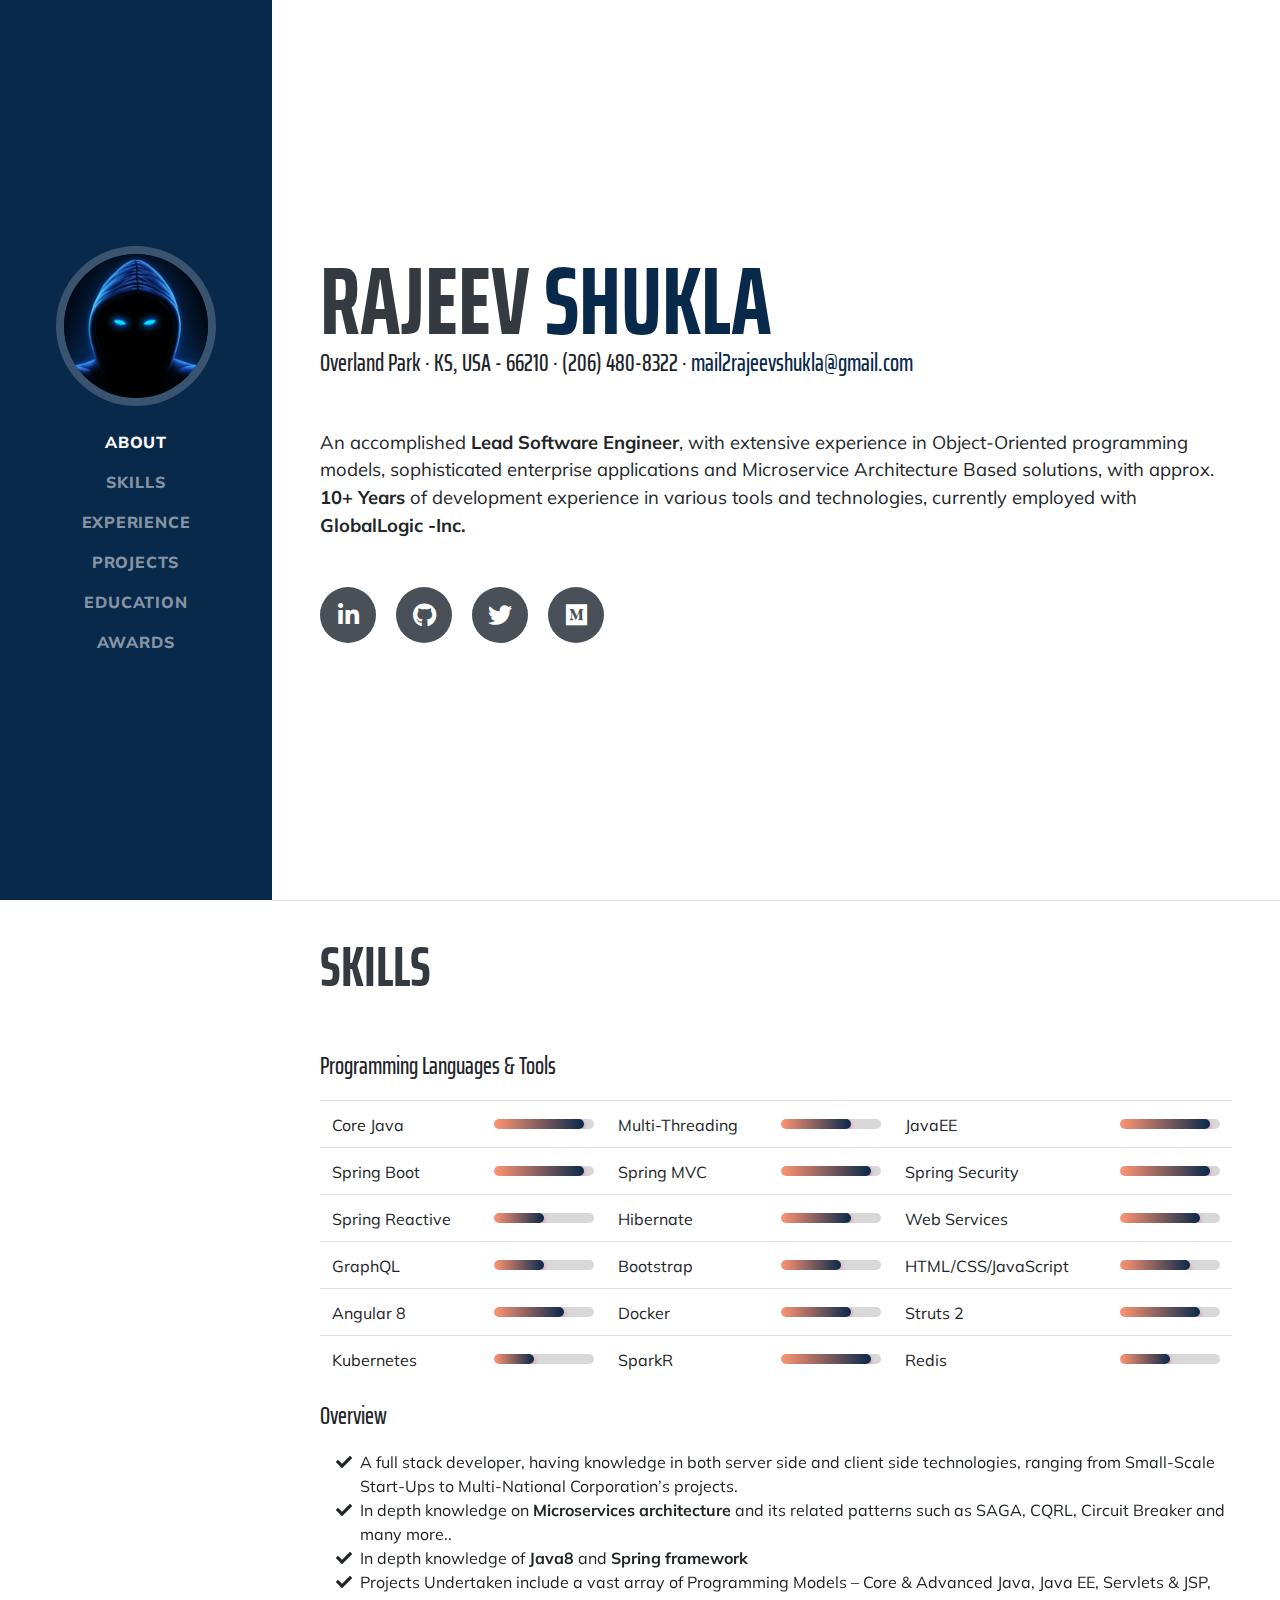
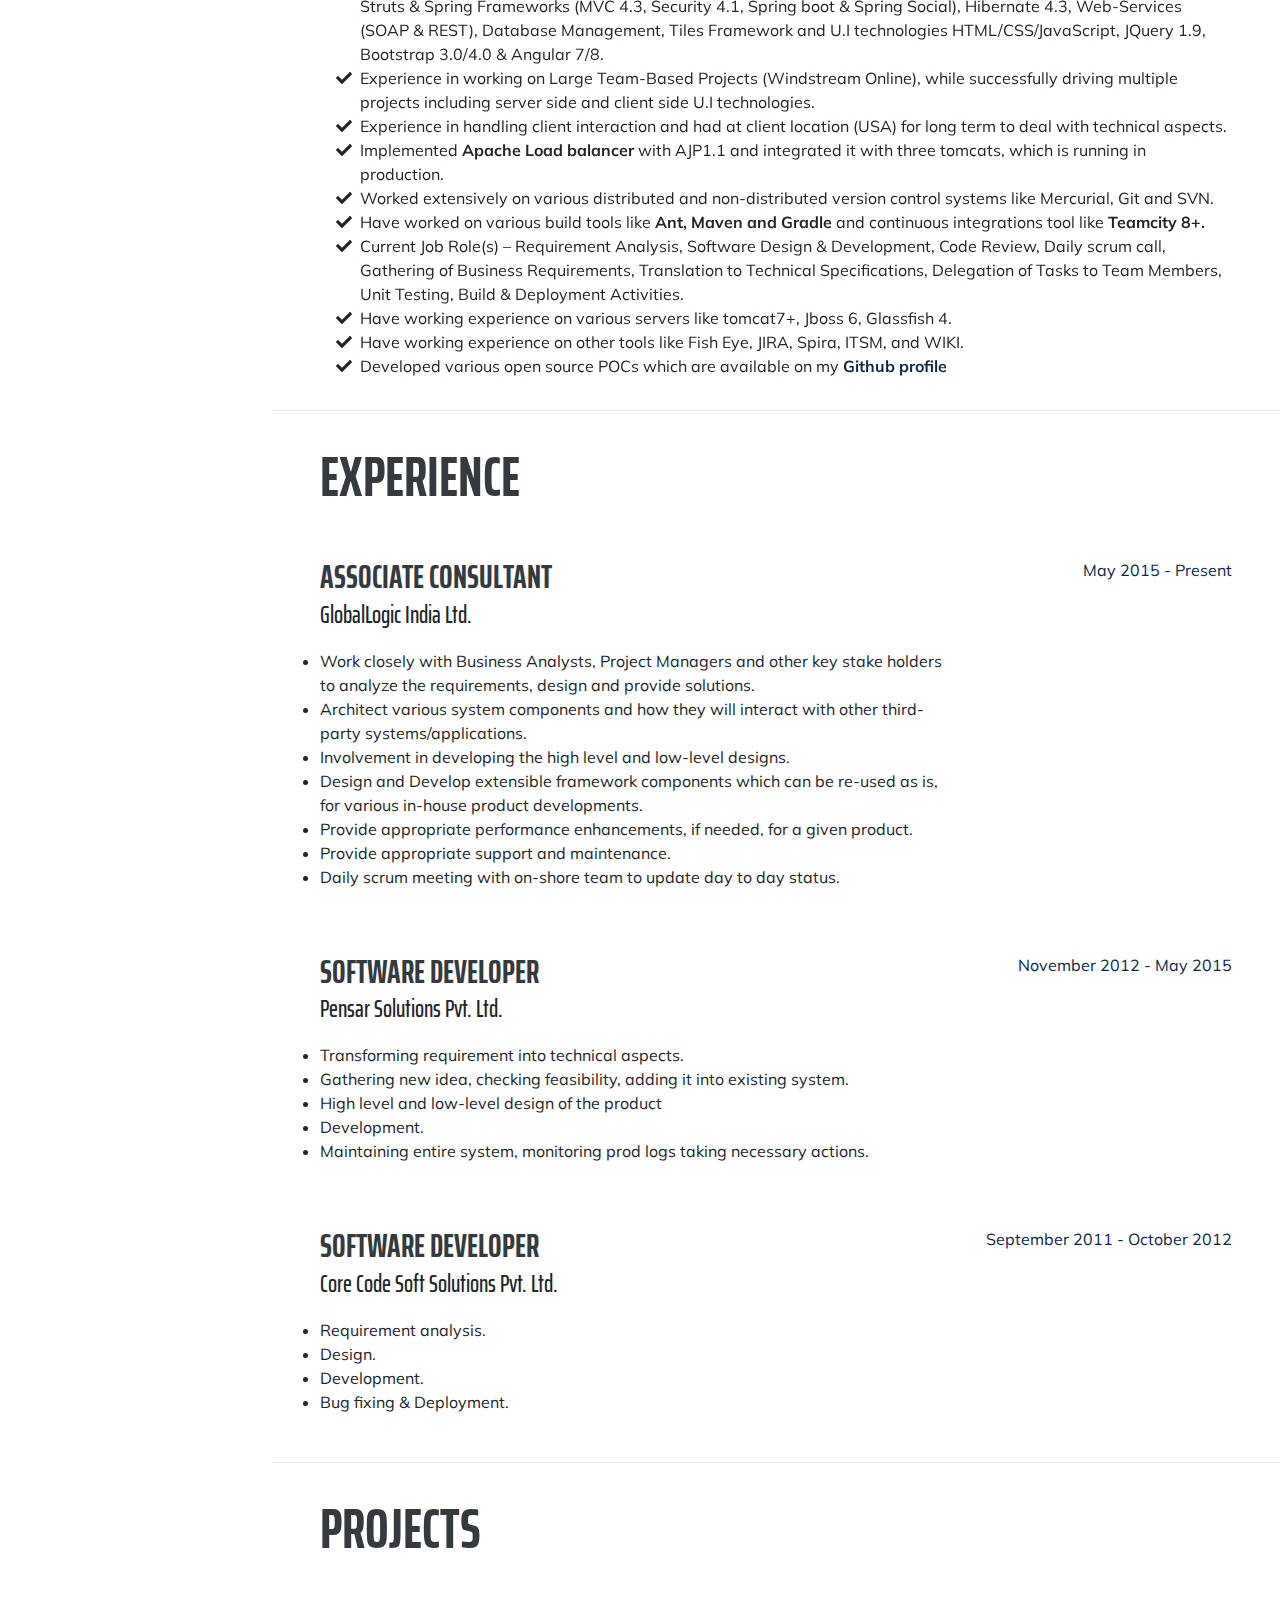
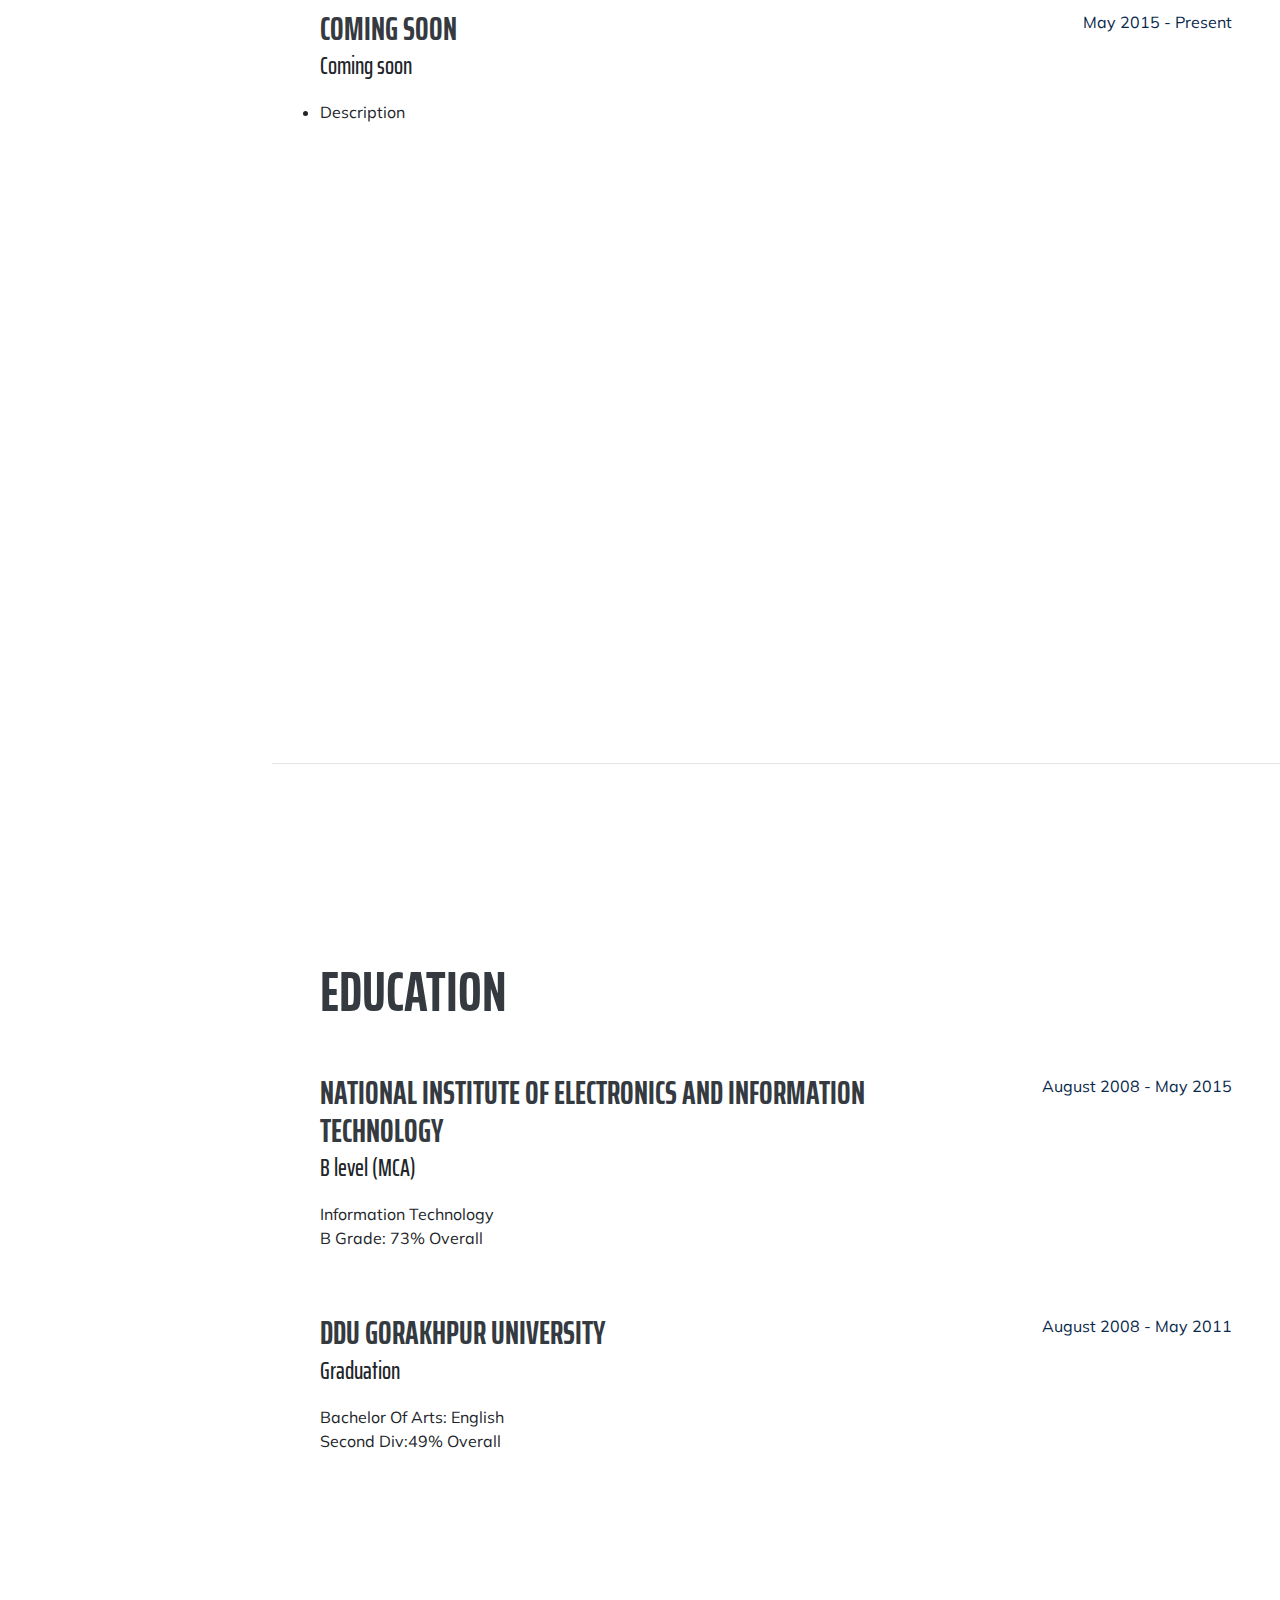
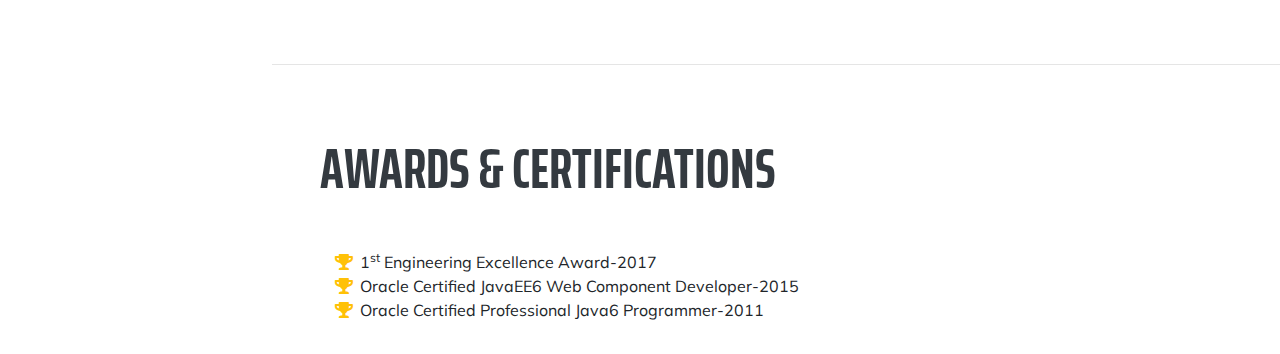
==== commit 37421cf7: "Update index.html" ====
--- a/index.html
+++ b/index.html
@@ -195,9 +195,9 @@
             </tr>
             <tr>
               <td>
-                <div class="float-left" style="width: 52%; height: 20px;">Socket Programming</div>
-                <div class="progress float-right">
-                  <div class="progress-done" data-done="90">
+                <div class="float-left" style="width: 52%; height: 20px;">GraphQL </div>
+                <div class="progress float-right">
+                  <div class="progress-done" data-done="50">
                   </div>
                 </div>
               </td>
@@ -311,6 +311,13 @@
               <i class="fa-li fa fa-check "></i>
               A full stack developer, having knowledge in both server side and client side technologies,
               ranging from Small-Scale Start-Ups to Multi-National Corporation’s projects.</li>
+              <li>
+                <i class="fa-li fa fa-check "></i>
+                In depth knowledge on <b class="bold-text">Microservices architecture</b> and its related patterns such as SAGA, CQRL, Circuit Breaker and many more..</li>
+
+                <li>
+                  <i class="fa-li fa fa-check "></i>
+                  In depth knowledge of <b class="bold-text">Java8</b> and <b class="bold-text">Spring framework </b></li>
             <li>
               <i class="fa-li fa fa-check"></i>
               Projects Undertaken include a vast array of Programming Models – Core & Advanced Java,
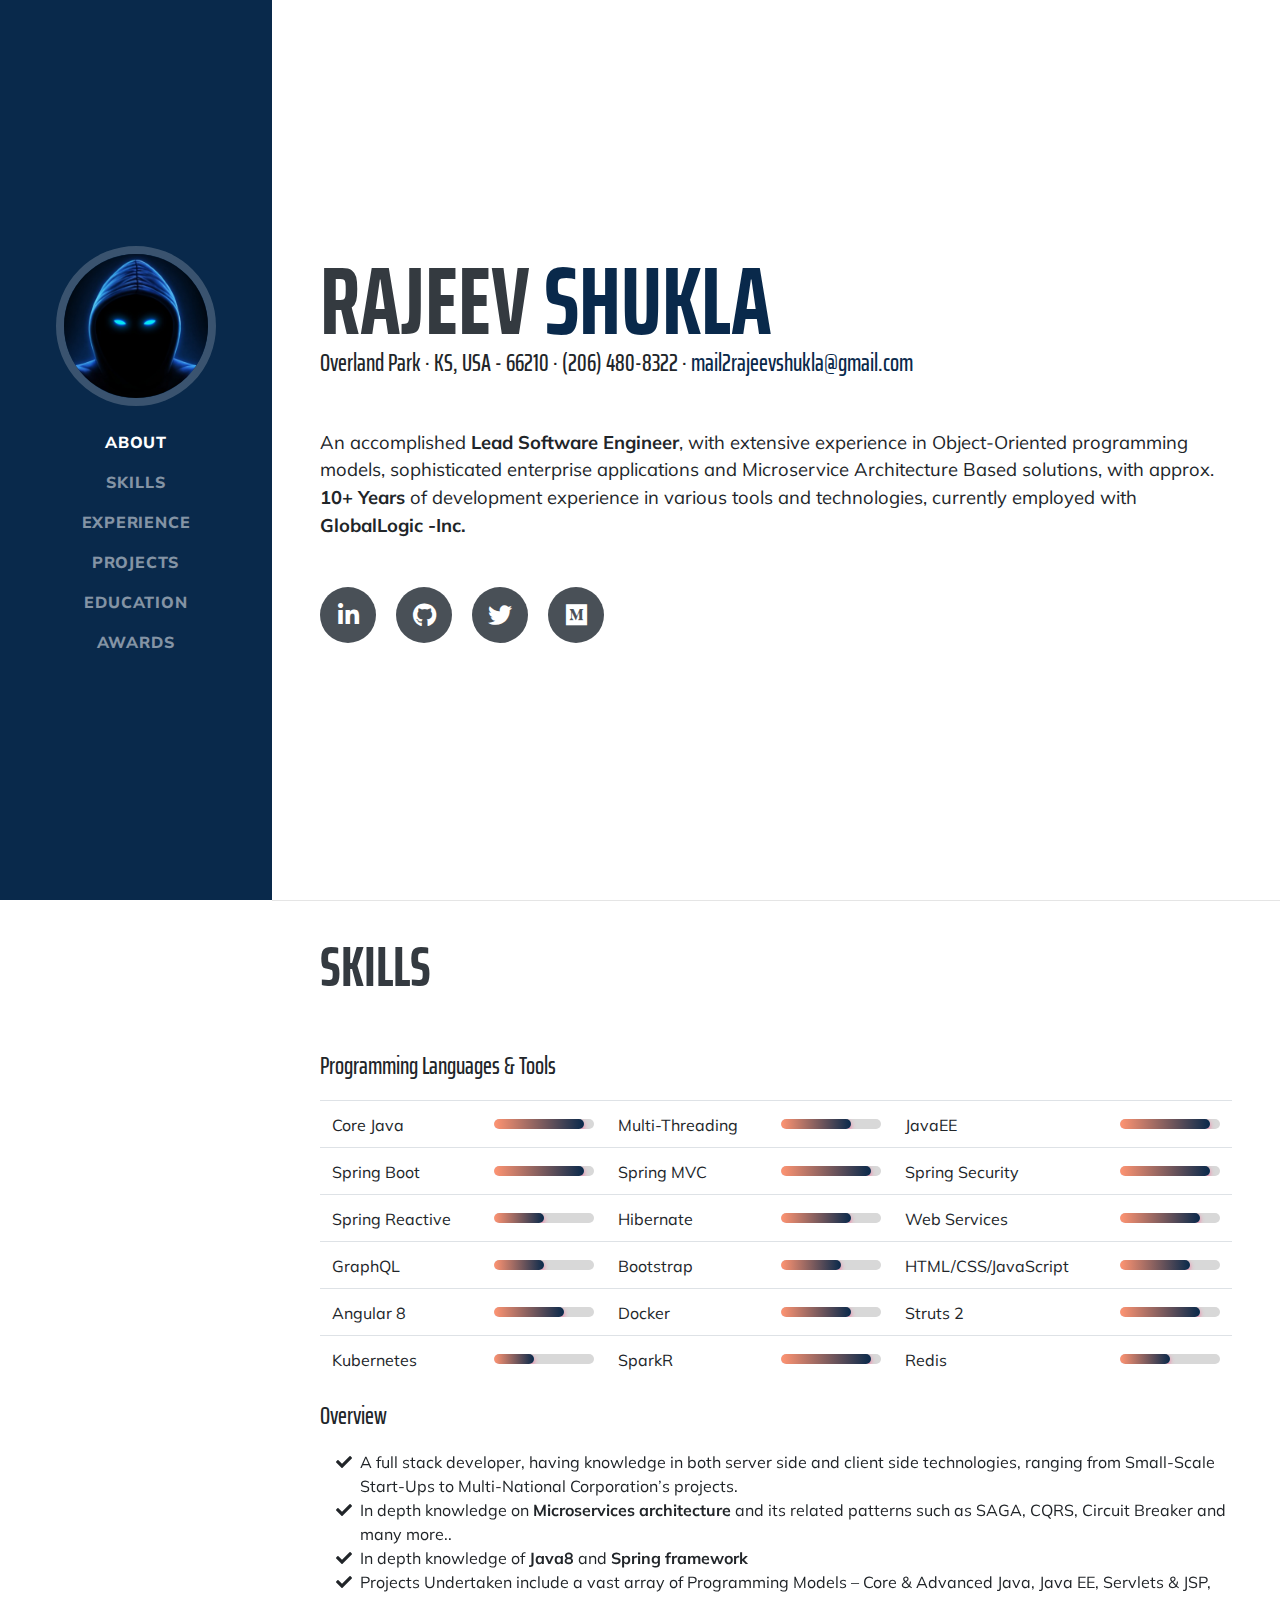
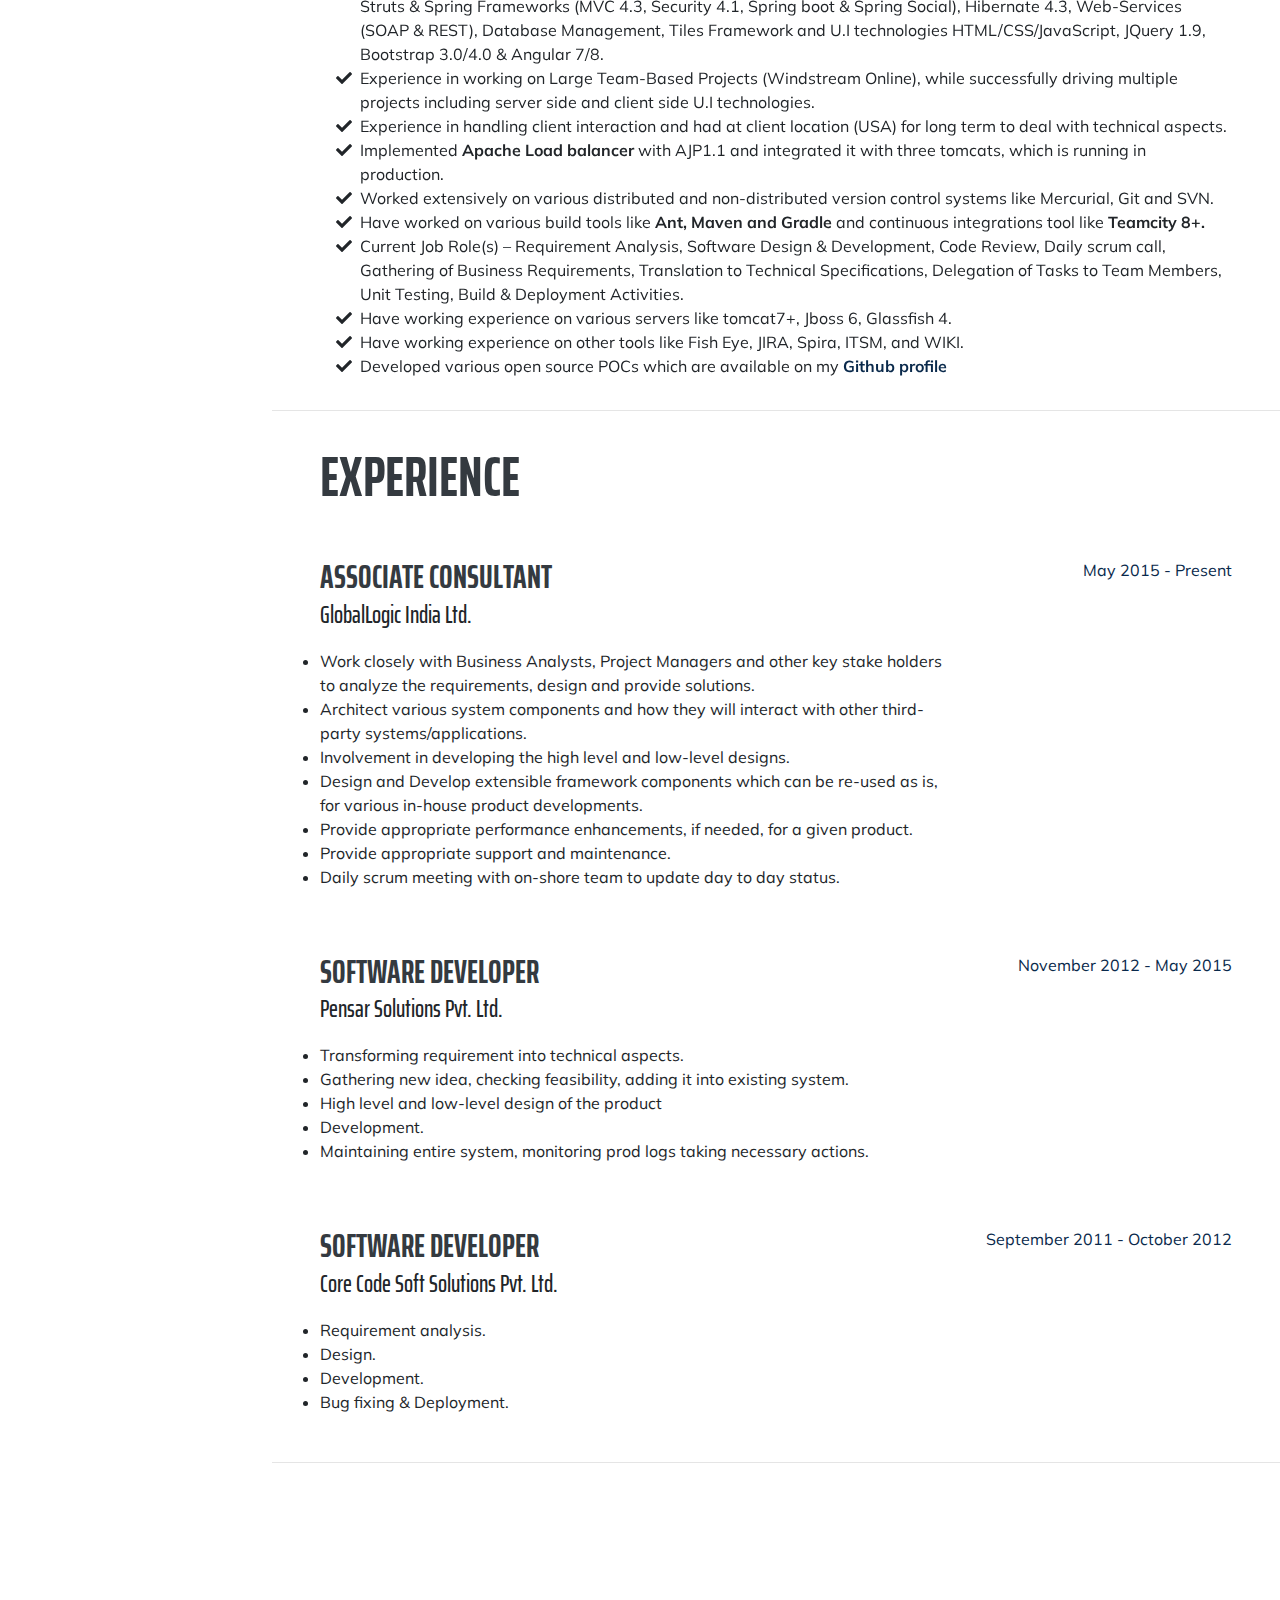
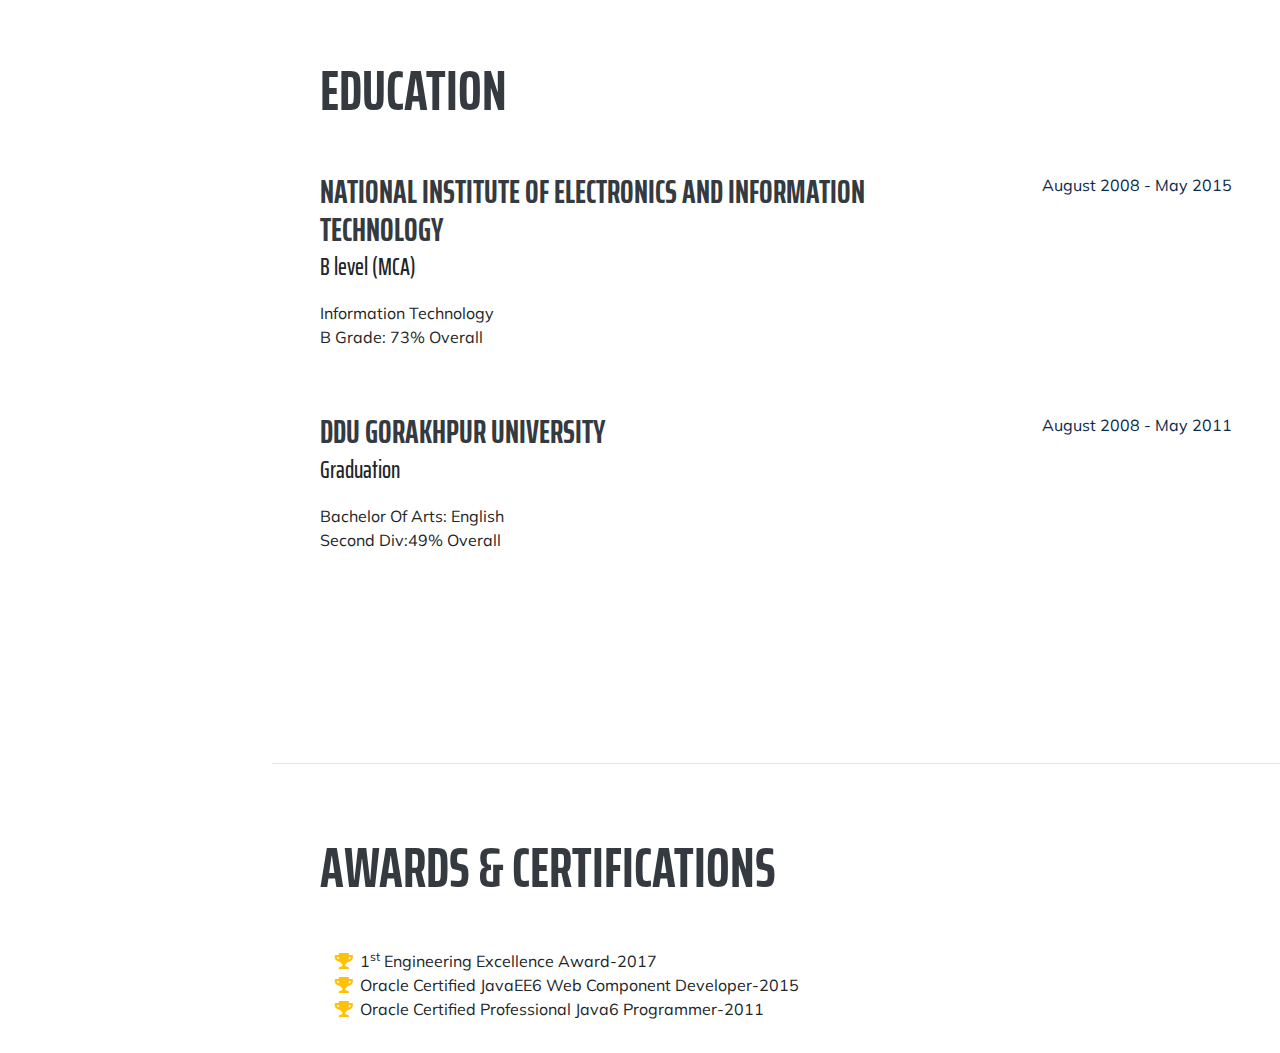
==== commit eddda423: "Update index.html" ====
--- a/index.html
+++ b/index.html
@@ -313,7 +313,7 @@
               ranging from Small-Scale Start-Ups to Multi-National Corporation’s projects.</li>
               <li>
                 <i class="fa-li fa fa-check "></i>
-                In depth knowledge on <b class="bold-text">Microservices architecture</b> and its related patterns such as SAGA, CQRL, Circuit Breaker and many more..</li>
+                In depth knowledge on <b class="bold-text">Microservices architecture</b> and its related patterns such as SAGA, CQRS, Circuit Breaker and many more..</li>
 
                 <li>
                   <i class="fa-li fa fa-check "></i>
@@ -478,8 +478,8 @@
 
     </section>
 
-    <hr class="m-0">
-    <section class="resume-section p-3 p-lg-5 d-flex justify-content-center" id="projects">
+  
+    <!--  <hr class="m-0"> <section class="resume-section p-3 p-lg-5 d-flex justify-content-center" id="projects">
       <div class="w-100 animatedParent" data-sequence='500'>
         <h2 class="mb-5">Projects</h2>
         <div class="resume-item d-flex flex-column flex-md-row justify-content-between mb-5 animated bounceInRight"
@@ -505,7 +505,7 @@
 
       </div>
 
-    </section>
+    </section> -->
     <hr class="m-0">
 
     <section class="resume-section p-3 p-lg-5 d-flex align-items-center" id="education">
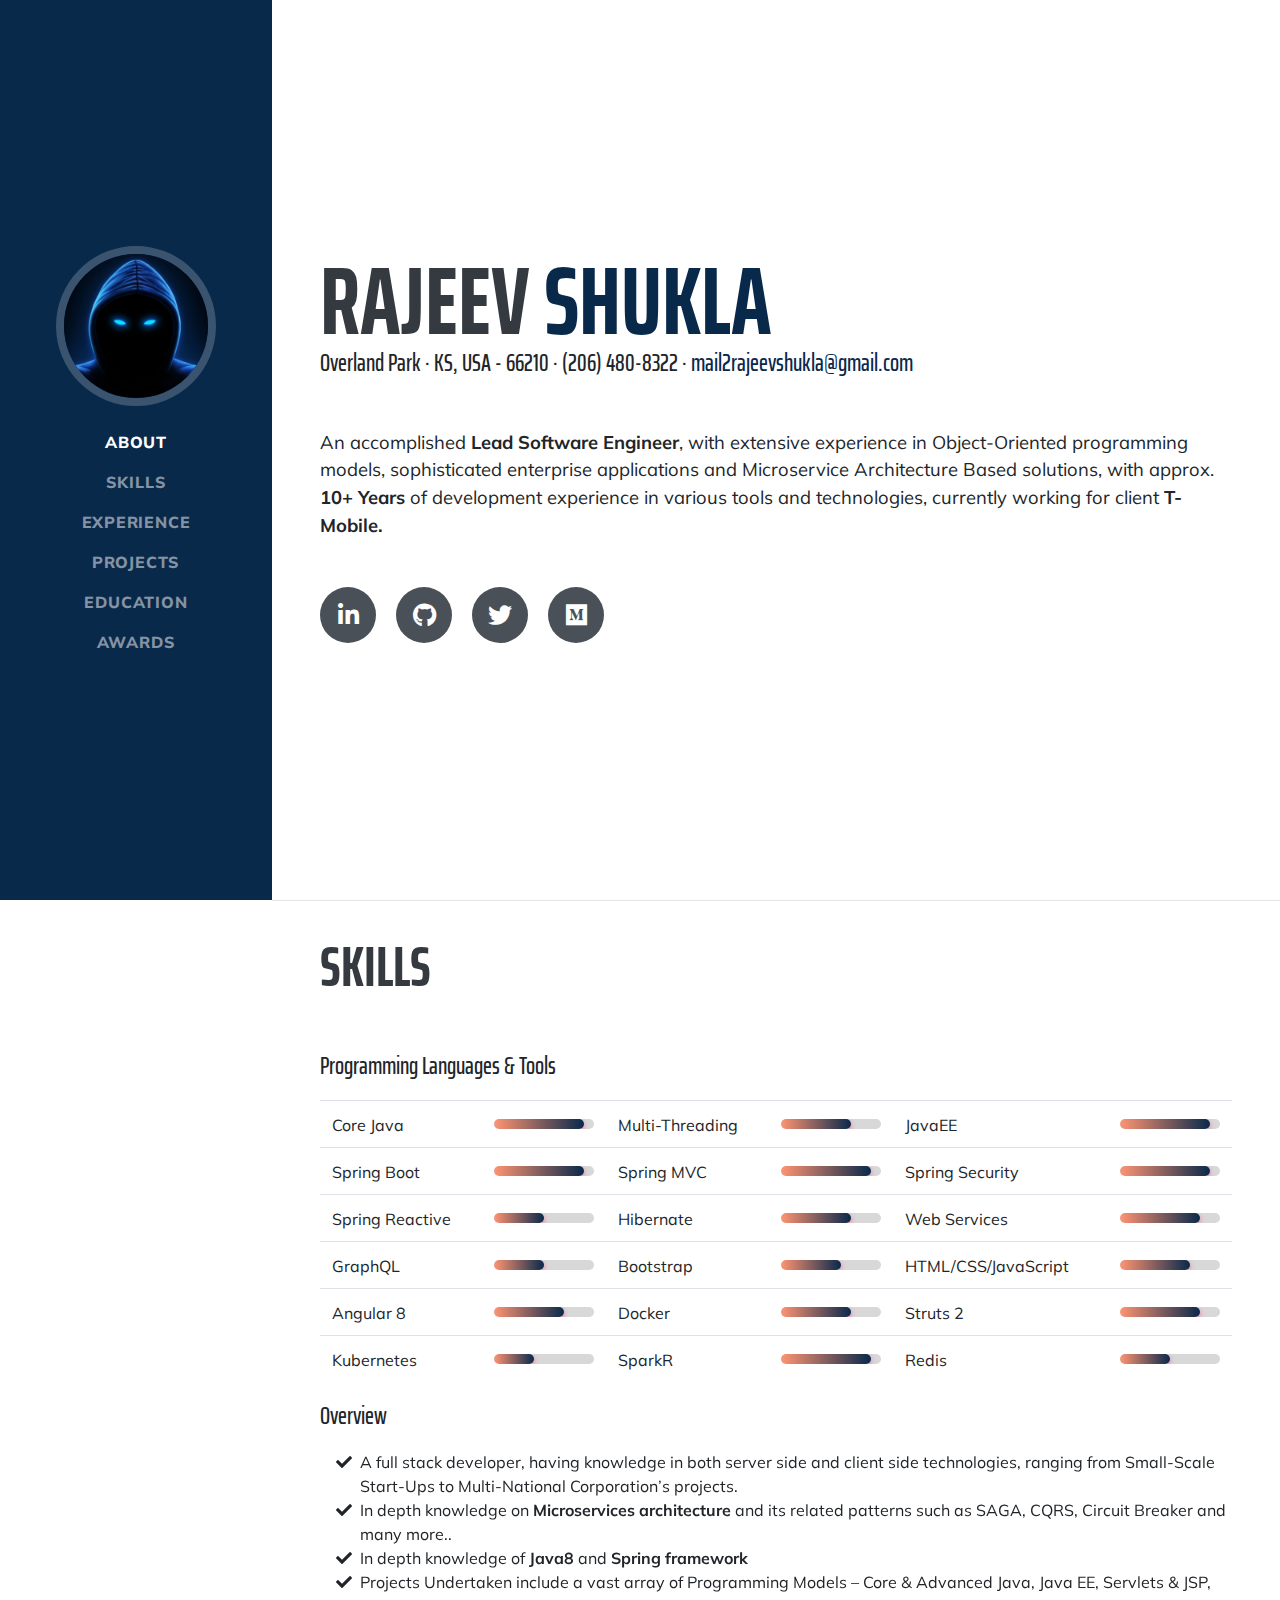
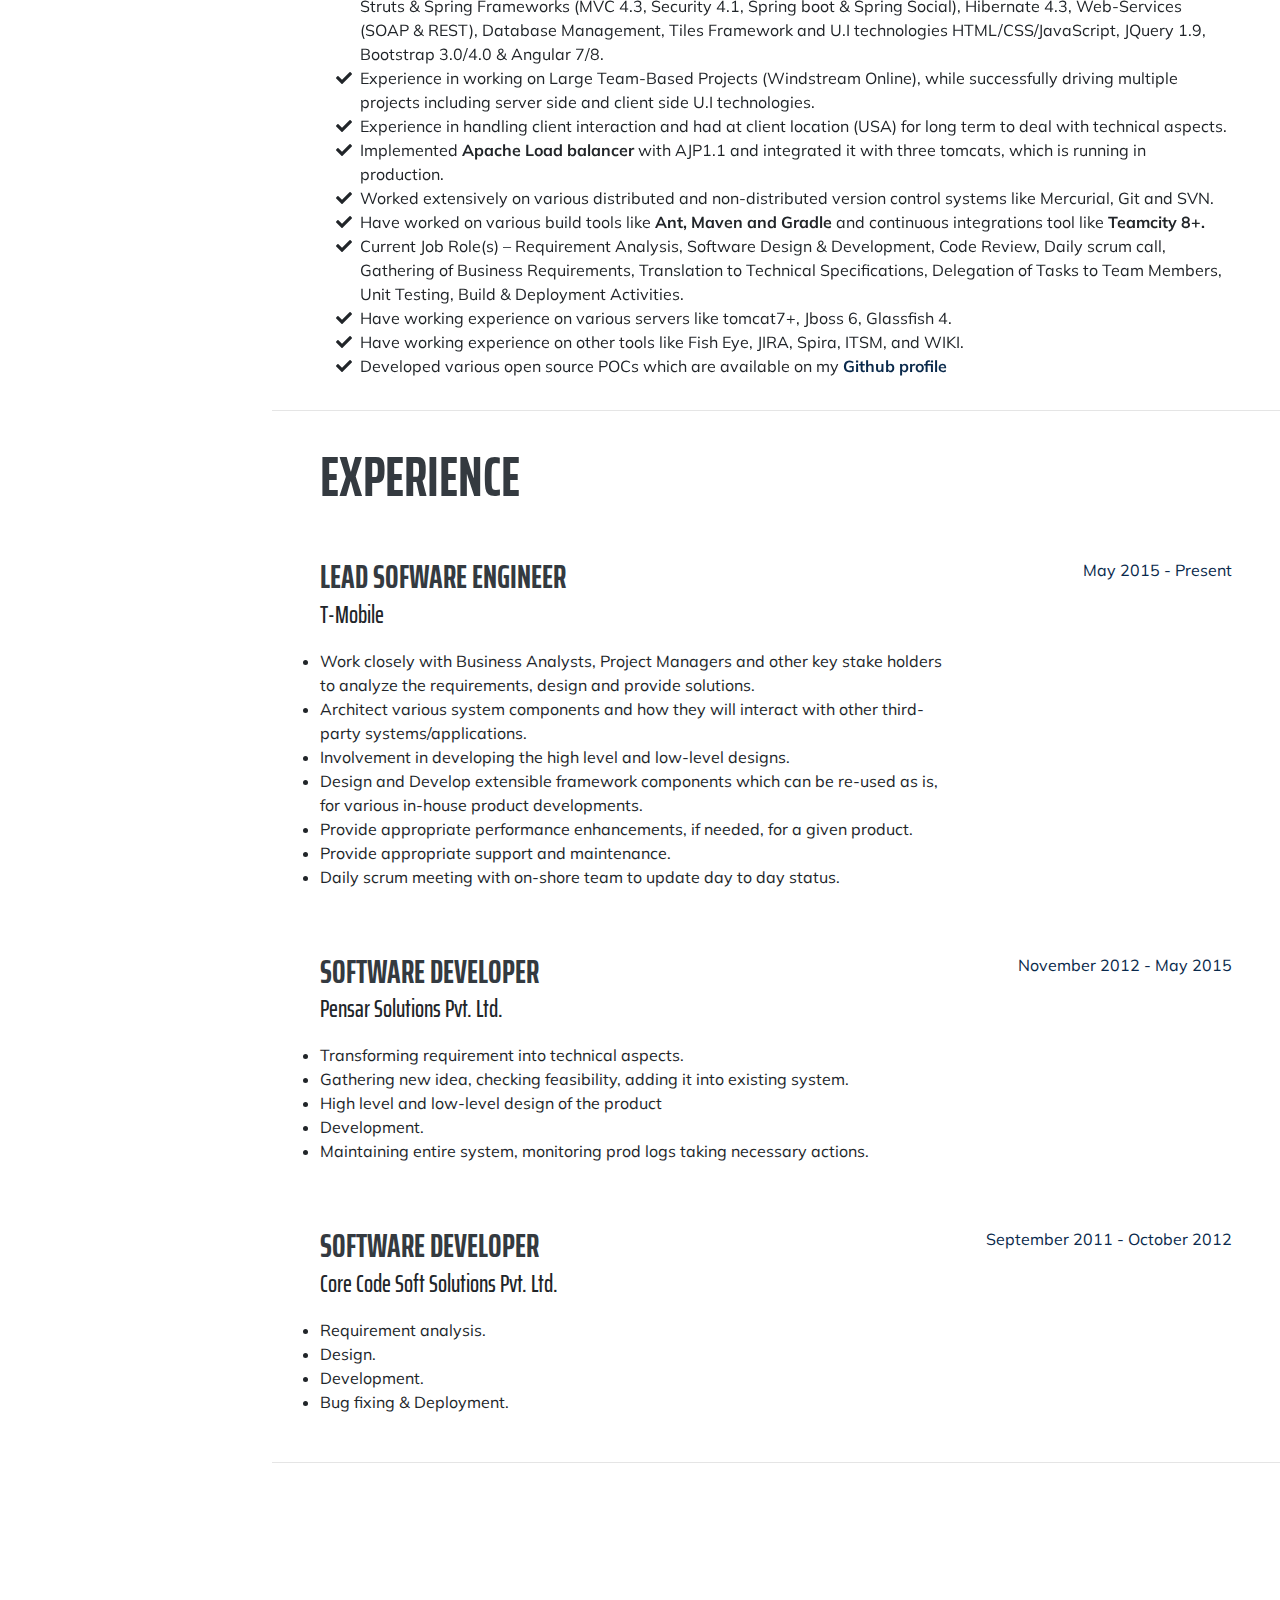
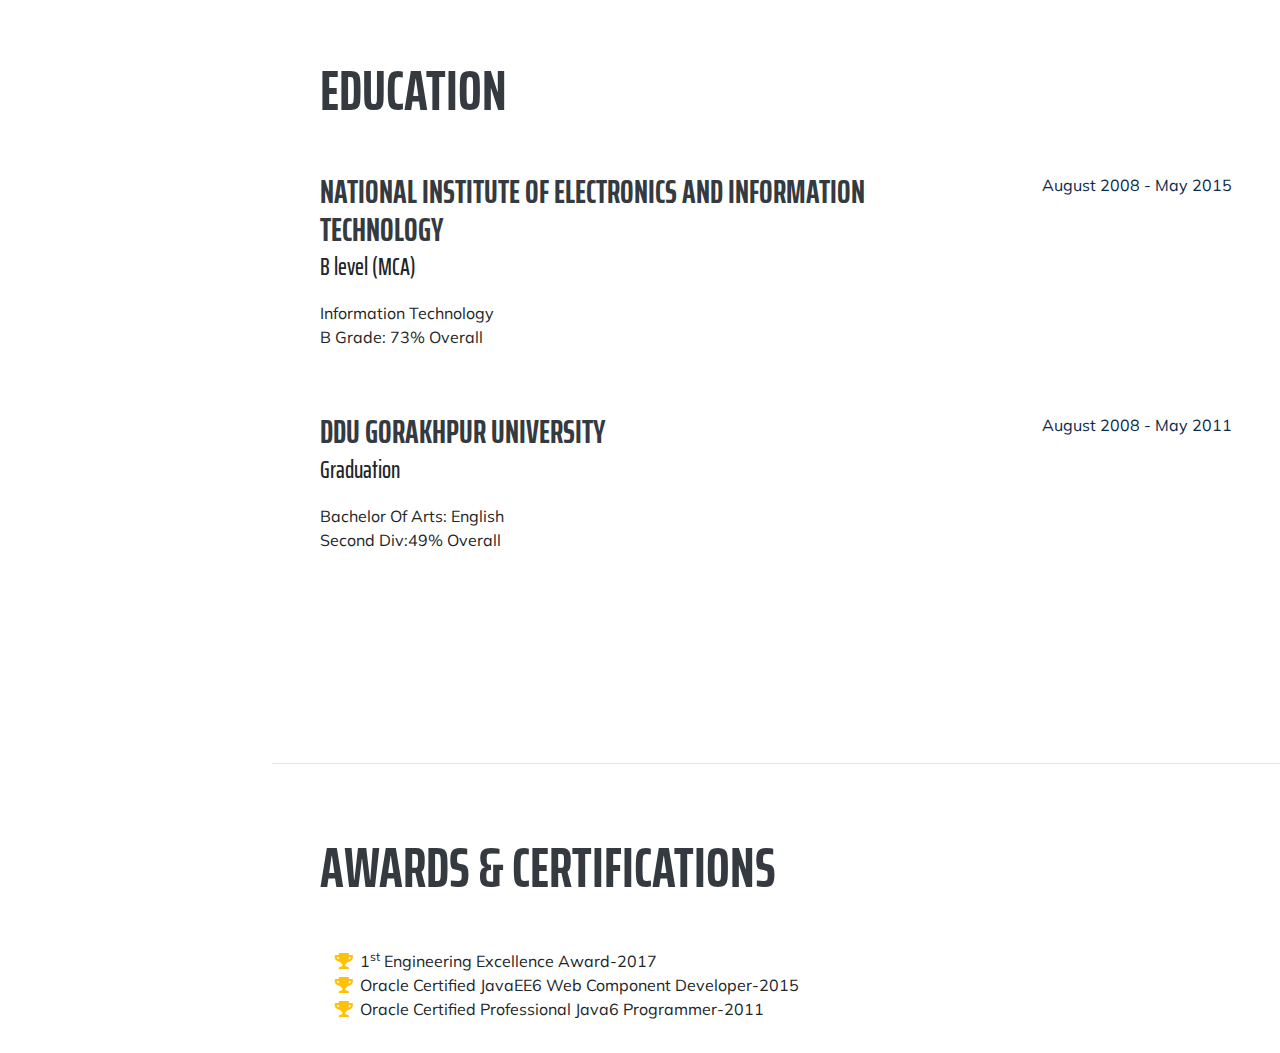
==== commit eab21bd2: "Update index.html" ====
--- a/index.html
+++ b/index.html
@@ -88,8 +88,8 @@
             experience in Object-Oriented
             programming models, sophisticated enterprise applications and Microservice Architecture Based solutions, with approx.
             <b class="bold-text">10+ Years</b> of development experience in various tools and technologies, currently
-            employed with
-            <b class="bold-text">GlobalLogic -Inc.</b></p>
+            working for client 
+            <b class="bold-text">T-Mobile.</b></p>
           <div class="social-icons">
             <a href="https://www.linkedin.com/in/mail2rajeevshukla" target="_blank">
               <i class="fab fa-linkedin-in"></i>
@@ -378,8 +378,8 @@
         <div class="resume-item d-flex flex-column flex-md-row justify-content-between mb-5 animated bounceInRight"
           data-id='2'>
           <div class="resume-content">
-            <h3 class="mb-0">Associate Consultant</h3>
-            <div class="subheading mb-3">GlobalLogic India Ltd.</div>
+            <h3 class="mb-0">Lead Sofware Engineer</h3>
+            <div class="subheading mb-3">T-Mobile</div>
             <p>
             <ul>
 
@@ -597,4 +597,4 @@
 
 </body>
 
-</html>+</html>
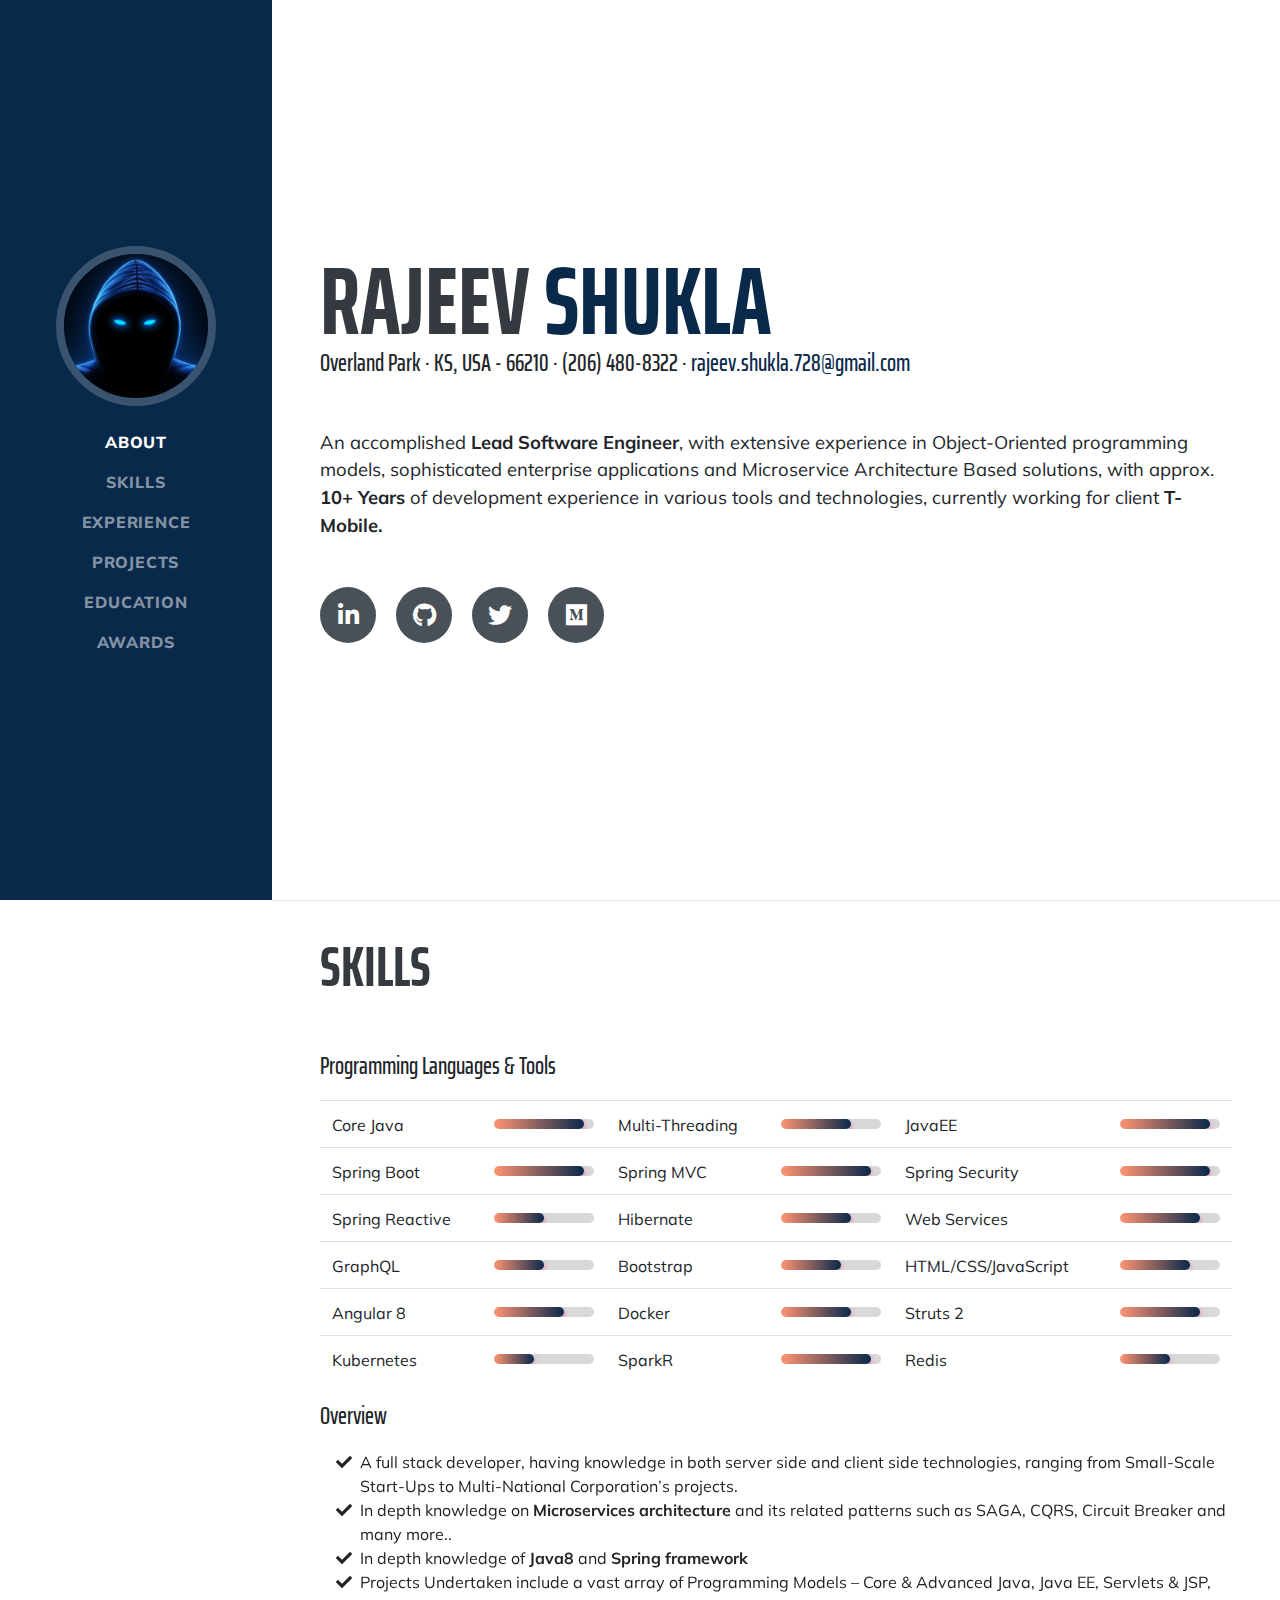
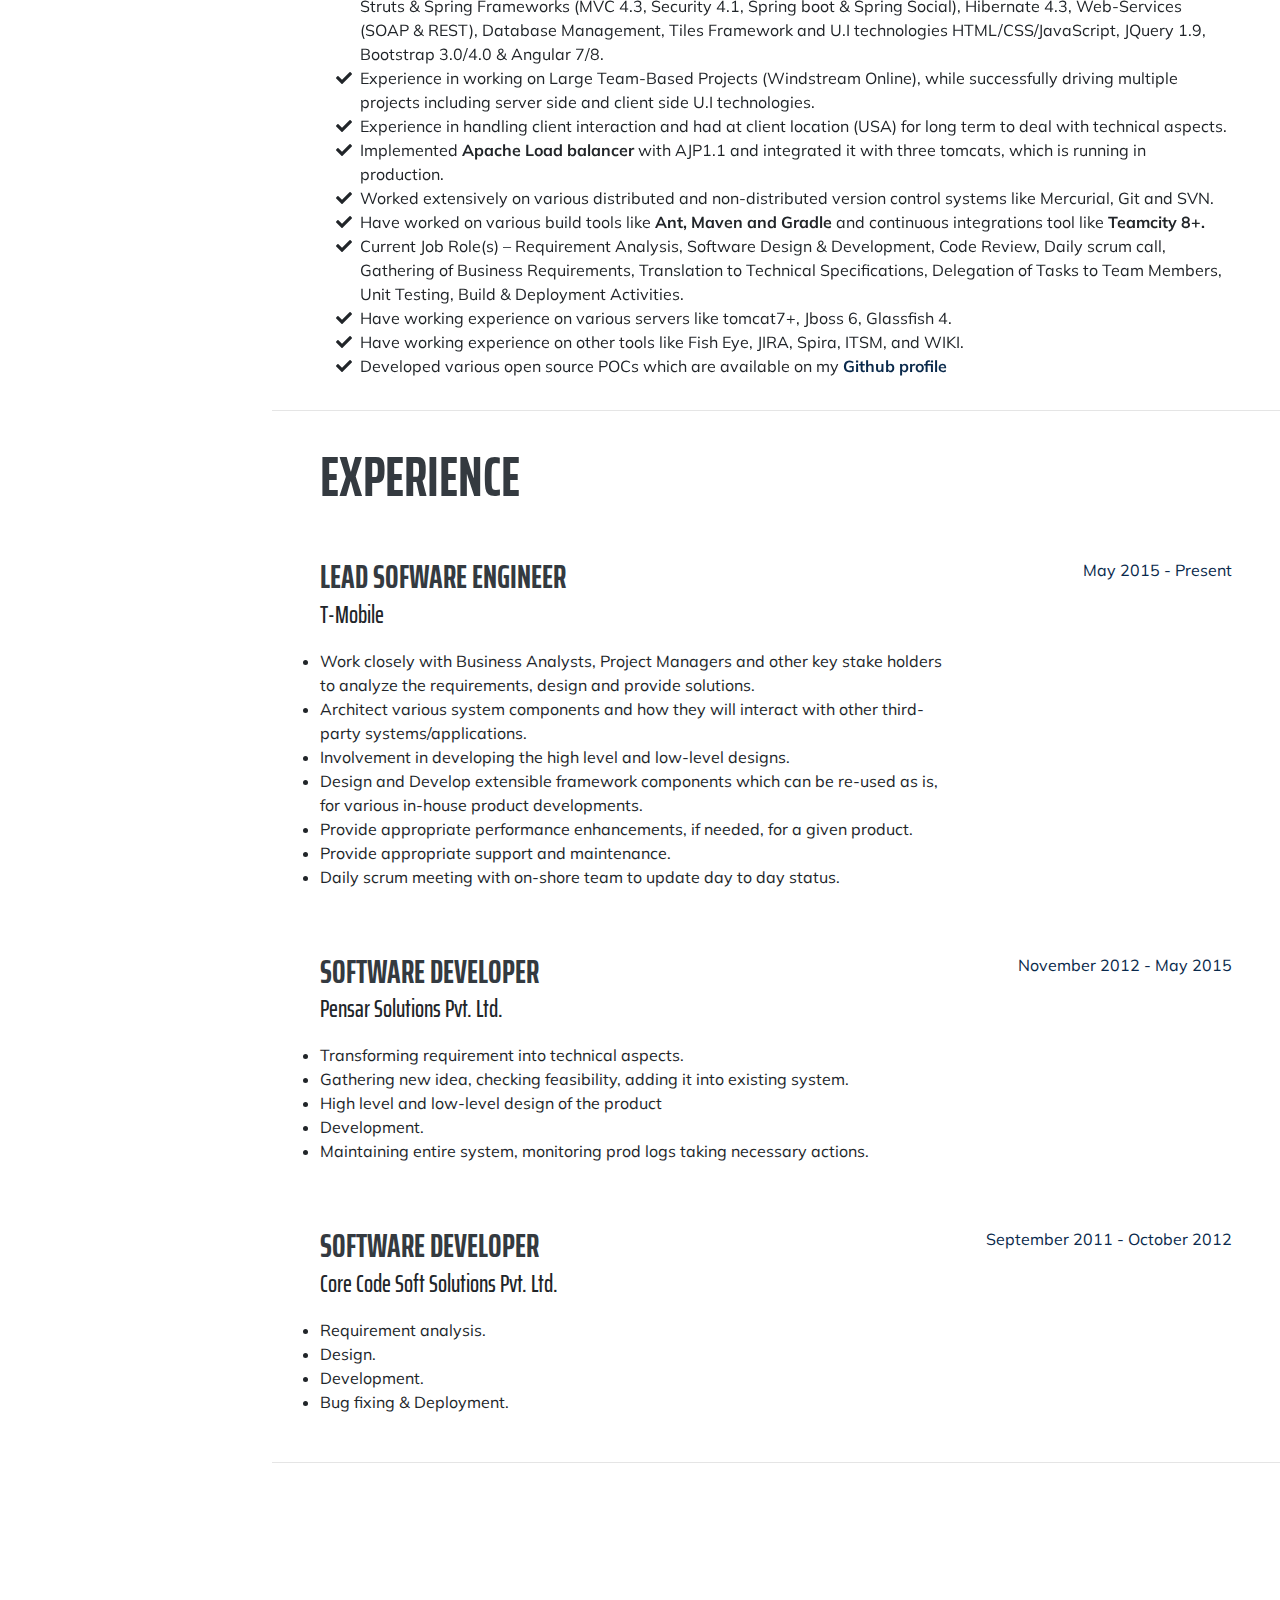
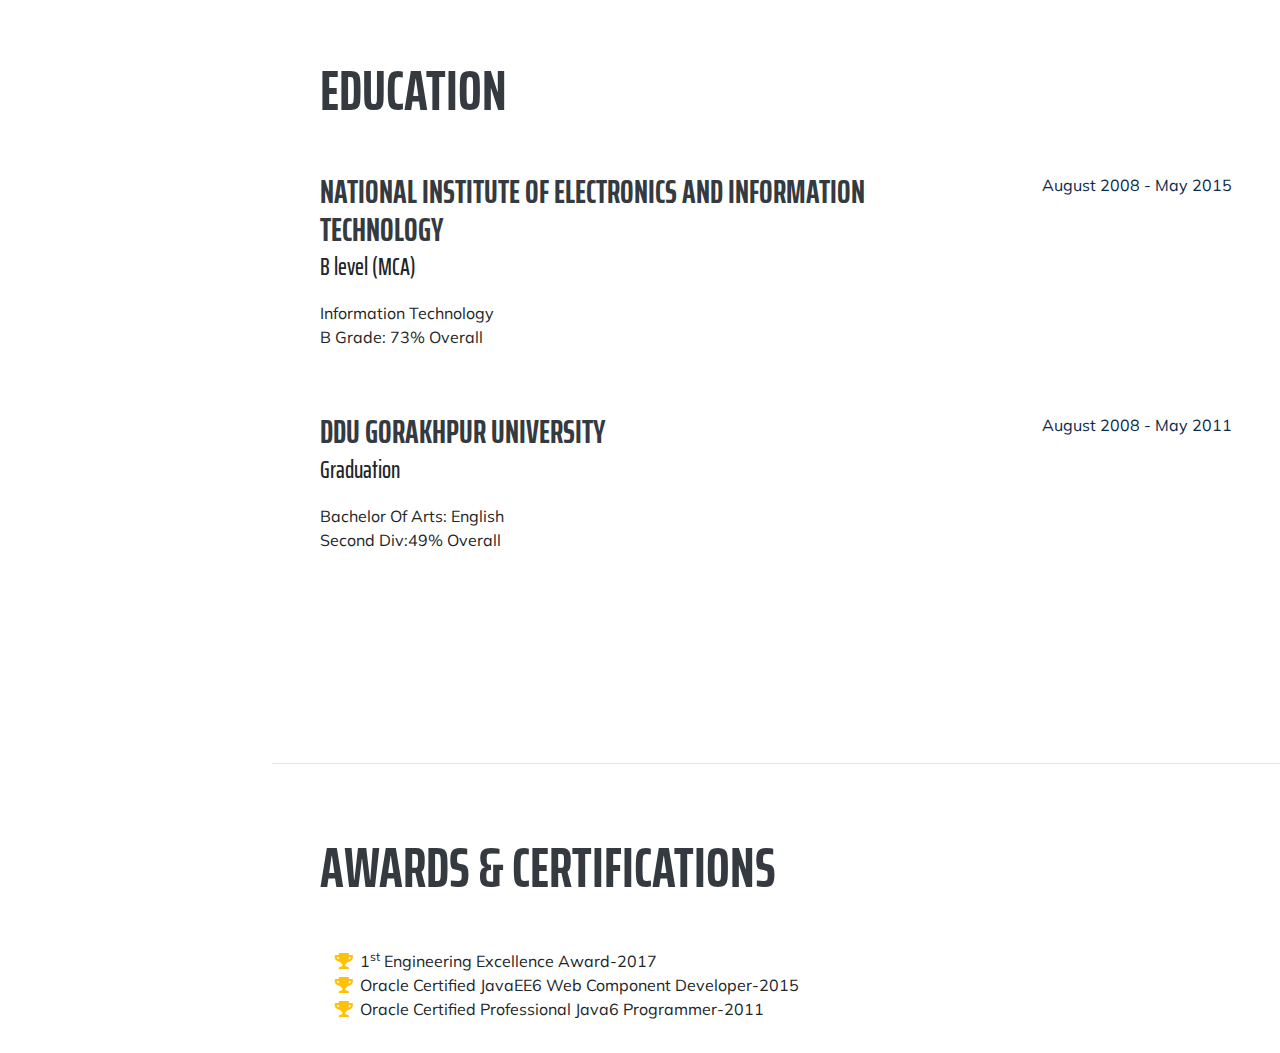
==== commit 7a9b8b60: "Update index.html" ====
--- a/index.html
+++ b/index.html
@@ -82,7 +82,7 @@
             <span class="text-primary">Shukla</span>
           </h1>
           <div class="subheading mb-5">Overland Park · KS, USA - 66210 · (206) 480-8322 ·
-            <a href="mailto:mail2rajeevshukla@gmail.com">mail2rajeevshukla@gmail.com</a>
+            <a href="mailto:rajeev.shukla.728@gmail.com">rajeev.shukla.728@gmail.com</a>
           </div>
           <p class="lead mb-5">An accomplished <b class="bold-text"> Lead Software Engineer</b>, with extensive
             experience in Object-Oriented
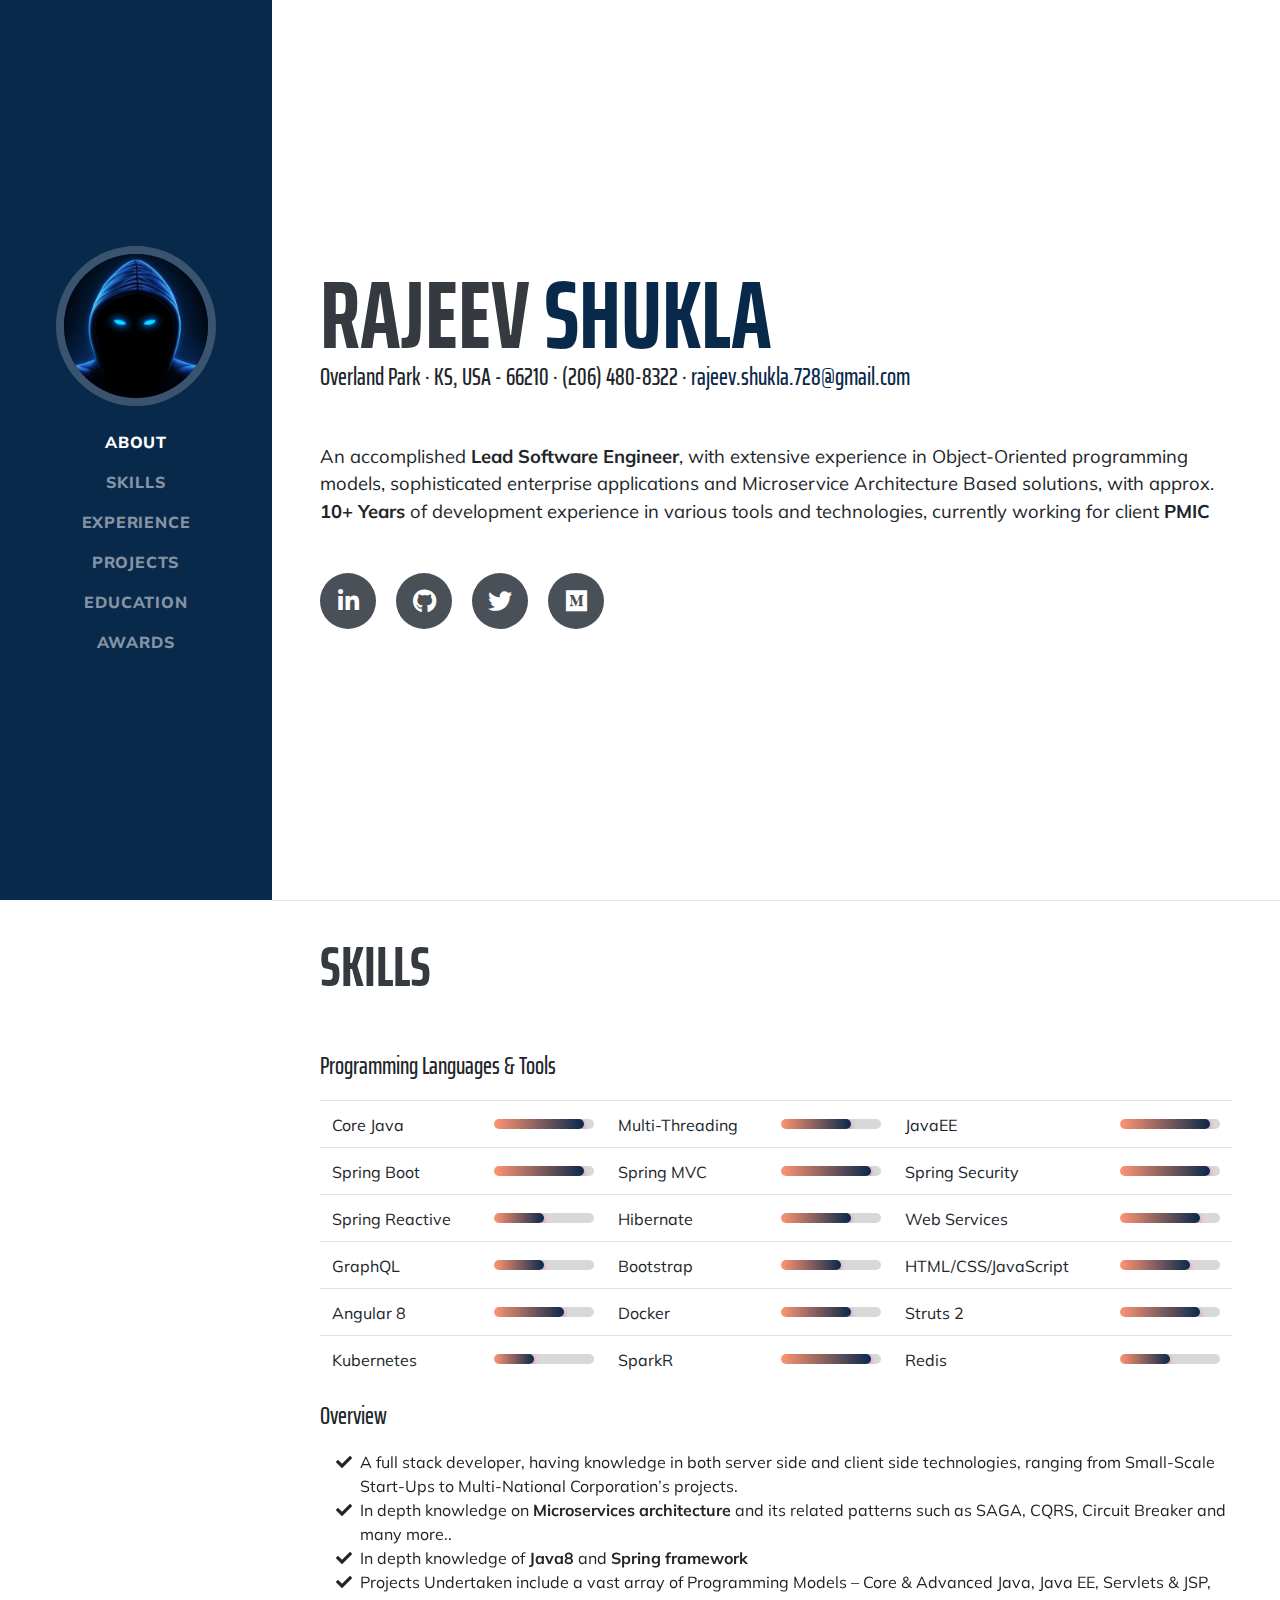
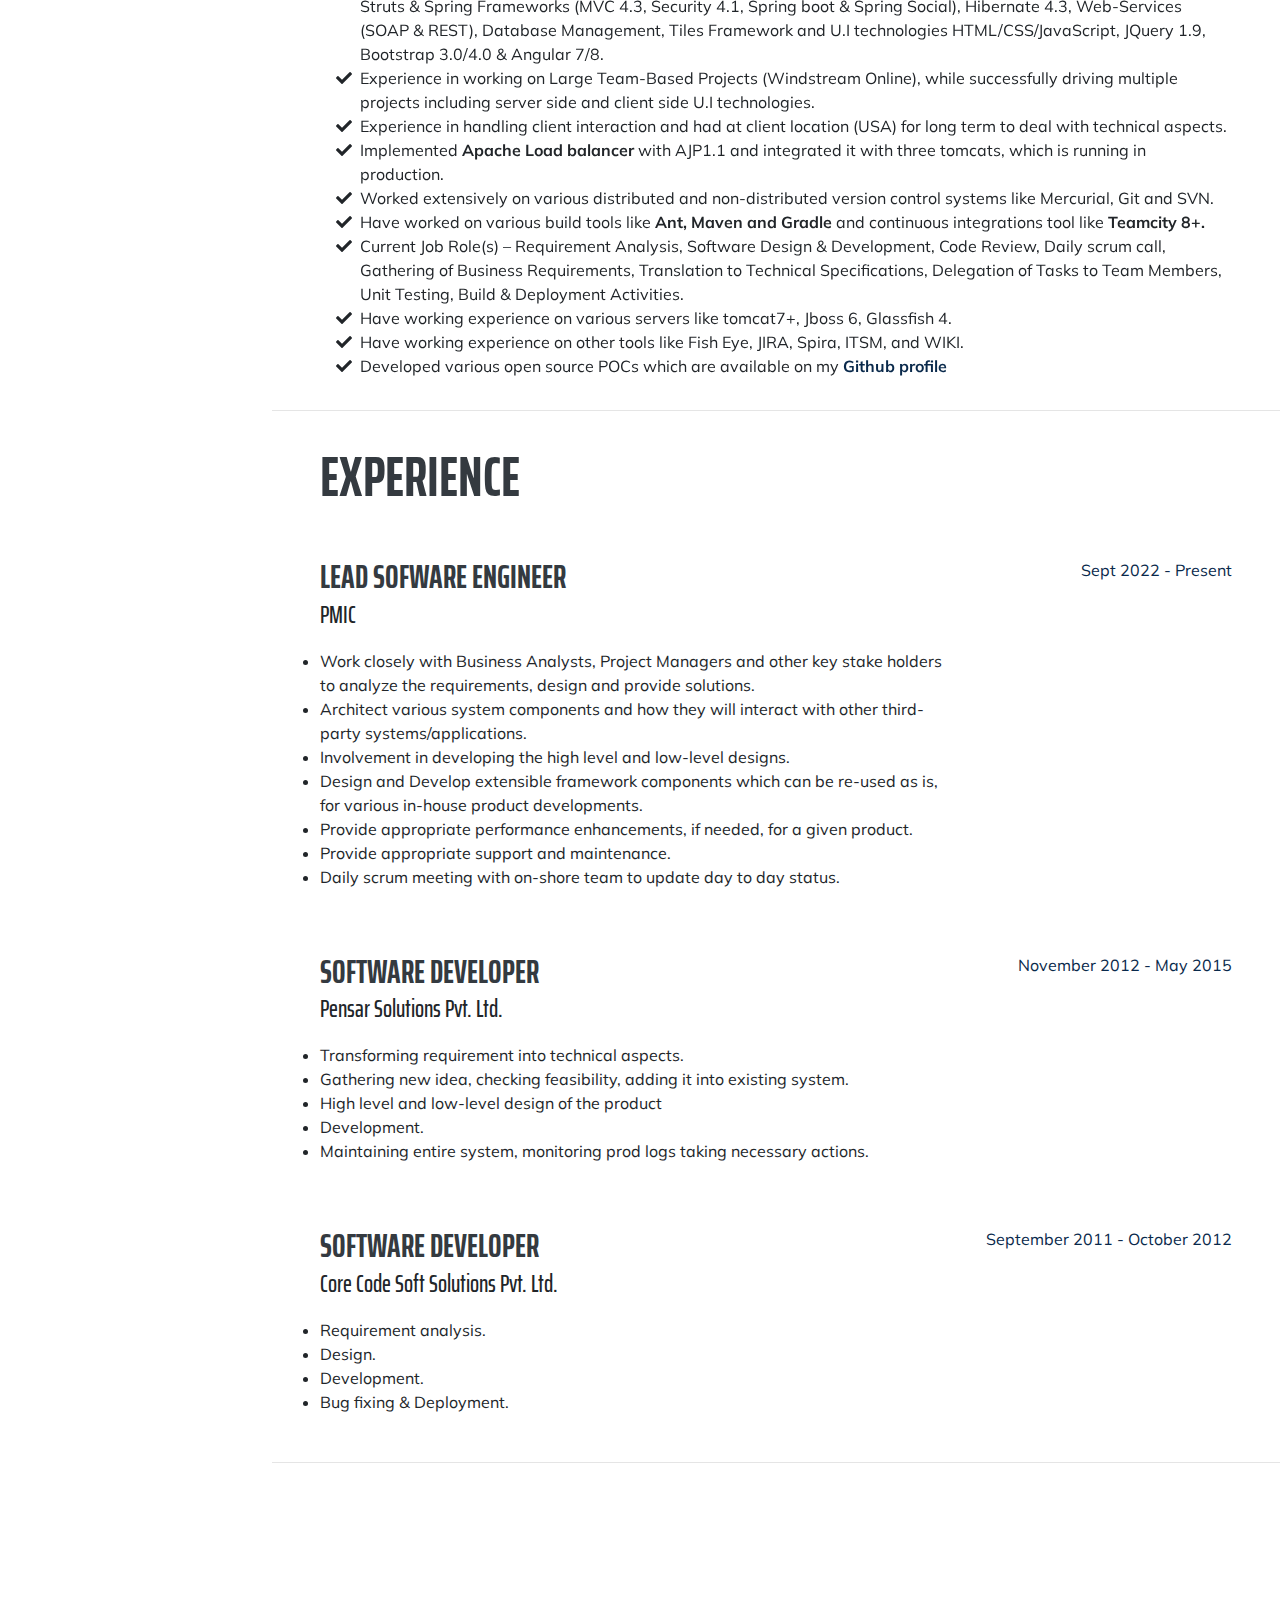
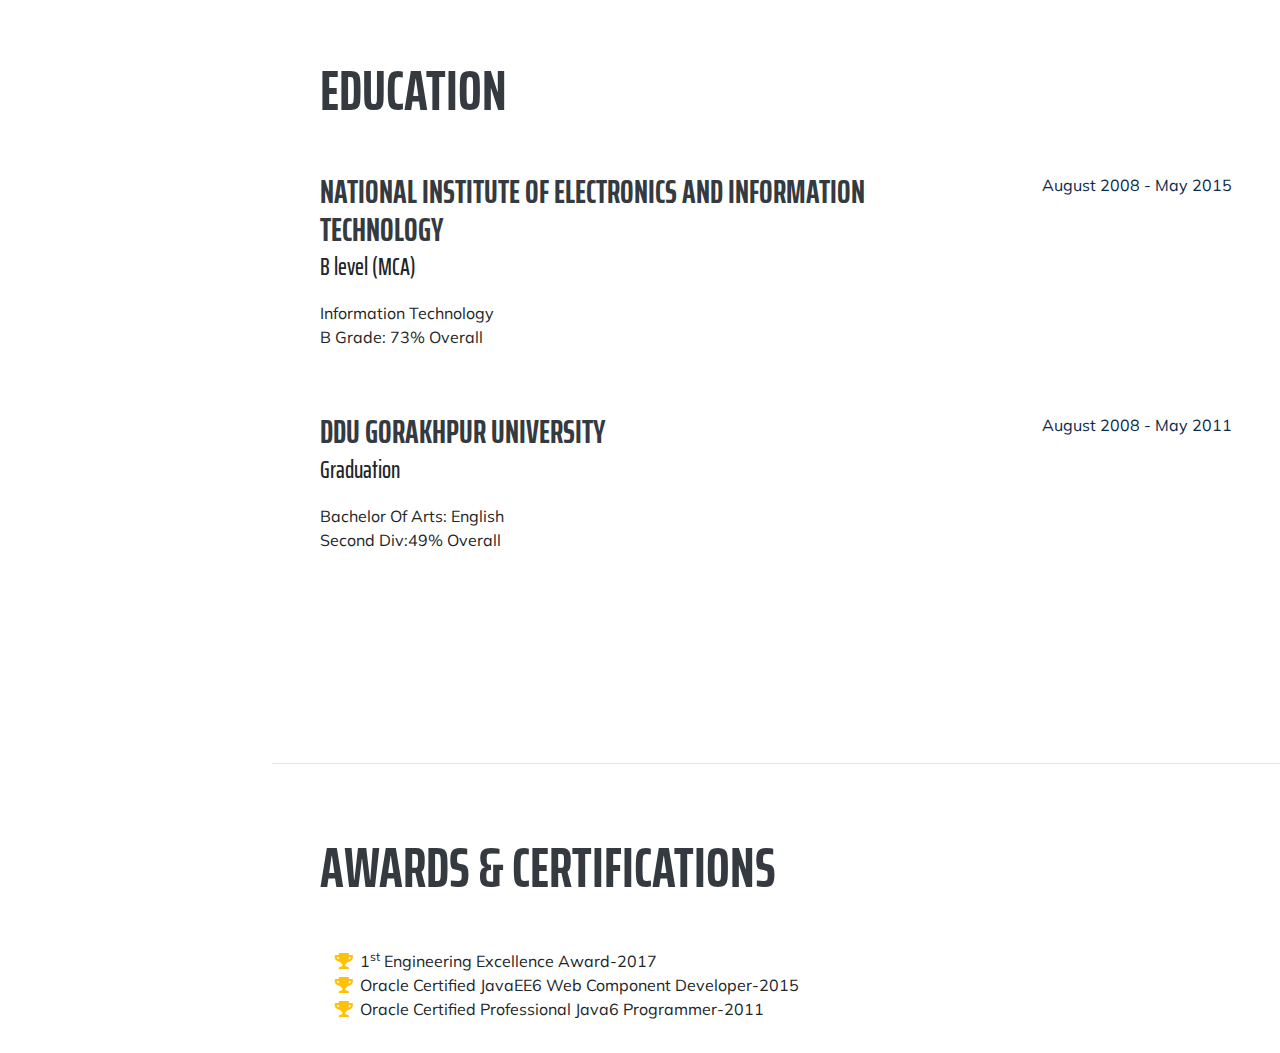
==== commit 117beedf: "Update index.html" ====
--- a/index.html
+++ b/index.html
@@ -89,7 +89,7 @@
             programming models, sophisticated enterprise applications and Microservice Architecture Based solutions, with approx.
             <b class="bold-text">10+ Years</b> of development experience in various tools and technologies, currently
             working for client 
-            <b class="bold-text">T-Mobile.</b></p>
+            <b class="bold-text">PMIC</b></p>
           <div class="social-icons">
             <a href="https://www.linkedin.com/in/mail2rajeevshukla" target="_blank">
               <i class="fab fa-linkedin-in"></i>
@@ -379,7 +379,7 @@
           data-id='2'>
           <div class="resume-content">
             <h3 class="mb-0">Lead Sofware Engineer</h3>
-            <div class="subheading mb-3">T-Mobile</div>
+            <div class="subheading mb-3">PMIC</div>
             <p>
             <ul>
 
@@ -411,7 +411,7 @@
             </p>
           </div>
           <div class="resume-date text-md-right">
-            <span class="text-primary">May 2015 - Present</span>
+            <span class="text-primary">Sept 2022 - Present</span>
           </div>
         </div>
 
